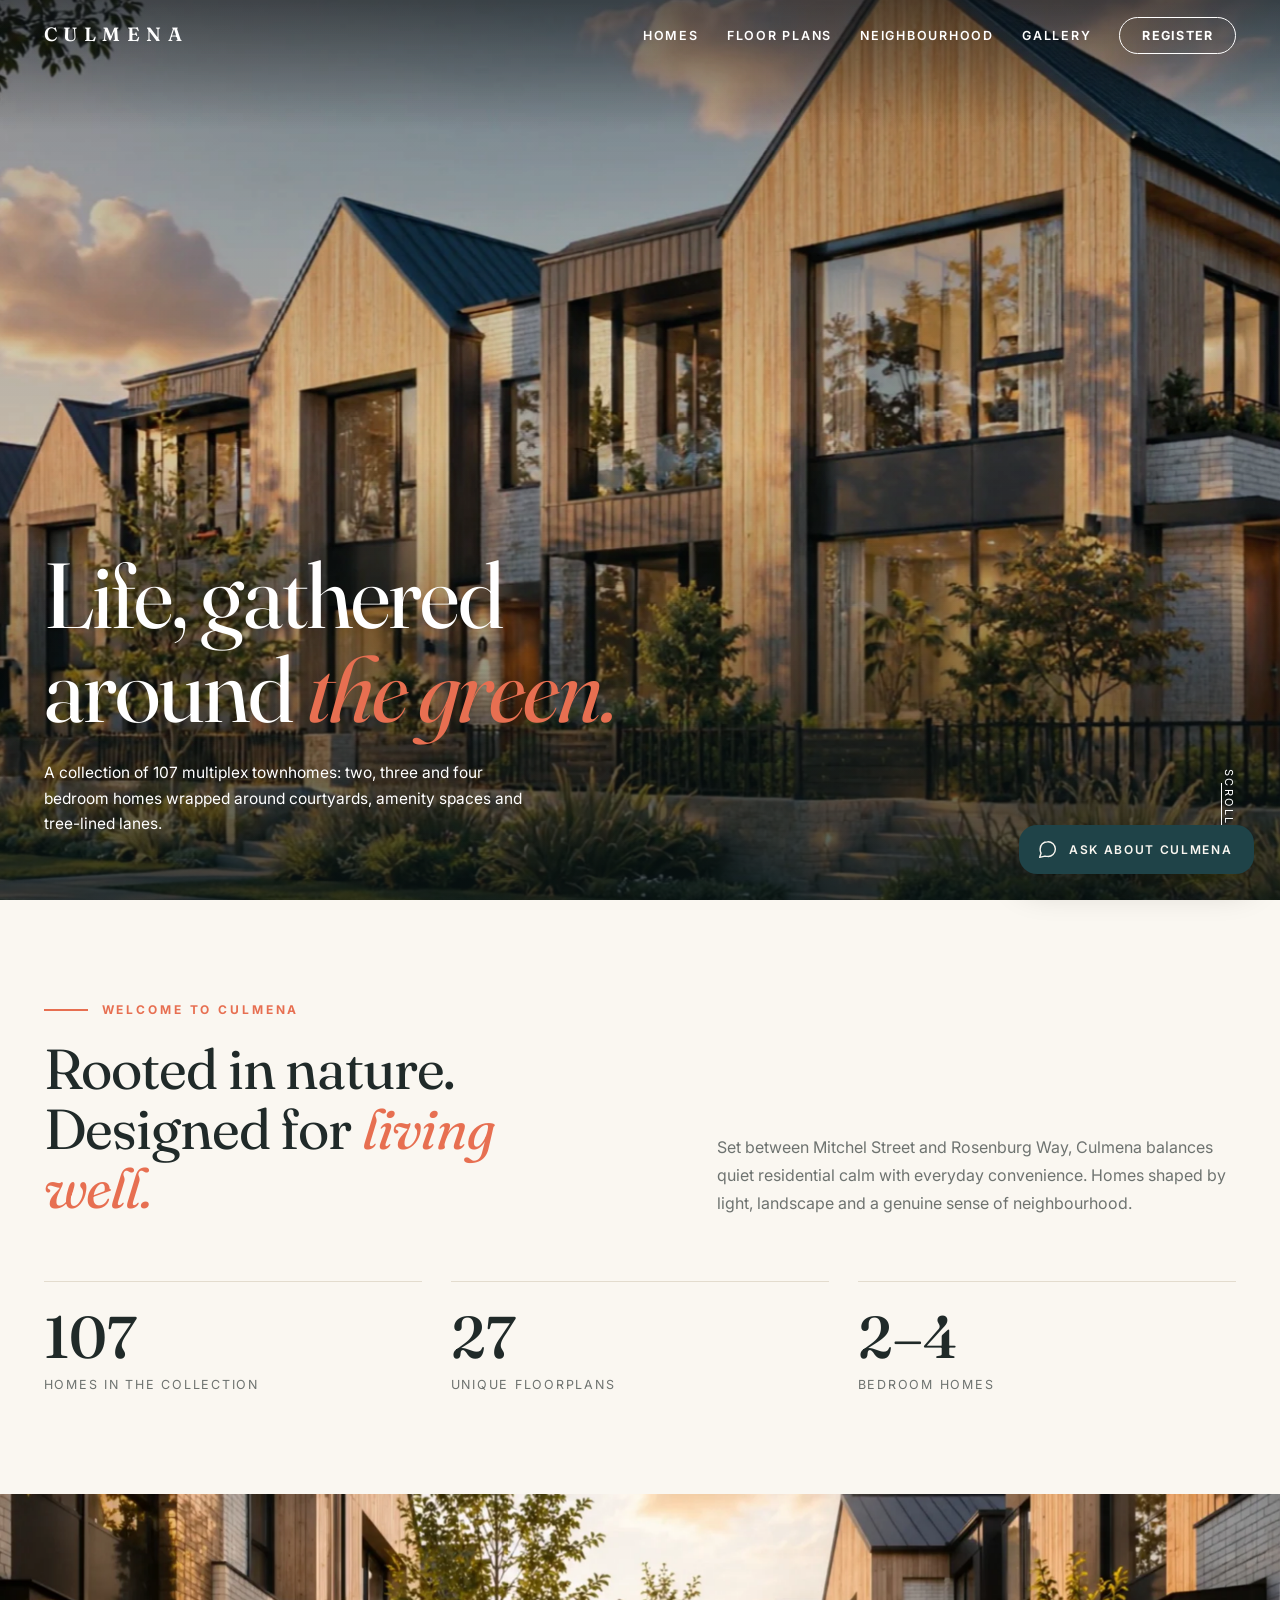
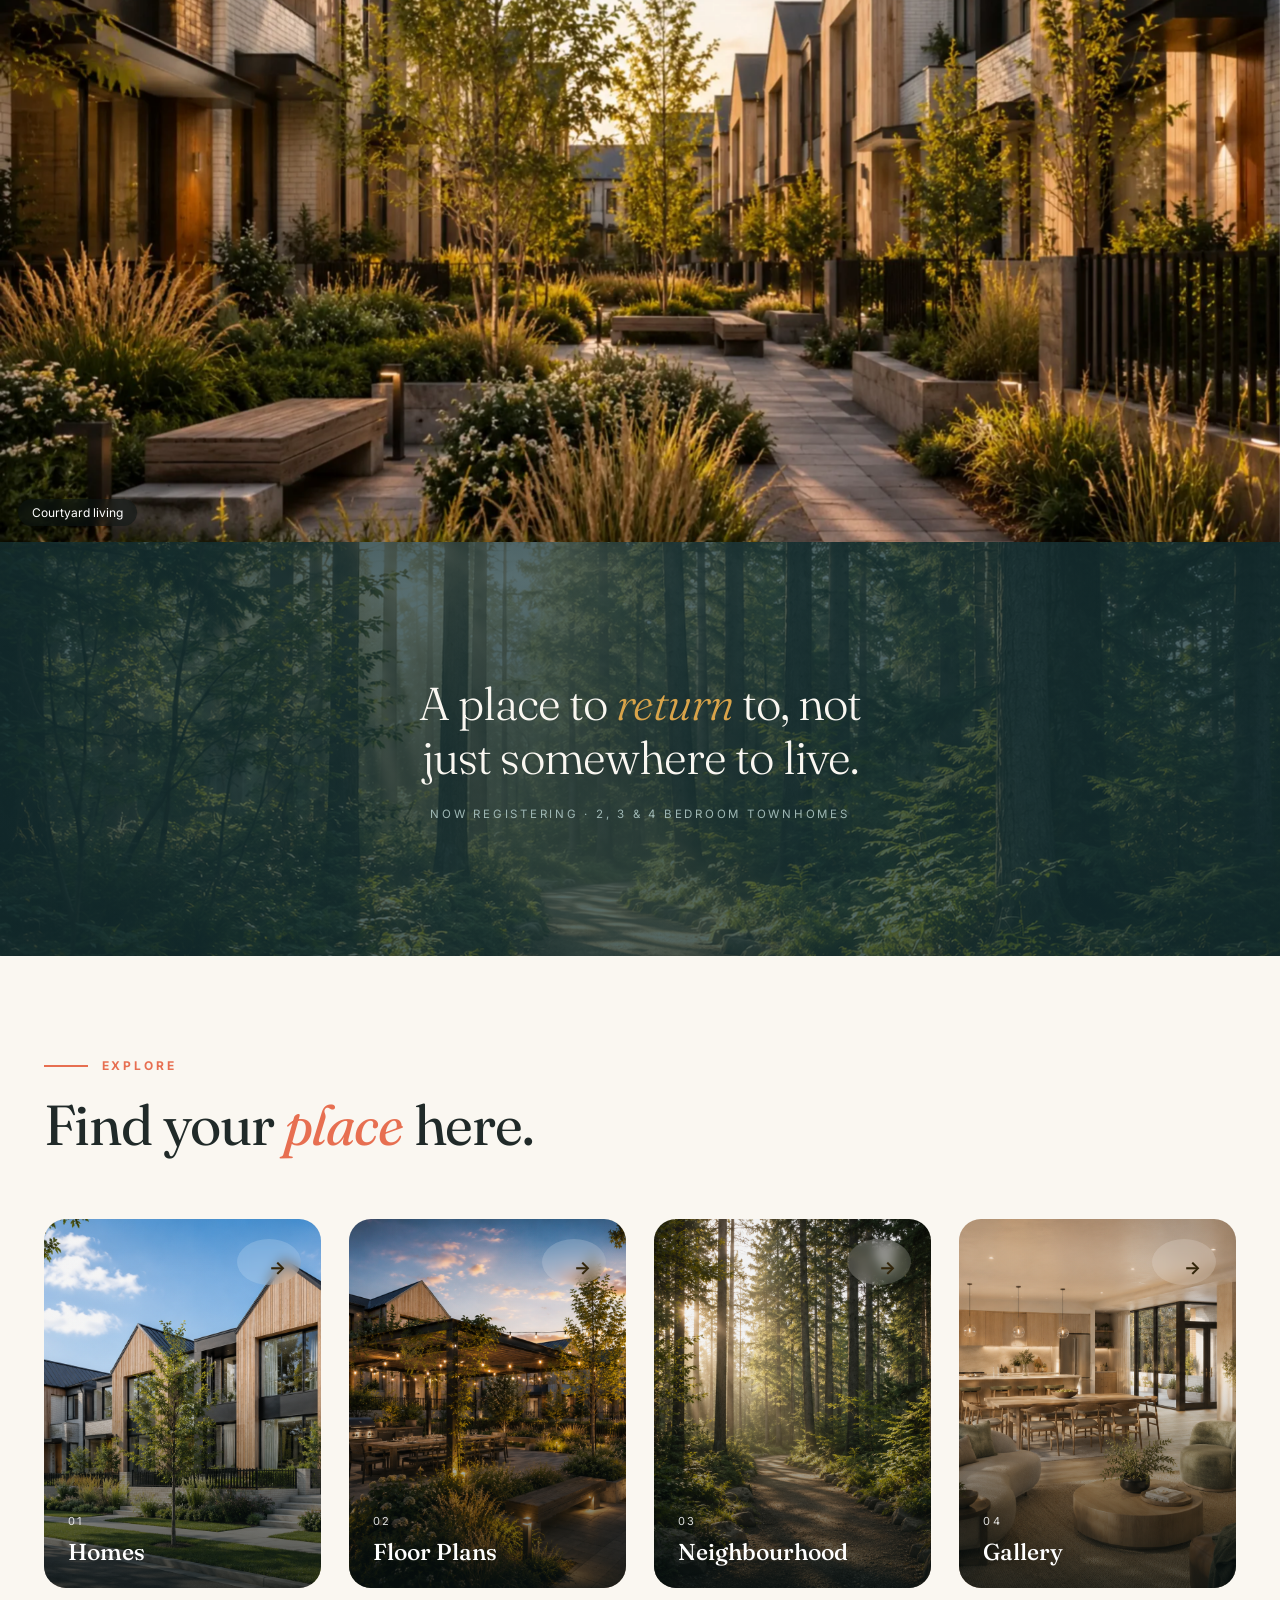
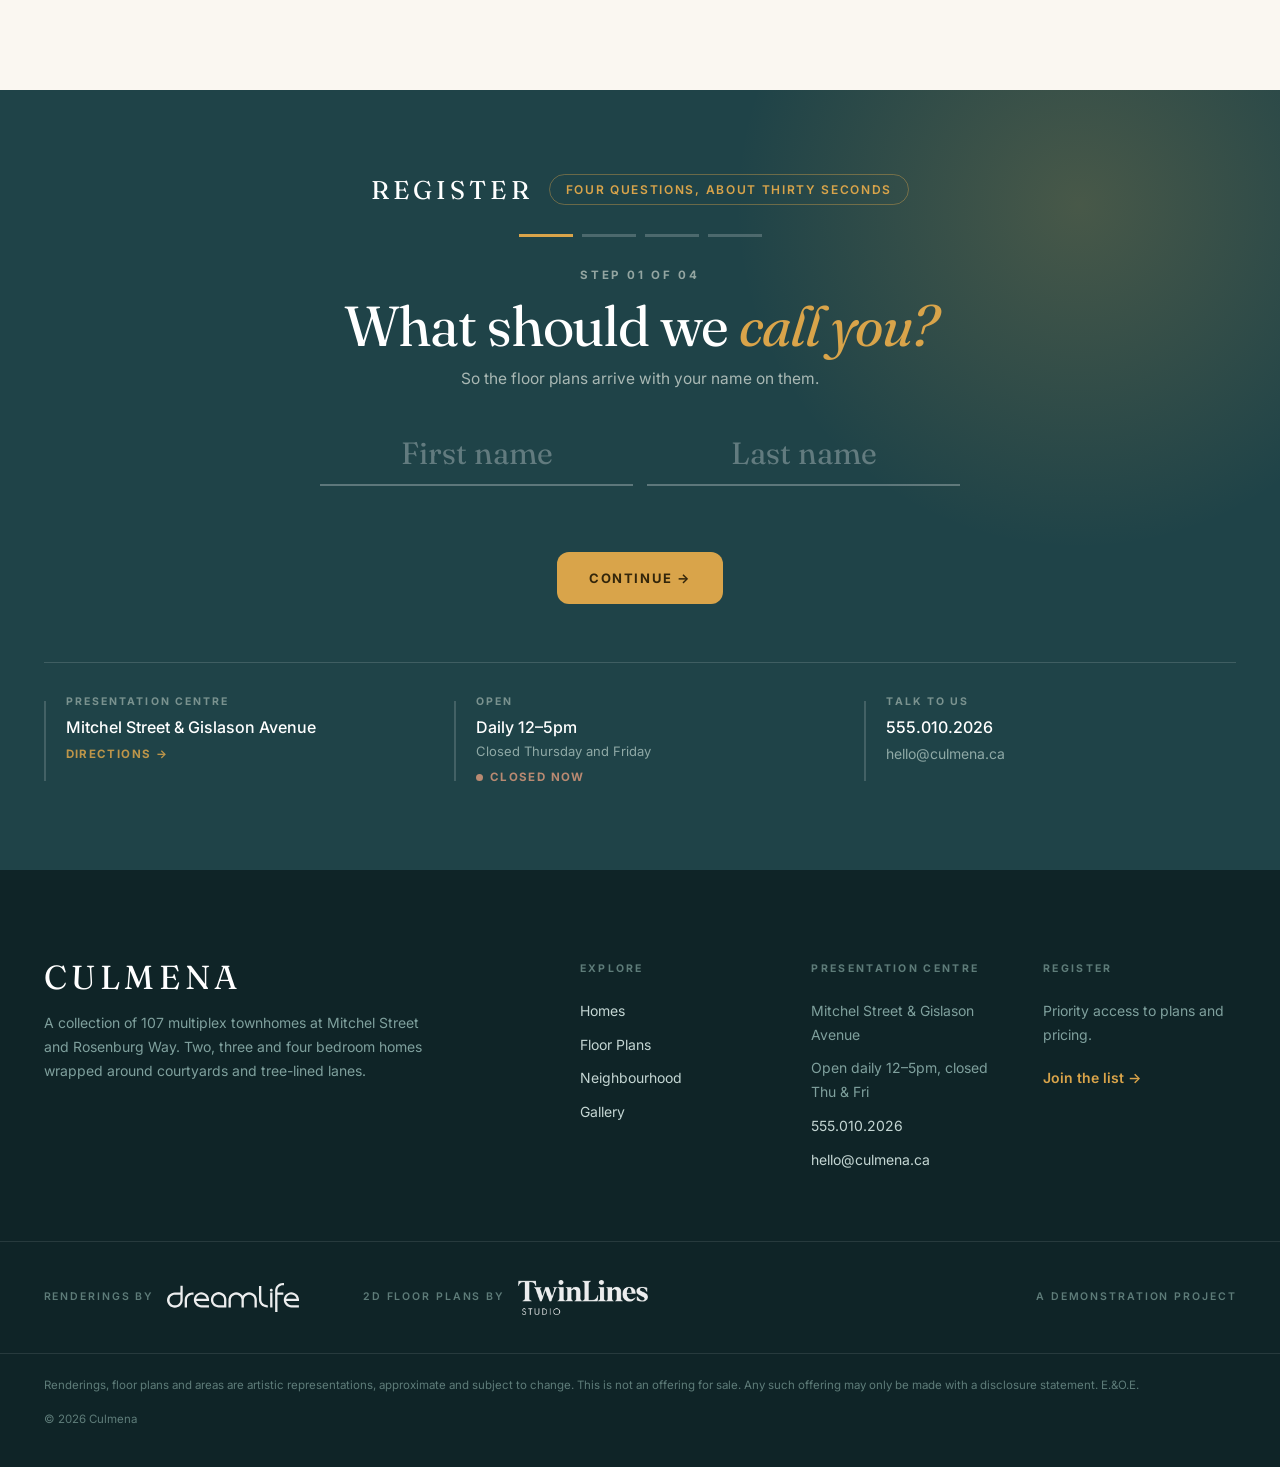
==== index.html @ 1d7fc1e8 "Demo sales assistant, gallery photography and depth on scroll Demo sales assistant, gallery photogra" ====
<!DOCTYPE html>
<html lang="en">
<head>
<meta charset="UTF-8">
<meta name="viewport" content="width=device-width, initial-scale=1, viewport-fit=cover">
<meta name="theme-color" content="#6C7982">
<link rel="icon" href="assets/favicon.svg" type="image/svg+xml">
<link rel="apple-touch-icon" href="assets/favicon.svg">
<title>Culmena | A New Multiplex Community</title>
<meta name="description" content="Culmena: a collection of 107 multiplex townhomes with two, three and four bedroom homes wrapped around courtyards and tree-lined lanes. Now registering.">
<link rel="preconnect" href="https://fonts.googleapis.com">
<link rel="preconnect" href="https://fonts.gstatic.com" crossorigin>
<link href="https://fonts.googleapis.com/css2?family=Fraunces:ital,opsz,wght@0,9..144,300..700;1,9..144,300..700&family=Inter:wght@400;500;600;700;800&display=swap" rel="stylesheet">
<link rel="stylesheet" href="assets/site.css?v=20260818a">
<style>
  .intro-grid{display:grid;grid-template-columns:1.2fr 1fr;gap:clamp(28px,4vw,60px);align-items:end}
  @media(max-width:900px){.intro-grid{grid-template-columns:1fr;gap:24px}}
  .fullbleed-break{height:clamp(340px,72vh,760px)}

  /* Safari 26 ignores theme-color and samples a full-viewport fixed layer
     instead. .tint is that layer, hidden behind the opaque .page, and this
     is the colour of the top of this page measured at iPhone width. Putting
     it here rather than on <body> keeps the overscroll bounce cream. */
  body{--tint:#6C7982}
</style>
</head>
<body>
<div class="tint" aria-hidden="true"></div>

<nav>
  <div class="nav-in">
    <a class="logo" href="index.html">CULMENA</a>
    <ul>
      <li><a class="nl" href="homes.html">Homes</a></li>
      <li><a class="nl" href="floorplans.html">Floor Plans</a></li>
      <li><a class="nl" href="neighbourhood.html">Neighbourhood</a></li>
      <li><a class="nl" href="gallery.html">Gallery</a></li>
      <li><a class="reg" href="#register">Register</a></li>
    </ul>
    <button class="burger" aria-label="Open menu" aria-expanded="false" aria-controls="drawer">
      <i></i><i></i><i></i>
    </button>
  </div>
</nav>

<div class="drawer" id="drawer" aria-hidden="true">
  <a href="homes.html">Homes</a>
  <a href="floorplans.html">Floor Plans</a>
  <a href="neighbourhood.html">Neighbourhood</a>
  <a href="gallery.html">Gallery</a>
  <a href="#register">Register</a>
  <div class="d-meta">
    Presentation Centre · Open daily 12–5pm<br>
    Mitchel Street &amp; Gislason Avenue<br>
    555.010.2026
  </div>
</div>

<!-- HERO — video-ready: drop assets/video/hero-loop.mp4 in and it takes over -->
<div class="page">
<header class="hero">
  <div class="media">
    <img src="assets/img/01-hero-poster.webp" alt="Culmena townhomes at golden hour">
    <video data-loop data-replay="0" autoplay muted loop playsinline preload="auto" poster="assets/img/01-hero-poster.webp">
      <!-- No webm twin here on purpose. The mp4 is a finished 18.9 Mbps master;
           a webm could only be made by re-encoding it, which is a second
           generation and visibly worse. H.264 plays everywhere, so one file
           covers every browser. Listing a webm first would also mean Chrome and
           Firefox quietly kept serving the old low-bitrate one. -->
      <source src="assets/video/hero-loop.mp4" type="video/mp4">
    </video>
  </div>
  <div class="shade"></div>
  <div class="hero-inner">
    <h1 class="display">
      <span class="ln"><span>Life, gathered</span></span>
      <span class="ln"><span>around <i>the green.</i></span></span>
    </h1>
    <p class="sub-copy">A collection of 107 multiplex townhomes: two, three and four bedroom homes wrapped around courtyards, amenity spaces and tree-lined lanes.</p>
  </div>
  <span class="scrollcue">Scroll</span>
</header>

<!-- INTRO -->
<section>
  <div class="wrap">
    <div class="intro-grid">
      <div>
        <div class="kicker reveal">Welcome to Culmena</div>
        <h2 class="title display reveal d1">Rooted in nature.<br>Designed for <i>living well.</i></h2>
      </div>
      <p class="lead reveal d2">Set between Mitchel Street and Rosenburg Way, Culmena balances quiet residential calm with everyday convenience. Homes shaped by light, landscape and a genuine sense of neighbourhood.</p>
    </div>
    <div class="stats-row">
      <div class="stat-big reveal"><b><span data-count="107">0</span></b><small>Homes in the collection</small></div>
      <div class="stat-big reveal d1"><b><span data-count="27">0</span></b><small>Unique floorplans</small></div>
      <div class="stat-big reveal d2"><b>2–4</b><small>Bedroom homes</small></div>
    </div>
  </div>
</section>

<!-- FULL-BLEED BREAK -->
<div class="bleed fullbleed-break reveal">
  <!-- The still is the video's own first frame, so the handover is invisible and
       a blocked autoplay degrades to exactly what the video would have shown.
       47 MB below the fold is not fetched with the page: the file sits in
       data-src and is attached when the block is one screen away. -->
  <div class="bleed-media" data-depth="30">
    <img src="assets/img/03-courtyard-poster.webp" alt="Landscaped courtyard between townhomes" loading="lazy">
    <video class="fig-vid" data-loop muted playsinline preload="none" aria-hidden="true" tabindex="-1"
           data-src="assets/video/courtyard-loop.mp4"></video>
  </div>
  <span class="cap">Courtyard living</span>
</div>

<!-- STATEMENT BAND — replaces the old scrolling marquee -->
<div class="statement">
  <div class="media">
    <img src="assets/img/09-trails.png" alt="" aria-hidden="true" loading="lazy">
    <video data-loop data-replay="0" autoplay muted loop playsinline preload="none" aria-hidden="true">
      <source src="assets/video/statement-loop.webm" type="video/webm">
      <source src="assets/video/statement-loop.mp4" type="video/mp4">
    </video>
  </div>
  <div class="st-in reveal">
    <q>A place to <i>return</i> to, not just somewhere to live.</q>
    <small>Now registering · 2, 3 &amp; 4 bedroom townhomes</small>
  </div>
</div>

<!-- TEASERS -->
<section>
  <div class="wrap">
    <div class="kicker reveal">Explore</div>
    <h2 class="title display reveal d1">Find your <i>place</i> here.</h2>
    <div class="teasers">
      <a class="tease reveal" href="homes.html">
        <img src="assets/img/02-homes-exterior.png" alt="Culmena home exteriors" loading="lazy">
        <span class="go">→</span>
        <span class="tx"><small>01</small><h3>Homes</h3></span>
      </a>
      <a class="tease reveal d1" href="floorplans.html">
        <img src="assets/img/08-picnic-garden.png" alt="Culmena siteplan and floorplans" loading="lazy">
        <span class="go">→</span>
        <span class="tx"><small>02</small><h3>Floor Plans</h3></span>
      </a>
      <a class="tease reveal d2" href="neighbourhood.html">
        <img src="assets/img/09-trails.png" alt="Forest trails near Culmena" loading="lazy">
        <span class="go">→</span>
        <span class="tx"><small>03</small><h3>Neighbourhood</h3></span>
      </a>
      <a class="tease reveal d3" href="gallery.html">
        <img src="assets/img/06-amenity-lounge.png" alt="Culmena gallery" loading="lazy">
        <span class="go">→</span>
        <span class="tx"><small>04</small><h3>Gallery</h3></span>
      </a>
    </div>
  </div>
</section>

<!-- REGISTER -->
<div class="register" id="register">
  <div class="glow"></div>
  <div class="wrap">
    <!-- Four questions, one screen each. Every step is a real field inside one
         form, so with JavaScript off the whole thing renders as an ordinary
         stacked form and still submits. .steps-ready is added by the script and
         is what collapses it down to one step at a time. -->
    <!-- RK: the section dived straight into "Step 01" with nothing saying what it
         was. A quiet header names it and puts a number on the commitment. -->
    <div class="reg-head">
      <span class="reg-eyebrow">Register</span>
      <span class="reg-time">Four questions, about thirty seconds</span>
    </div>
    <form class="steps" data-demo novalidate>
      <div class="rail" aria-hidden="true"><span></span><span></span><span></span><span></span></div>

      <div class="stage">
        <section class="step" data-step="0">
          <p class="stepno">Step 01 of 04</p>
          <h2 class="q display">What should we <i>call you?</i></h2>
          <p class="hint">So the floor plans arrive with your name on them.</p>
          <div class="row">
            <input class="big" name="first" placeholder="First name" aria-label="First name" required>
            <input class="big" name="last" placeholder="Last name" aria-label="Last name" required>
          </div>
          <p class="err" data-err></p>
          <div class="nav"><button class="go" type="button" data-next>Continue &rarr;</button></div>
        </section>

        <section class="step" data-step="1">
          <p class="stepno">Step 02 of 04</p>
          <h2 class="q display">How many <i>bedrooms?</i></h2>
          <p class="hint">We will only send you the plans that fit. There are 27 of them.</p>
          <div class="opts" role="radiogroup" aria-label="Bedrooms">
            <button class="opt" type="button" role="radio" aria-checked="false" data-pick="beds" data-value="2">Two</button>
            <button class="opt" type="button" role="radio" aria-checked="false" data-pick="beds" data-value="3">Three</button>
            <button class="opt" type="button" role="radio" aria-checked="false" data-pick="beds" data-value="4">Four</button>
            <button class="opt" type="button" role="radio" aria-checked="false" data-pick="beds" data-value="any">Still deciding</button>
          </div>
          <input type="hidden" name="beds">
          <p class="err" data-err></p>
          <div class="nav"><button class="back" type="button" data-back>&larr; Back</button>
            <button class="go" type="button" data-next>Continue &rarr;</button></div>
        </section>

        <section class="step" data-step="2">
          <p class="stepno">Step 03 of 04</p>
          <h2 class="q display">Working with a <i>realtor?</i></h2>
          <p class="hint">It changes nothing about your registration. It only tells us who to copy.</p>
          <div class="opts" role="radiogroup" aria-label="Realtor">
            <button class="opt" type="button" role="radio" aria-checked="false" data-pick="realtor" data-value="no">Not represented</button>
            <button class="opt" type="button" role="radio" aria-checked="false" data-pick="realtor" data-value="yes">Yes, represented</button>
            <button class="opt" type="button" role="radio" aria-checked="false" data-pick="realtor" data-value="agent">I am a realtor</button>
          </div>
          <input type="hidden" name="realtor">
          <p class="err" data-err></p>
          <div class="nav"><button class="back" type="button" data-back>&larr; Back</button>
            <button class="go" type="button" data-next>Continue &rarr;</button></div>
        </section>

        <section class="step" data-step="3">
          <p class="stepno">Step 04 of 04</p>
          <h2 class="q display">Where do we <i>send them?</i></h2>
          <p class="hint">One email with the plans and the price list, then only when something real changes.</p>
          <div class="row">
            <input class="big" type="email" name="email" placeholder="you@email.com" aria-label="Email address" required>
          </div>
          <div class="row narrow">
            <input class="small" type="tel" name="phone" placeholder="Phone (optional)" aria-label="Phone">
          </div>
          <p class="err" data-err></p>
          <div class="nav"><button class="back" type="button" data-back>&larr; Back</button>
            <button class="go" type="submit">Send me the plans &rarr;</button></div>
          <p class="consent">Free and without obligation. You can unsubscribe at any time.</p>
        </section>
      </div>
    </form>

    <div class="thanks" hidden>
      <div class="tick" aria-hidden="true">&#10003;</div>
      <h2 class="q display">You are on the <i>list.</i></h2>
      <p class="hint" data-thanks-msg>The floor plans and the current price list are on their way.</p>
      <button class="back" type="button" data-restart>Register someone else</button>
    </div>

    <!-- RK: this was three lines of run-together text. Each item now leads with
         its own value, the address links out to a map and the phone and email
         are tappable. The open/closed dot is worked out from the hours below. -->
    <div class="regfoot">
      <div class="rf">
        <span class="rf-lab">Presentation Centre</span>
        <a class="rf-val" href="https://maps.google.com/?q=Mitchel+Street+%26+Gislason+Avenue"
           target="_blank" rel="noopener">Mitchel Street &amp; Gislason Avenue
           <span class="rf-go">Directions &rarr;</span></a>
      </div>
      <div class="rf">
        <span class="rf-lab">Open</span>
        <span class="rf-val" data-hours="12,17,0,1,2,5,6">Daily 12&ndash;5pm
          <em class="rf-closed">Closed Thursday and Friday</em></span>
      </div>
      <div class="rf">
        <span class="rf-lab">Talk to us</span>
        <a class="rf-val" href="tel:5550102026">555.010.2026</a>
        <a class="rf-mail" href="mailto:hello@culmena.ca">hello@culmena.ca</a>
      </div>
    </div>
  </div>
</div>

<footer>
  <div class="wrap f-top">
    <div class="f-brand">
      <div class="f-mark display">CULMENA</div>
      <p>A collection of 107 multiplex townhomes at Mitchel Street and Rosenburg Way.
         Two, three and four bedroom homes wrapped around courtyards and tree-lined lanes.</p>
    </div>
    <nav class="f-cols" aria-label="Footer">
      <div>
        <h4>Explore</h4>
        <a href="homes.html">Homes</a>
        <a href="floorplans.html">Floor Plans</a>
        <a href="neighbourhood.html">Neighbourhood</a>
        <a href="gallery.html">Gallery</a>
      </div>
      <div>
        <h4>Presentation Centre</h4>
        <span>Mitchel Street &amp; Gislason Avenue</span>
        <span>Open daily 12&ndash;5pm, closed Thu &amp; Fri</span>
        <a href="tel:5550102026">555.010.2026</a>
        <a href="mailto:hello@culmena.ca">hello@culmena.ca</a>
      </div>
      <div>
        <h4>Register</h4>
        <span>Priority access to plans and pricing.</span>
        <a class="f-cta" href="#register">Join the list &rarr;</a>
      </div>
    </nav>
  </div>

  <!-- Credits. The two marks are sized by their wordmark height, not by their box:
       Twinlines carries STUDIO underneath, so matching box heights would leave its
       name visibly smaller than Dreamlife's. Measured off the artwork, its box runs
       1.619x its wordmark. -->
  <div class="wrap f-credits">
    <span class="credit">
      <small>Renderings by</small>
      <a href="https://dreamlife.org" target="_blank" rel="noopener">
        <img class="mk dl" src="assets/logos/dreamlife-white.svg" alt="Dreamlife" width="387" height="87">
      </a>
    </span>
    <span class="credit">
      <small>2D floor plans by</small>
      <img class="mk tl" src="assets/logos/twinlines-white.png" alt="TwinLines Studio" width="820" height="225">
    </span>
    <span class="credit f-demo"><small>A demonstration project</small></span>
  </div>

  <div class="wrap f-legal">
    <p>Renderings, floor plans and areas are artistic representations, approximate and subject to
       change. This is not an offering for sale. Any such offering may only be made with a
       disclosure statement. E.&amp;O.E.</p>
    <p class="f-copy">&copy; 2026 Culmena</p>
  </div>
</footer>
</div><!-- /.page -->

<script src="assets/site.js?v=20260818a"></script>
<script src="assets/chat.js?v=20260818a" defer></script>
</body>
</html>
---- assets/site.css ----
/* ============================================================
   CULMENA — shared styles  (rev. Jul 2026, post-RK review)
   ------------------------------------------------------------
   LAYOUT SHELL
   Every top-level band (nav, sections, register, footer) uses
   .wrap so that logo, body copy, form fields and footer links
   share one vertical alignment line at every breakpoint.
   Change --shell in one place to retune the whole site.
   ============================================================ */
:root{
  --forest:#1F4348;
  --forest-2:#2E5E63;
  --ink:#202A29;
  --cream:#FAF7F1;
  --sand:#F1EBE0;
  --line:#E3DCCE;
  --terra:#E76F51;
  --amber:#D9A44A;
  --muted:#6E7370;

  /* layout shell — RK: cap the nav so it doesn't stretch on 4K */
  --shell:1600px;
  --gutter:clamp(20px, 3.4vw, 56px);
  --nav-h:84px;

  /* vertical rhythm */
  --band:clamp(64px, 8vw, 130px);
  --gap:clamp(20px, 2.2vw, 30px);
}
*{box-sizing:border-box;margin:0;padding:0}
html{scroll-behavior:smooth}
body{font-family:'Inter',system-ui,sans-serif;background:var(--cream);color:var(--ink);
  -webkit-font-smoothing:antialiased;overflow-x:hidden}
img{max-width:100%;display:block}
/* The visible page background lives here, not on <body>: body now carries the
   Safari toolbar tint. Must stay in normal flow, not fixed. A fixed overlay
   the size of the viewport gets sampled instead of the body and the tint is
   lost (measured on an iPhone: a 1px fixed strip is ignored, a full-screen
   one is not). */
.page{background:var(--cream);position:relative;z-index:0}
/* Safari 26 takes the toolbar colour from a fixed layer the size of the
   viewport, and only from one that size: measured on an iPhone, a 1px fixed
   strip is ignored and the body is used instead, which then went white at
   scroll 0. This layer sits behind the opaque .page, so it is never seen,
   and it holds the colour steady wherever the page is scrolled. */
.tint{position:fixed;inset:0;background-color:var(--tint);z-index:-1;pointer-events:none}

a{color:inherit}
.display{font-family:'Fraunces',Georgia,serif;font-weight:400;letter-spacing:-.02em}
.display i{font-style:italic;color:var(--terra)}
::selection{background:var(--terra);color:#fff}

/* page fade-in */
body{animation:pagein .7s ease both}
@keyframes pagein{from{opacity:0}to{opacity:1}}

/* the one true container */
.wrap{width:100%;max-width:var(--shell);margin-inline:auto;padding-inline:var(--gutter)}

/* ---------- NAV ---------- */
/* body > nav, not nav: the footer has its own <nav> for the link columns and
   the unscoped rule was pinning it to the top of the viewport, where it sat
   invisible behind the real header. */
/* viewport-fit:cover lets the page run under the notch, so the fixed header has
   to add the inset back or it sits beneath the status bar. */
body > nav{position:fixed;top:0;left:0;right:0;z-index:90;color:#fff;
  padding-top:env(safe-area-inset-top);
  transition:background .4s ease,box-shadow .4s ease}
nav .nav-in{max-width:var(--shell);margin-inline:auto;padding:22px var(--gutter);
  display:flex;align-items:center;justify-content:space-between;gap:24px;
  transition:padding .4s ease}
nav.solid{background:rgba(250,247,241,.92);backdrop-filter:blur(14px);color:var(--ink);
  box-shadow:0 1px 0 rgba(0,0,0,.06)}
nav.solid .nav-in{padding-block:14px}

/* Scrim behind the header only. Measured on the hero video, the brightest sky
   under the wordmark read 3.35:1 against white, below the 4.5:1 minimum. The
   hero's own shade is too soft at the top, and darkening the whole thing would
   dull the image, so this is a short gradient that dies inside the header band
   and lifts away the moment the nav goes solid. */
body > nav::before{content:"";position:absolute;left:0;right:0;top:0;height:190%;
  z-index:-1;pointer-events:none;transition:opacity .45s ease;
  background:linear-gradient(to bottom,rgba(12,14,16,.5) 0%,rgba(12,14,16,.28) 45%,rgba(12,14,16,0) 100%)}
body > nav.solid::before{opacity:0}

nav.dark-page{color:var(--ink)}
.logo{font-family:'Fraunces',serif;font-size:clamp(18px,1.5vw,22px);font-weight:600;
  letter-spacing:.34em;text-decoration:none;white-space:nowrap;flex-shrink:0}
nav ul{display:flex;gap:clamp(18px,2.2vw,34px);list-style:none;align-items:center}
nav a.nl{text-decoration:none;font-size:12.5px;font-weight:600;letter-spacing:.14em;
  text-transform:uppercase;position:relative;padding:4px 0;white-space:nowrap}
nav a.nl::after{content:"";position:absolute;left:0;bottom:0;width:0;height:1.5px;
  background:currentColor;transition:width .35s cubic-bezier(.7,0,.3,1)}
nav a.nl:hover::after,nav a.nl.active::after{width:100%}
nav a.reg{text-decoration:none;font-size:12.5px;font-weight:700;letter-spacing:.1em;
  text-transform:uppercase;border:1.5px solid currentColor;padding:10px 22px;border-radius:99px;
  transition:background .3s ease,border-color .3s ease,color .3s ease;white-space:nowrap}
nav a.reg:hover{background:var(--terra);border-color:var(--terra);color:#fff}

/* burger */
.burger{display:none;width:44px;height:44px;border:0;background:transparent;cursor:pointer;
  padding:0;position:relative;color:inherit;flex-shrink:0;margin-right:-10px}
.burger i{position:absolute;left:11px;width:22px;height:1.6px;background:currentColor;border-radius:2px;
  transition:transform .38s cubic-bezier(.2,.7,.2,1),opacity .2s ease}
.burger i:nth-child(1){top:16px}
.burger i:nth-child(2){top:22px}
.burger i:nth-child(3){top:28px}
body.menu-open .burger i:nth-child(1){transform:translateY(6px) rotate(45deg)}
body.menu-open .burger i:nth-child(2){opacity:0}
body.menu-open .burger i:nth-child(3){transform:translateY(-6px) rotate(-45deg)}

/* mobile drawer */
.drawer{position:fixed;inset:0;z-index:85;background:var(--forest);color:#fff;
  display:flex;flex-direction:column;justify-content:center;
  padding:env(safe-area-inset-top) var(--gutter) env(safe-area-inset-bottom);
  opacity:0;visibility:hidden;transform:translateY(-12px);
  transition:opacity .38s ease,transform .38s cubic-bezier(.2,.7,.2,1),visibility .38s}
body.menu-open .drawer{opacity:1;visibility:visible;transform:none}
body.menu-open{overflow:hidden}
.drawer a{display:block;text-decoration:none;font-family:'Fraunces',serif;font-weight:400;
  font-size:clamp(30px,8vw,44px);padding:14px 0;border-bottom:1px solid rgba(255,255,255,.13);
  opacity:0;transform:translateY(18px);transition:opacity .4s ease,transform .4s ease,color .25s ease}
body.menu-open .drawer a{opacity:1;transform:none}
body.menu-open .drawer a:nth-child(1){transition-delay:.10s}
body.menu-open .drawer a:nth-child(2){transition-delay:.16s}
body.menu-open .drawer a:nth-child(3){transition-delay:.22s}
body.menu-open .drawer a:nth-child(4){transition-delay:.28s}
body.menu-open .drawer a:nth-child(5){transition-delay:.34s}
.drawer a:hover{color:var(--amber)}
.drawer .d-meta{margin-top:38px;font-size:13.5px;line-height:1.8;color:#9FB8B5;opacity:0;
  transition:opacity .4s .4s ease}
body.menu-open .drawer .d-meta{opacity:1}

@media(max-width:980px){
  nav ul{display:none}
  .burger{display:block}
  nav .nav-in{padding-block:16px}
  nav.solid .nav-in{padding-block:12px}
}
/* burger sits above the drawer so it can close it */
body > nav{z-index:95}
body.menu-open nav{background:transparent;box-shadow:none;color:#fff}

/* ---------- HERO ---------- */
/* RK: taller headers on desktop. Video-ready: <video> fades in over the
   poster image once it actually starts playing, so a missing file
   degrades silently to the still. */
.hero{position:relative;height:clamp(560px,100svh,1000px);overflow:hidden;
  display:flex;align-items:flex-end;color:#fff}
.hero.sub{height:clamp(500px,86svh,860px)}
.hero .media{position:absolute;inset:0;overflow:hidden;background:var(--forest)}
/* extra headroom (top:-12% / height:124%) so the parallax shift never
   exposes a gap at the top of the hero */
.hero .media img,
.hero .media video{position:absolute;top:-12%;left:0;width:100%;height:124%;object-fit:cover;
  transform-origin:center;will-change:transform}
.hero .media img{animation:heroZoom 2.4s cubic-bezier(.2,.6,.2,1) both}
.hero .media video{opacity:0;transition:opacity 1.1s ease}
.hero .media video.playing{opacity:1}
video.fading{opacity:0 !important;transition:opacity .7s ease}
@keyframes heroZoom{from{transform:scale(1.1)}to{transform:scale(1.02)}}

/* The still under a video hero has to be that video's own first frame, or the
   fade-in is a dissolve between two different photographs: measured at 83% of
   pixels changing on the homes header. For the same reason the still cannot
   keep its zoom while the video sits static underneath, so the animation is
   dropped wherever a video is present. */
.hero .media:has(video) img{animation:none;transform:scale(1.02)}
.hero .shade{position:absolute;inset:0;pointer-events:none;
  background:linear-gradient(to top,rgba(10,22,22,.74) 0%,rgba(10,22,22,.12) 50%,rgba(10,22,22,.30) 100%)}
.hero-inner{position:relative;width:100%;max-width:var(--shell);margin-inline:auto;
  padding:0 var(--gutter) clamp(56px,7vh,96px)}
.hero h1{font-size:clamp(42px,7.2vw,112px);line-height:.98}
/* The .ln mask that drives the line-by-line reveal was clipping descenders:
   a line-height under 1 makes the line box shorter than the glyphs, so the
   tails of g, y, q and the comma fell outside overflow:hidden. The padding
   gives them room and the matching negative margin gives the space back, so
   the line spacing is unchanged. */
.hero h1 .ln{display:block;overflow:hidden;padding-bottom:.2em;margin-bottom:-.16em}
.hero h1 .ln span{display:block;transform:translateY(110%);
  animation:lineUp 1s cubic-bezier(.2,.7,.2,1) forwards}
.hero h1 .ln:nth-child(2) span{animation-delay:.15s}
.hero h1 .ln:nth-child(3) span{animation-delay:.3s}
@keyframes lineUp{to{transform:translateY(0)}}
.hero .sub-copy{margin-top:22px;font-size:clamp(15.5px,1.15vw,18px);max-width:500px;line-height:1.65;
  opacity:0;animation:fadeUp 1s .55s ease forwards}
.hero .scrollcue{position:absolute;right:var(--gutter);bottom:clamp(56px,7vh,96px);font-size:11px;
  letter-spacing:.22em;text-transform:uppercase;writing-mode:vertical-rl;opacity:0;
  animation:fadeUp 1s .8s ease forwards}
.hero .scrollcue::after{content:"";display:block;width:1px;height:54px;background:#fff;
  margin:14px auto 0;animation:cue 1.8s ease infinite}
@keyframes cue{0%{transform:scaleY(0);transform-origin:top}45%{transform:scaleY(1);transform-origin:top}
  55%{transform:scaleY(1);transform-origin:bottom}100%{transform:scaleY(0);transform-origin:bottom}}
@keyframes fadeUp{from{opacity:0;transform:translateY(24px)}to{opacity:1;transform:translateY(0)}}
.hero .tag{position:absolute;top:calc(var(--nav-h) + 18px);right:var(--gutter);
  background:rgba(0,0,0,.35);font-size:10px;letter-spacing:.1em;text-transform:uppercase;
  padding:5px 12px;border-radius:99px;backdrop-filter:blur(4px)}

/* dark page head (floorplans / gallery) */
.page-head{background:var(--forest);color:#fff;position:relative;overflow:hidden;
  padding:calc(var(--nav-h) + clamp(70px,9vw,130px)) 0 clamp(64px,7vw,104px)}
.page-head .glow{position:absolute;width:700px;height:700px;border-radius:50%;pointer-events:none;
  background:radial-gradient(circle,rgba(217,164,74,.16),transparent 65%);top:-260px;right:-180px}
.page-head h1{font-size:clamp(40px,6.4vw,96px);line-height:1}
/* The .ln mask that drives the line-by-line reveal was clipping descenders:
   a line-height under 1 makes the line box shorter than the glyphs, so the
   tails of g, y, q and the comma fell outside overflow:hidden. The padding
   gives them room and the matching negative margin gives the space back, so
   the line spacing is unchanged. */
.page-head h1 .ln{display:block;overflow:hidden;padding-bottom:.2em;margin-bottom:-.16em}
.page-head h1 .ln span{display:block;transform:translateY(110%);
  animation:lineUp 1s cubic-bezier(.2,.7,.2,1) forwards}
.page-head h1 .ln:nth-child(2) span{animation-delay:.15s}
.page-head p{margin-top:20px;color:#BFD3D0;font-size:clamp(15.5px,1.15vw,17.5px);
  max-width:600px;line-height:1.7}

/* ---------- SECTIONS ---------- */
section{padding-block:var(--band)}
/* a dark page-head already carries its own bottom padding — don't stack two */
.page-head + section{padding-top:clamp(38px,4.4vw,72px)}
.kicker{display:flex;align-items:center;gap:14px;color:var(--terra);font-size:12px;font-weight:700;
  letter-spacing:.24em;text-transform:uppercase;margin-bottom:22px}
.kicker::before{content:"";width:44px;height:1.5px;background:var(--terra);flex-shrink:0}
h2.title{font-size:clamp(32px,4.4vw,66px);line-height:1.05;max-width:15ch}
.lead{margin-top:24px;font-size:clamp(16px,1.2vw,18px);line-height:1.75;color:var(--muted);max-width:60ch}

/* reveal on scroll */
.reveal{opacity:0;transform:translateY(36px);
  transition:opacity .9s cubic-bezier(.2,.7,.2,1),transform .9s cubic-bezier(.2,.7,.2,1)}
.reveal.in{opacity:1;transform:none}
.reveal.d1{transition-delay:.12s}.reveal.d2{transition-delay:.24s}.reveal.d3{transition-delay:.36s}
@media(prefers-reduced-motion:reduce){
  .reveal{opacity:1;transform:none;transition:none}
  *{animation-duration:.01ms !important;animation-iteration-count:1 !important}
}

/* full-bleed image blocks */
.bleed{position:relative;overflow:hidden}
.bleed img{width:100%;height:100%;object-fit:cover}
/* A video inside a full-bleed block sits over its own still. No z-index: the
   caption and any scrim are later in the source and must stay on top. */
.bleed .fig-vid{position:absolute;inset:0;width:100%;height:100%;object-fit:cover;
  opacity:0;transition:opacity 1.1s ease}
.bleed .fig-vid.playing{opacity:1}
.bleed .fig-vid.fading{opacity:0 !important}
.frame{overflow:hidden;border-radius:20px;position:relative}
.frame > img{width:100%;height:100%;object-fit:cover}
.frame img{transition:transform 1.1s cubic-bezier(.2,.7,.2,1);will-change:transform}
.frame:hover img{transform:scale(1.055)}
.cap{position:absolute;left:18px;bottom:16px;background:rgba(10,20,20,.5);color:#fff;font-size:12px;
  padding:6px 14px;border-radius:99px;backdrop-filter:blur(6px)}

/* statement band — replaces the old scrolling marquee (RK: dated) */
.statement{position:relative;overflow:hidden;background:var(--forest);color:var(--cream);
  min-height:clamp(320px,46vh,540px);display:grid;place-items:center;text-align:center}
.statement .media{position:absolute;inset:0}
.statement .media img,.statement .media video{width:100%;height:100%;object-fit:cover;opacity:.40}
.statement .media video{position:absolute;inset:0;opacity:0;transition:opacity 1.1s ease}
.statement .media video.playing{opacity:.40}
.statement .media video.fading{opacity:0 !important}
/* scrim — keeps the type legible whatever lands behind it */
.statement::before{content:"";position:absolute;inset:0;z-index:1;pointer-events:none;
  background:radial-gradient(ellipse at center,rgba(14,36,38,.52) 0%,rgba(14,36,38,.30) 60%,rgba(14,36,38,.55) 100%)}
.statement .st-in{position:relative;z-index:2;padding:clamp(56px,7vw,90px) var(--gutter);
  max-width:min(92vw,1000px)}
/* NB: max-width in ch must live on <q>, not .st-in — on the parent it would
   resolve against the 16px body size and crush the line to a narrow column. */
.statement q{quotes:none;display:block;margin-inline:auto;max-width:17ch;
  font-family:'Fraunces',serif;font-weight:300;
  font-size:clamp(28px,3.6vw,54px);line-height:1.18;letter-spacing:-.02em}
.statement q i{font-style:italic;color:var(--amber)}
.statement small{display:block;margin-top:22px;font-size:11.5px;letter-spacing:.24em;
  text-transform:uppercase;color:#9FB8B5}

/* stats */
.stats-row{display:grid;grid-template-columns:repeat(3,1fr);gap:var(--gap);
  margin-top:clamp(44px,5vw,70px)}
.stat-big{border-top:1.5px solid var(--line);padding-top:26px}
.stat-big b{font-family:'Fraunces',serif;font-size:clamp(40px,4.6vw,72px);font-weight:500;
  display:block;line-height:1}
.stat-big small{display:block;margin-top:10px;font-size:12.5px;letter-spacing:.14em;
  text-transform:uppercase;color:var(--muted)}

/* buttons */
.btn{display:inline-flex;align-items:center;gap:12px;text-decoration:none;font-weight:700;
  font-size:13.5px;letter-spacing:.08em;text-transform:uppercase;padding:16px 30px;border-radius:99px;
  transition:background .35s ease,color .35s ease,transform .35s ease;border:0;cursor:pointer;
  font-family:'Inter',sans-serif}
.btn .arr{transition:transform .35s ease}
.btn:hover .arr{transform:translateX(6px)}
.btn-dark{background:var(--forest);color:#fff}
.btn-dark:hover{background:var(--terra)}
.btn-light{background:#fff;color:var(--forest);border:1.5px solid var(--forest)}
.btn-light:hover{background:var(--forest);color:#fff}

/* teaser cards (home) */
.teasers{display:grid;grid-template-columns:repeat(4,1fr);gap:var(--gap);
  margin-top:clamp(44px,5vw,70px)}
.tease{position:relative;border-radius:22px;overflow:hidden;aspect-ratio:3/4;display:block;
  text-decoration:none;color:#fff}
.tease img{position:absolute;inset:0;width:100%;height:100%;object-fit:cover;
  transition:transform 1.2s cubic-bezier(.2,.7,.2,1)}
.tease:hover img{transform:scale(1.07)}
.tease::after{content:"";position:absolute;inset:0;
  background:linear-gradient(to top,rgba(8,18,18,.74),rgba(8,18,18,.04) 58%)}
.tease .tx{position:absolute;left:24px;right:24px;bottom:22px;z-index:2}
.tease .tx small{font-size:11px;letter-spacing:.22em;text-transform:uppercase;opacity:.85}
.tease .tx h3{font-family:'Fraunces',serif;font-weight:500;font-size:clamp(22px,1.8vw,30px);margin-top:8px}
.tease .go{position:absolute;top:20px;right:20px;z-index:2;width:46px;height:46px;border-radius:50%;
  background:rgba(255,255,255,.16);backdrop-filter:blur(6px);display:grid;place-items:center;
  font-size:18px;transition:background .35s ease,transform .35s ease}
.tease:hover .go{background:var(--terra);transform:rotate(45deg)}
@media(max-width:1180px){.teasers{grid-template-columns:repeat(2,1fr)}}

/* ---------- REGISTER ---------- */
/* RK: pad the breakpoints so nothing touches the edge, and keep the form
   on the same alignment line as the nav + footer. */
/* ============================================================
   REGISTER — four questions, one screen at a time
   Every step is a real field inside a single <form>. Without JavaScript the
   .steps-ready class is never added, all four sections stay stacked and the
   form still submits, so nothing depends on the script to be usable.
   ============================================================ */
/* scroll-margin keeps the section header clear of the fixed nav when someone
   arrives from the Register link, which otherwise lands with the heading
   tucked underneath it. */
.register{background:var(--forest);color:#fff;position:relative;overflow:hidden;
  padding-block:clamp(56px,6.5vw,104px);scroll-margin-top:clamp(74px,8vw,104px)}
.register .glow{position:absolute;width:min(760px,110vw);height:min(760px,110vw);border-radius:50%;
  right:-14%;top:-34%;background:radial-gradient(circle,rgba(217,164,74,.22),transparent 64%);
  pointer-events:none}
.register .wrap{position:relative;z-index:2}
.steps{max-width:900px;margin-inline:auto;text-align:center}

/* Section header. Deliberately quiet: the question underneath is the loud thing,
   this only has to name the section and set the expectation of how long it takes. */
.reg-head{display:flex;align-items:center;justify-content:center;gap:16px;flex-wrap:wrap;
  margin-bottom:clamp(18px,2.2vw,30px)}
.reg-eyebrow{font-family:'Fraunces',Georgia,serif;font-size:clamp(20px,2vw,26px);
  letter-spacing:.16em;text-transform:uppercase;color:#fff}
.reg-time{font-size:12px;font-weight:600;letter-spacing:.14em;text-transform:uppercase;
  color:var(--amber);border:1px solid rgba(217,164,74,.4);border-radius:99px;padding:7px 16px}
@media(max-width:560px){.reg-head{gap:10px}}


.rail{display:flex;gap:9px;justify-content:center;margin-bottom:clamp(20px,2.4vw,32px)}
.rail span{width:clamp(30px,5vw,54px);height:3px;background:rgba(255,255,255,.2);
  transition:background .5s ease}
.rail span.on{background:var(--amber)}

/* Each step is a <section>, so it was inheriting the global section padding:
   130px top and bottom of dead space inside the form. */
.steps .step{padding-block:0}
.stepno{font-size:11.5px;font-weight:700;letter-spacing:.24em;text-transform:uppercase;color:#93A5A1}
.q{font-size:clamp(30px,4.4vw,62px);line-height:1.06;margin-top:14px}
.q i{color:var(--amber)}
.hint{color:#A9B8B4;margin-top:14px;font-size:15.5px;max-width:52ch;margin-inline:auto}

/* Sin JS todos los pasos se ven; con JS solo el activo */
/* inset:0 would stretch every step to the stage height and make it impossible
   to read a step's own height, which is what the height animation needs. */
.steps-ready .stage{position:relative;min-height:clamp(240px,26vw,290px);
  transition:min-height .5s cubic-bezier(.2,.7,.2,1)}
.steps-ready .step{position:absolute;top:0;left:0;right:0;opacity:0;transform:translateY(20px);
  pointer-events:none;transition:opacity .45s ease,transform .5s cubic-bezier(.2,.7,.2,1)}
.steps-ready .step.on{position:relative;opacity:1;transform:none;pointer-events:auto}
.step + .step{margin-top:clamp(40px,6vw,80px)}
.steps-ready .step + .step{margin-top:0}

.row{display:flex;gap:14px;justify-content:center;flex-wrap:wrap;max-width:640px;
  margin:clamp(22px,3vw,34px) auto 0}
.row.narrow{max-width:340px;margin-top:14px}
.big{flex:1;min-width:220px;background:transparent;border:0;
  border-bottom:2px solid rgba(255,255,255,.28);color:#fff;font-family:'Fraunces',Georgia,serif;
  font-size:clamp(20px,2.4vw,32px);padding:12px 4px;text-align:center;outline:0;
  transition:border-color .35s ease}
.big::placeholder{color:rgba(255,255,255,.3)}
.big:focus{border-color:var(--amber)}
.small{width:100%;background:transparent;border:0;border-bottom:1px solid rgba(255,255,255,.2);
  color:#fff;font-family:inherit;font-size:15px;padding:10px 4px;text-align:center;outline:0;
  transition:border-color .35s ease}
.small::placeholder{color:rgba(255,255,255,.34)}
.small:focus{border-color:var(--amber)}

.opts{display:flex;gap:12px;justify-content:center;flex-wrap:wrap;margin-top:clamp(22px,3vw,34px)}
.opt{background:transparent;color:#fff;border:1px solid rgba(255,255,255,.28);font-family:inherit;
  font-size:14px;font-weight:600;padding:15px 26px;cursor:pointer;border-radius:12px;
  transition:background .3s,border-color .3s,color .3s,transform .3s}
.opt:hover{transform:translateY(-3px);border-color:var(--amber)}
.opt[aria-checked="true"]{background:var(--amber);border-color:var(--amber);color:#33260B}

.nav{display:flex;gap:12px;justify-content:center;align-items:center;flex-wrap:wrap;
  margin-top:clamp(24px,3vw,34px)}
.go{background:var(--amber);color:#33260B;border:0;font-family:inherit;font-size:13px;
  font-weight:700;letter-spacing:.12em;text-transform:uppercase;padding:18px 32px;border-radius:12px;
  cursor:pointer;transition:transform .35s cubic-bezier(.2,.7,.2,1),box-shadow .35s,background .3s}
.go:hover{background:#fff;transform:translateY(-2px);box-shadow:0 14px 30px rgba(217,164,74,.3)}
.back{background:transparent;color:#A9B8B4;border:0;font-family:inherit;font-size:13px;
  font-weight:600;letter-spacing:.06em;padding:18px 14px;cursor:pointer;transition:color .3s}
.back:hover{color:#fff}
.err{min-height:20px;margin-top:12px;font-size:13.5px;color:#F0A58C}
.consent{margin-top:20px;font-size:11.5px;line-height:1.6;color:#8FA9A6}

.thanks{max-width:640px;margin-inline:auto;text-align:center;
  animation:thanksIn .6s cubic-bezier(.2,.7,.2,1) both}
@keyframes thanksIn{from{opacity:0;transform:scale(.95)}to{opacity:1;transform:none}}
.tick{width:66px;height:66px;border-radius:50%;border:2px solid var(--amber);color:var(--amber);
  display:grid;place-items:center;font-size:30px;margin:0 auto 22px}
.thanks .back{margin-top:26px;border:1px solid rgba(255,255,255,.28);border-radius:12px;padding:15px 26px}

/* RK: this read as three run-together lines. Each item now leads with its own
   value, the address links to a map, the phone and email are tappable, and the
   dot is computed from the hours so it says whether the centre is open now. */
.regfoot{margin-top:clamp(40px,4.5vw,68px);padding-top:clamp(24px,2.6vw,32px);
  border-top:1px solid rgba(255,255,255,.14);
  display:grid;grid-template-columns:repeat(3,1fr);gap:clamp(22px,3vw,48px);text-align:left}
.rf{display:flex;flex-direction:column;gap:4px;position:relative;padding-left:22px}
.rf::before{content:"";position:absolute;left:0;top:6px;bottom:6px;width:2px;
  background:rgba(255,255,255,.16)}
.rf-lab{font-size:10.5px;font-weight:700;letter-spacing:.2em;text-transform:uppercase;
  color:#7A928F;margin-bottom:4px}
.rf-val{font-size:16px;color:#fff;text-decoration:none;line-height:1.45;font-weight:500}
a.rf-val:hover{color:var(--amber)}
.rf-val em{display:block;font-style:normal;font-size:13px;font-weight:400;color:#8FA9A6;margin-top:3px}
.rf-go{display:block;font-size:11.5px;font-weight:700;letter-spacing:.12em;text-transform:uppercase;
  color:var(--amber);margin-top:7px;opacity:.85;transition:opacity .3s,transform .3s}
a.rf-val:hover .rf-go{opacity:1;transform:translateX(3px)}
.rf-mail{font-size:14px;color:#8FA9A6;text-decoration:none;margin-top:2px}
.rf-mail:hover{color:#fff}
.rf-now{display:inline-flex;align-items:center;gap:7px;margin-top:8px;font-size:11.5px;
  font-weight:700;letter-spacing:.12em;text-transform:uppercase}
.rf-now i{width:7px;height:7px;border-radius:50%;background:currentColor;
  box-shadow:0 0 0 0 currentColor;animation:pulseDot 2.4s ease-out infinite}
.rf-now.open{color:#9CC48B}
.rf-now.shut{color:#B98A72;}
.rf-now.shut i{animation:none}
@keyframes pulseDot{0%{box-shadow:0 0 0 0 rgba(156,196,139,.5)}
  70%{box-shadow:0 0 0 8px rgba(156,196,139,0)}100%{box-shadow:0 0 0 0 rgba(156,196,139,0)}}
@media(max-width:820px){.regfoot{grid-template-columns:1fr;gap:24px}}
@media(max-width:760px){.regfoot{grid-template-columns:1fr;text-align:center}
  .nav{flex-direction:column-reverse}.nav .go,.nav .back{width:100%}}
@media(max-width:900px){
  .register .inner{grid-template-columns:1fr;gap:36px}
  .register form{grid-template-columns:1fr}
}

/* ---------- FOOTER ---------- */
/* aligned to the same shell as nav + register */
/* ============================================================
   FOOTER
   RK: the old one read as a WordPress strip. Three bands now: brand and
   navigation, the credits with both studio marks, then the legal line.
   ============================================================ */
footer{background:#0F2427;color:#7FA09D;font-size:14px;line-height:1.7;
  padding-block:clamp(56px,7vw,96px) clamp(26px,3vw,40px)}
footer a{color:#C4D6D3;text-decoration:none;transition:color .3s}
footer a:hover{color:#fff}

.f-top{display:grid;grid-template-columns:1.15fr 1.6fr;gap:clamp(36px,5vw,90px)}
.f-brand .f-mark{font-size:clamp(26px,2.6vw,36px);letter-spacing:.14em;color:#fff;line-height:1}
.f-brand p{margin-top:18px;max-width:44ch;color:#7FA09D}

.f-cols{display:grid;grid-template-columns:repeat(3,1fr);gap:clamp(22px,3vw,44px)}
.f-cols h4{font-size:10.5px;font-weight:700;letter-spacing:.22em;text-transform:uppercase;
  color:#5E7C79;margin-bottom:16px}
.f-cols a,.f-cols span{display:block;padding:5px 0;font-size:14px}
.f-cols span{color:#7FA09D}
.f-cta{margin-top:10px;font-weight:600;color:var(--amber) !important}
.f-cta:hover{color:#fff !important}

/* Both marks are sized off their wordmark, not their bounding box. Twinlines
   carries STUDIO underneath, so equal box heights would leave its name a third
   smaller than Dreamlife's. Measured on the artwork: box = 1.619x wordmark. */
.f-credits{--mark:22px;
  margin-top:clamp(44px,5vw,72px);padding-top:clamp(26px,3vw,38px);
  border-top:1px solid rgba(255,255,255,.1);
  display:flex;align-items:center;gap:clamp(28px,5vw,72px);flex-wrap:wrap}
.credit{display:flex;align-items:center;gap:14px}
.credit small{font-size:10.5px;font-weight:600;letter-spacing:.18em;text-transform:uppercase;
  color:#5E7C79;white-space:nowrap}
.credit .mk{display:block;width:auto;opacity:.92;transition:opacity .3s}
.credit a:hover .mk{opacity:1}
/* Matching wordmark heights on paper still leaves Dreamlife looking light beside
   a bold serif; matching x-heights overshoots the other way at 1.87. Compared
   side by side at 1.0, 1.2, 1.35, 1.5 and 1.7, the pair balances at 1.35. */
.credit .mk.dl{height:calc(var(--mark) * 1.35)}
.credit .mk.tl{height:calc(var(--mark) * 1.619)}
.f-demo{margin-left:auto}

/* One line. The 92ch cap was resolving to about 590px and folding the
   disclaimer in two while the copyright sat alone on the right. */
.f-legal{margin-top:clamp(26px,3vw,38px);padding-top:22px;
  border-top:1px solid rgba(255,255,255,.1);
  display:flex;justify-content:space-between;align-items:baseline;gap:14px 40px;
  flex-wrap:wrap;font-size:11.5px;line-height:1.7;color:#5E7C79}
.f-legal p{max-width:none;flex:1 1 auto}
.f-copy{white-space:nowrap}

@media(max-width:900px){
  .f-top{grid-template-columns:1fr;gap:34px}
  .f-cols{grid-template-columns:1fr 1fr}
}
@media(max-width:560px){
  .f-cols{grid-template-columns:1fr}
  .f-credits{--mark:19px;gap:22px}
  .f-demo{margin-left:0}
}
@media(max-width:640px){
  footer .f-in{flex-direction:column;align-items:flex-start;gap:18px}
}

/* ---------- LIGHTBOX (gallery + floorplan zoom) ---------- */
.lb{position:fixed;inset:0;z-index:200;background:rgba(8,18,18,.94);backdrop-filter:blur(6px);
  display:none;align-items:center;justify-content:center;opacity:0;transition:opacity .3s ease}
.lb.open{display:flex}
.lb.show{opacity:1}
/* flex, not grid: a grid row sized `auto` leaves the item's max-height:100%
   with nothing definite to resolve against, so the image overflowed the
   stage at 1x and the bottom of the sheet was already off screen. */
.lb-stage{position:relative;width:100%;height:100%;display:flex;
  align-items:center;justify-content:center;
  padding:clamp(56px,8vh,90px) clamp(16px,6vw,96px);overflow:hidden}
.lb-stage img{max-width:100%;max-height:100%;width:auto;height:auto;
  object-fit:contain;border-radius:6px;
  box-shadow:0 30px 90px rgba(0,0,0,.5);cursor:zoom-in;
  transition:transform .34s cubic-bezier(.2,.7,.2,1),opacity .28s ease;
  transform-origin:center;user-select:none;-webkit-user-drag:none}
.lb-stage img.zoomed{cursor:grab;transition:transform .18s ease-out}
.lb-stage img.zoomed.grabbing{cursor:grabbing;transition:none}
.lb-close,.lb-prev,.lb-next{position:absolute;z-index:3;border:0;cursor:pointer;color:#fff;
  background:rgba(255,255,255,.12);backdrop-filter:blur(8px);border-radius:50%;
  display:grid;place-items:center;transition:background .3s ease,transform .3s ease}
.lb-close{top:clamp(14px,2.4vh,26px);right:clamp(14px,2.4vw,30px);width:48px;height:48px;font-size:19px}
.lb-close:hover{background:var(--terra);transform:rotate(90deg)}
.lb-prev,.lb-next{top:50%;margin-top:-28px;width:56px;height:56px;font-size:22px}
.lb-prev{left:clamp(10px,1.8vw,26px)}
.lb-next{right:clamp(10px,1.8vw,26px)}
.lb-prev:hover,.lb-next:hover{background:var(--terra)}
/* Floor plans are white to the edge, so a gradient scrim isn't enough —
   the caption carries its own opaque plate instead. */
.lb-bar{position:absolute;left:0;right:0;bottom:0;z-index:3;padding:0 clamp(14px,3vw,30px) clamp(14px,2.4vh,26px);
  display:flex;justify-content:space-between;align-items:flex-end;gap:16px;color:#fff;
  pointer-events:none}
.lb-cap{font-size:13.5px;line-height:1.5;max-width:58ch;pointer-events:auto;
  background:rgba(10,22,22,.86);backdrop-filter:blur(10px);padding:14px 20px;border-radius:16px}
.lb-cap b{display:block;font-family:'Fraunces',serif;font-weight:500;font-size:18px;margin-bottom:4px}
.lb-count{font-size:11.5px;letter-spacing:.16em;color:#CFE0DD;white-space:nowrap;pointer-events:auto;
  background:rgba(10,22,22,.86);backdrop-filter:blur(10px);padding:11px 17px;border-radius:99px}
.lb-zoomhint{position:absolute;top:clamp(14px,2.4vh,26px);left:clamp(14px,2.4vw,30px);z-index:3;
  font-size:11px;letter-spacing:.14em;text-transform:uppercase;color:#9FB8B5;
  background:rgba(255,255,255,.08);padding:8px 15px;border-radius:99px;backdrop-filter:blur(8px);
  transition:opacity .25s ease}

/* While zoomed, get the chrome out of the way — the caption plate otherwise
   sits over the bottom-left of the drawing, which is exactly where the lower
   level of a floor plan lives. */
.lb.is-zoomed .lb-bar,
.lb.is-zoomed .lb-zoomhint,
.lb.is-zoomed .lb-prev,
.lb.is-zoomed .lb-next{opacity:0;pointer-events:none}
.lb-prev,.lb-next,.lb-bar{transition:opacity .25s ease}
/* NB: never change .lb-stage padding on zoom — it would resize the image's
   own layout box mid-transform and throw the pan maths out. */
@media(max-width:700px){
  .lb-prev,.lb-next{width:44px;height:44px;margin-top:-22px;font-size:18px}
  .lb-zoomhint{display:none}
  .lb-cap b{font-size:16px}
  .lb-cap{font-size:12.5px}
}

/* ---------- SMALL-SCREEN CORRECTIONS ---------- */
@media(max-width:900px){
  /* the vertical "Scroll" cue collides with the hero sub-copy on phones */
  .hero .scrollcue{display:none}
  .hero .sub-copy{max-width:none}
}
@media(max-width:640px){
  h2.title{max-width:none}
  .stats-row{grid-template-columns:1fr;gap:0}
  .stat-big{padding-block:22px 0}
}

/* ---------- page headers carry a picture, not a flat panel ----------
   A solid colour block with a line of type in it is the thing that reads as a
   template. The photograph sits well under the surface here: low opacity, under
   a gradient of the same base colour, so the type keeps its contrast and the
   header stops being an empty rectangle. It drifts on scroll with everything
   else, and it is oversized past the drift so no edge can appear. */
.page-head .ph-media{position:absolute;top:-12%;left:0;right:0;bottom:-12%;
  overflow:hidden;pointer-events:none;will-change:transform}
.page-head .ph-media img{width:100%;height:100%;object-fit:cover;opacity:.34;
  animation:phZoom 16s cubic-bezier(.2,.6,.2,1) both}
.page-head .ph-media::after{content:"";position:absolute;inset:0;
  background:linear-gradient(to bottom,rgba(31,67,72,.40) 0%,rgba(31,67,72,.70) 55%,rgba(31,67,72,.93) 100%)}
@keyframes phZoom{from{transform:scale(1.09)}to{transform:scale(1)}}
.page-head .wrap{position:relative;z-index:1}

/* The full-bleed block moves as one piece, so the still and the video that
   replaces it stay in exactly the same frame through the handover. */
.bleed-media{position:absolute;top:-12%;left:0;right:0;bottom:-12%;will-change:transform}
.bleed-media img,.bleed-media .fig-vid{position:absolute;inset:0;width:100%;height:100%;object-fit:cover}

/* ---------- demo sales assistant ----------
   Sits above everything except the menu drawer. It inherits the project palette
   through the variables rather than carrying colours of its own, so dropping it
   into another project is a copy of two files. */
.cb{position:fixed;right:clamp(14px,2vw,28px);bottom:clamp(14px,2vw,28px);z-index:120;
  font-family:var(--cb-sans);display:flex;flex-direction:column;align-items:flex-end;gap:12px}
.cb-launch{display:flex;align-items:center;gap:11px;border:0;cursor:pointer;
  background:var(--cb-accent);color:var(--cb-on-accent);
  padding:14px 22px 14px 18px;border-radius:var(--cb-radius);
  font-family:inherit;font-size:12px;font-weight:600;letter-spacing:.14em;text-transform:uppercase;
  box-shadow:0 14px 34px rgba(0,0,0,.20);
  transition:transform .4s cubic-bezier(.2,.7,.2,1),box-shadow .4s,padding .4s,gap .4s}
.cb-launch:hover{transform:translateY(-2px);box-shadow:0 20px 44px rgba(0,0,0,.26)}
.cb-ico{display:grid;place-items:center;flex-shrink:0}
.cb-label{white-space:nowrap;max-width:260px;overflow:hidden;
  transition:max-width .45s cubic-bezier(.2,.7,.2,1),opacity .3s}
.cb.cb-tight .cb-label,.cb.open .cb-label{max-width:0;opacity:0}
.cb.cb-tight .cb-launch,.cb.open .cb-launch{padding:16px;gap:0;border-radius:50%}

.cb-panel{position:absolute;right:0;bottom:0;width:min(384px,calc(100vw - 28px));
  background:var(--cb-paper);color:var(--cb-ink);border:1px solid var(--cb-line);
  border-radius:var(--cb-radius);box-shadow:0 30px 80px rgba(0,0,0,.24);
  display:flex;flex-direction:column;overflow:hidden;
  opacity:0;visibility:hidden;transform:translateY(14px) scale(.98);transform-origin:100% 100%;
  transition:opacity .38s,transform .42s cubic-bezier(.2,.75,.2,1),visibility .38s}
.cb.open .cb-panel{opacity:1;visibility:visible;transform:none;
  bottom:calc(100% + 12px)}
.cb-head{display:flex;align-items:center;justify-content:space-between;gap:12px;
  padding:16px 18px;background:var(--cb-accent);color:var(--cb-on-accent)}
.cb-head b{display:block;font-family:var(--cb-display);font-weight:400;font-size:17px;letter-spacing:.01em}
.cb-head span{font-size:10px;letter-spacing:.18em;text-transform:uppercase;opacity:.72}
.cb-x{background:transparent;border:0;color:inherit;font-size:15px;cursor:pointer;
  width:30px;height:30px;border-radius:50%;transition:background .3s}
.cb-x:hover{background:rgba(255,255,255,.16)}

.cb-log{padding:18px;display:flex;flex-direction:column;gap:11px;
  max-height:min(46vh,380px);overflow-y:auto;overscroll-behavior:contain}
.cb-msg{font-size:14.5px;line-height:1.6;padding:11px 14px;max-width:88%;
  animation:cbIn .38s cubic-bezier(.2,.7,.2,1) both}
@keyframes cbIn{from{opacity:0;transform:translateY(7px)}to{opacity:1;transform:none}}
.cb-bot{background:var(--cb-sand);align-self:flex-start;border-radius:var(--cb-bubble) var(--cb-bubble) var(--cb-bubble) 2px}
.cb-me{background:var(--cb-accent);color:var(--cb-on-accent);align-self:flex-end;
  border-radius:var(--cb-bubble) var(--cb-bubble) 2px var(--cb-bubble)}
.cb-msg a{color:inherit;text-underline-offset:3px}
.cb-cta{display:inline-block;margin-top:7px;font-weight:600;font-size:12px;
  letter-spacing:.1em;text-transform:uppercase;text-decoration:none;color:var(--cb-accent)}
.cb-typing{display:inline-flex;gap:4px;align-items:center;height:14px}
.cb-typing i{width:5px;height:5px;border-radius:50%;background:currentColor;opacity:.35;
  animation:cbDot 1.1s infinite}
.cb-typing i:nth-child(2){animation-delay:.16s}
.cb-typing i:nth-child(3){animation-delay:.32s}
@keyframes cbDot{0%,60%,100%{opacity:.22;transform:translateY(0)}30%{opacity:.85;transform:translateY(-3px)}}

.cb-chips{display:flex;gap:7px;flex-wrap:wrap;padding:0 18px 14px}
.cb-chip{background:transparent;border:1px solid var(--cb-line);color:var(--cb-muted);
  font-family:inherit;font-size:11.5px;padding:7px 12px;border-radius:var(--cb-bubble);
  cursor:pointer;transition:border-color .3s,color .3s}
.cb-chip:hover{border-color:var(--cb-accent);color:var(--cb-accent)}

.cb-form{display:flex;gap:0;border-top:1px solid var(--cb-line)}
.cb-in{flex:1;border:0;background:transparent;padding:15px 18px;font-family:inherit;
  font-size:14.5px;color:inherit;outline:0}
.cb-in::placeholder{color:var(--cb-muted)}
.cb-send{border:0;background:transparent;color:var(--cb-accent);font-size:19px;
  width:52px;cursor:pointer;transition:transform .3s}
.cb-send:hover{transform:translateX(2px)}
.cb-note{margin:0;padding:0 18px 14px;font-size:10.5px;line-height:1.55;color:var(--cb-muted)}

/* The drawer owns the screen when it is open; the assistant steps aside. */
body.menu-open .cb,body.locked .cb{opacity:0;pointer-events:none}
@media(max-width:520px){
  .cb-label{display:none}
  .cb-launch{padding:16px;border-radius:50%}
  .cb.open .cb-panel{bottom:calc(100% + 10px)}
}
@media(prefers-reduced-motion:reduce){
  .cb-msg,.cb-typing i{animation:none}
}

.cb{--cb-sans:'Inter',system-ui,sans-serif;--cb-display:'Fraunces',serif;
  --cb-accent:#1F4348;--cb-on-accent:#FAF7F1;--cb-paper:#FAF7F1;--cb-ink:#202A29;
  --cb-sand:#F1EBE0;--cb-line:#E3DCCE;--cb-muted:#6E7370;--cb-radius:18px;--cb-bubble:14px}
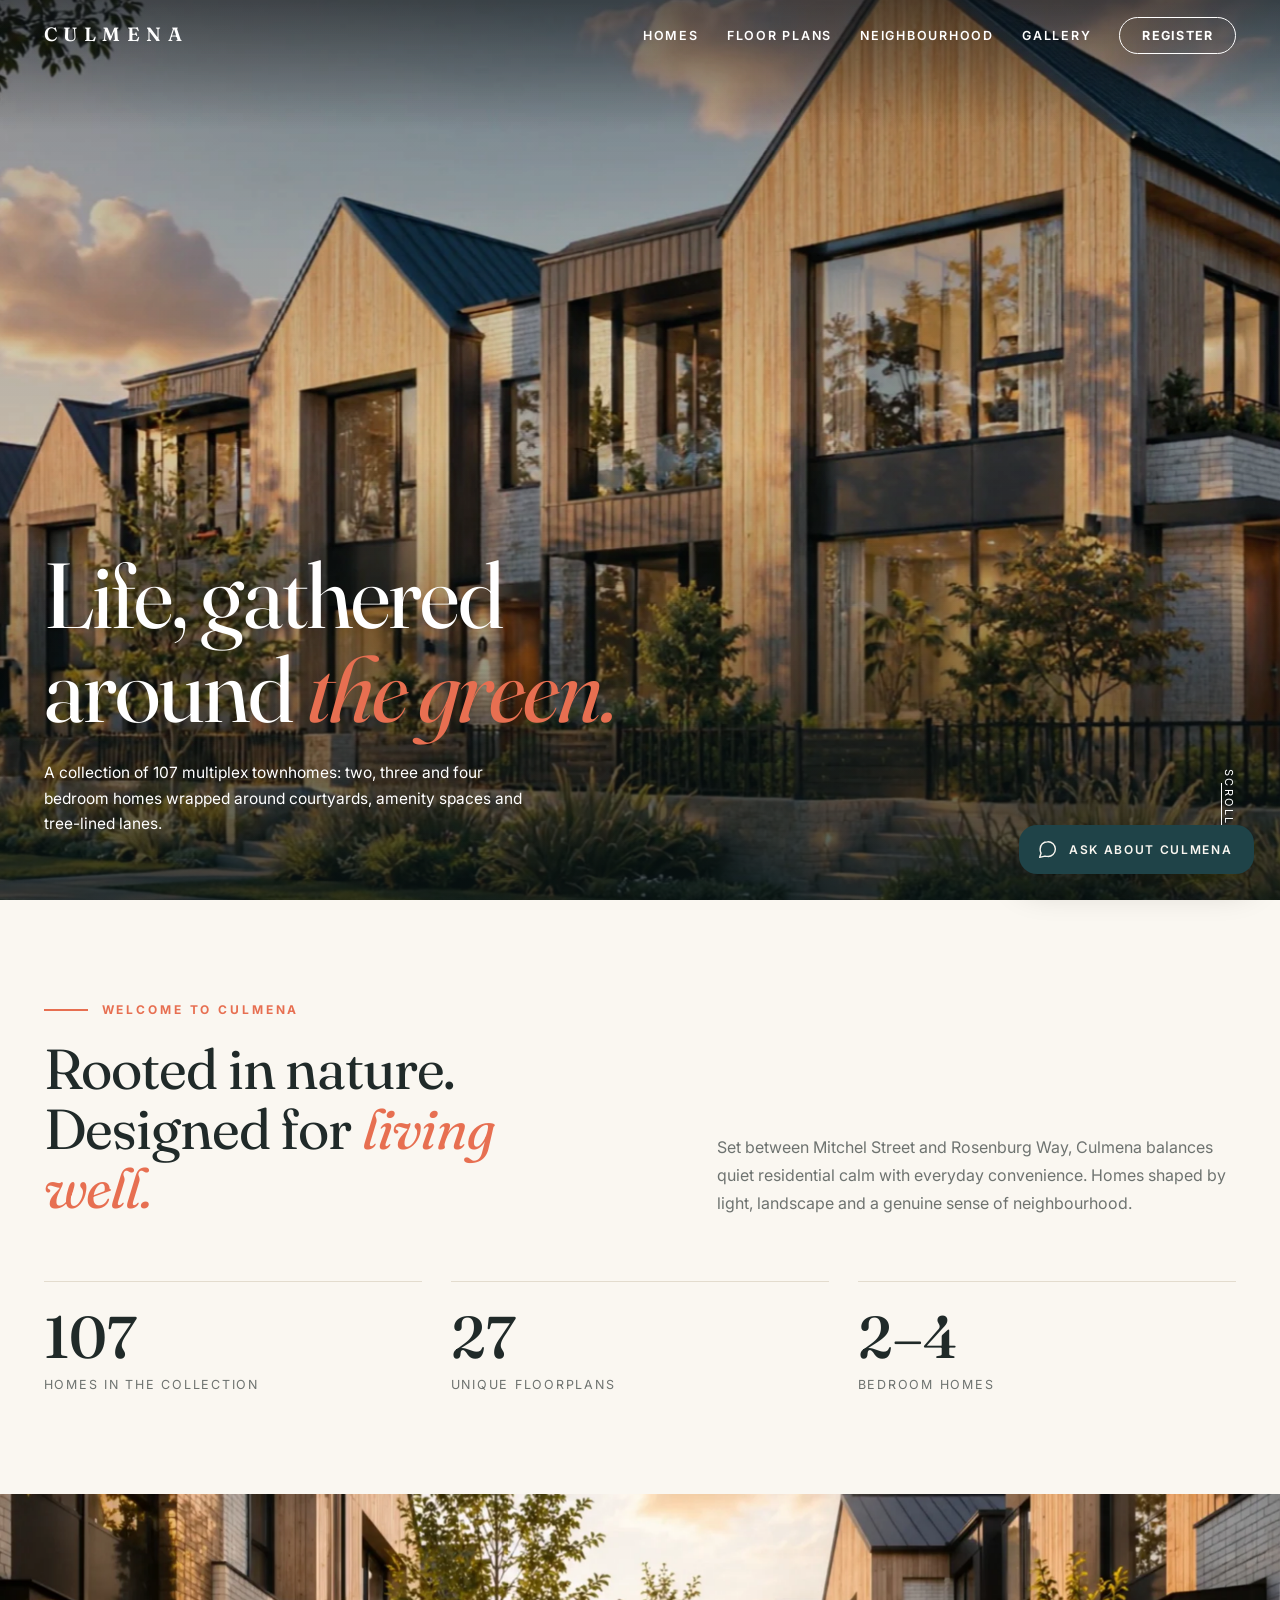
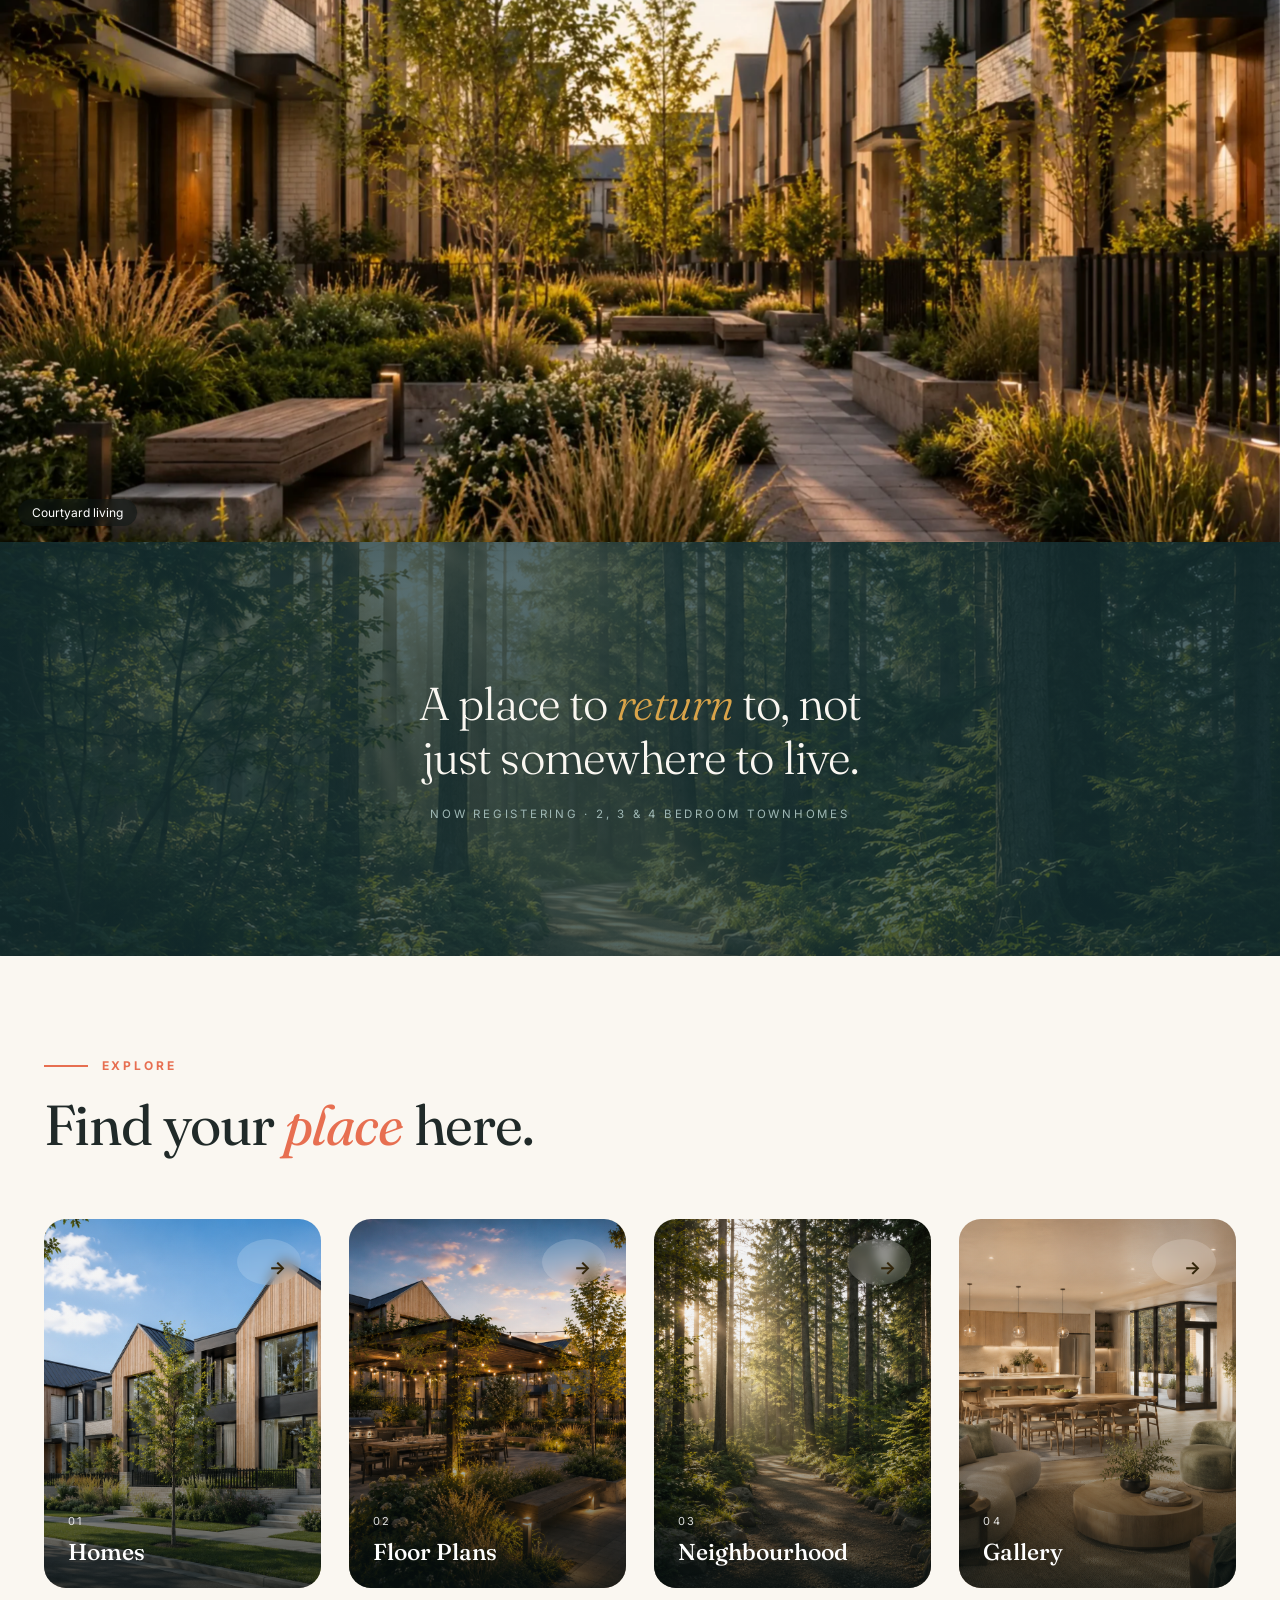
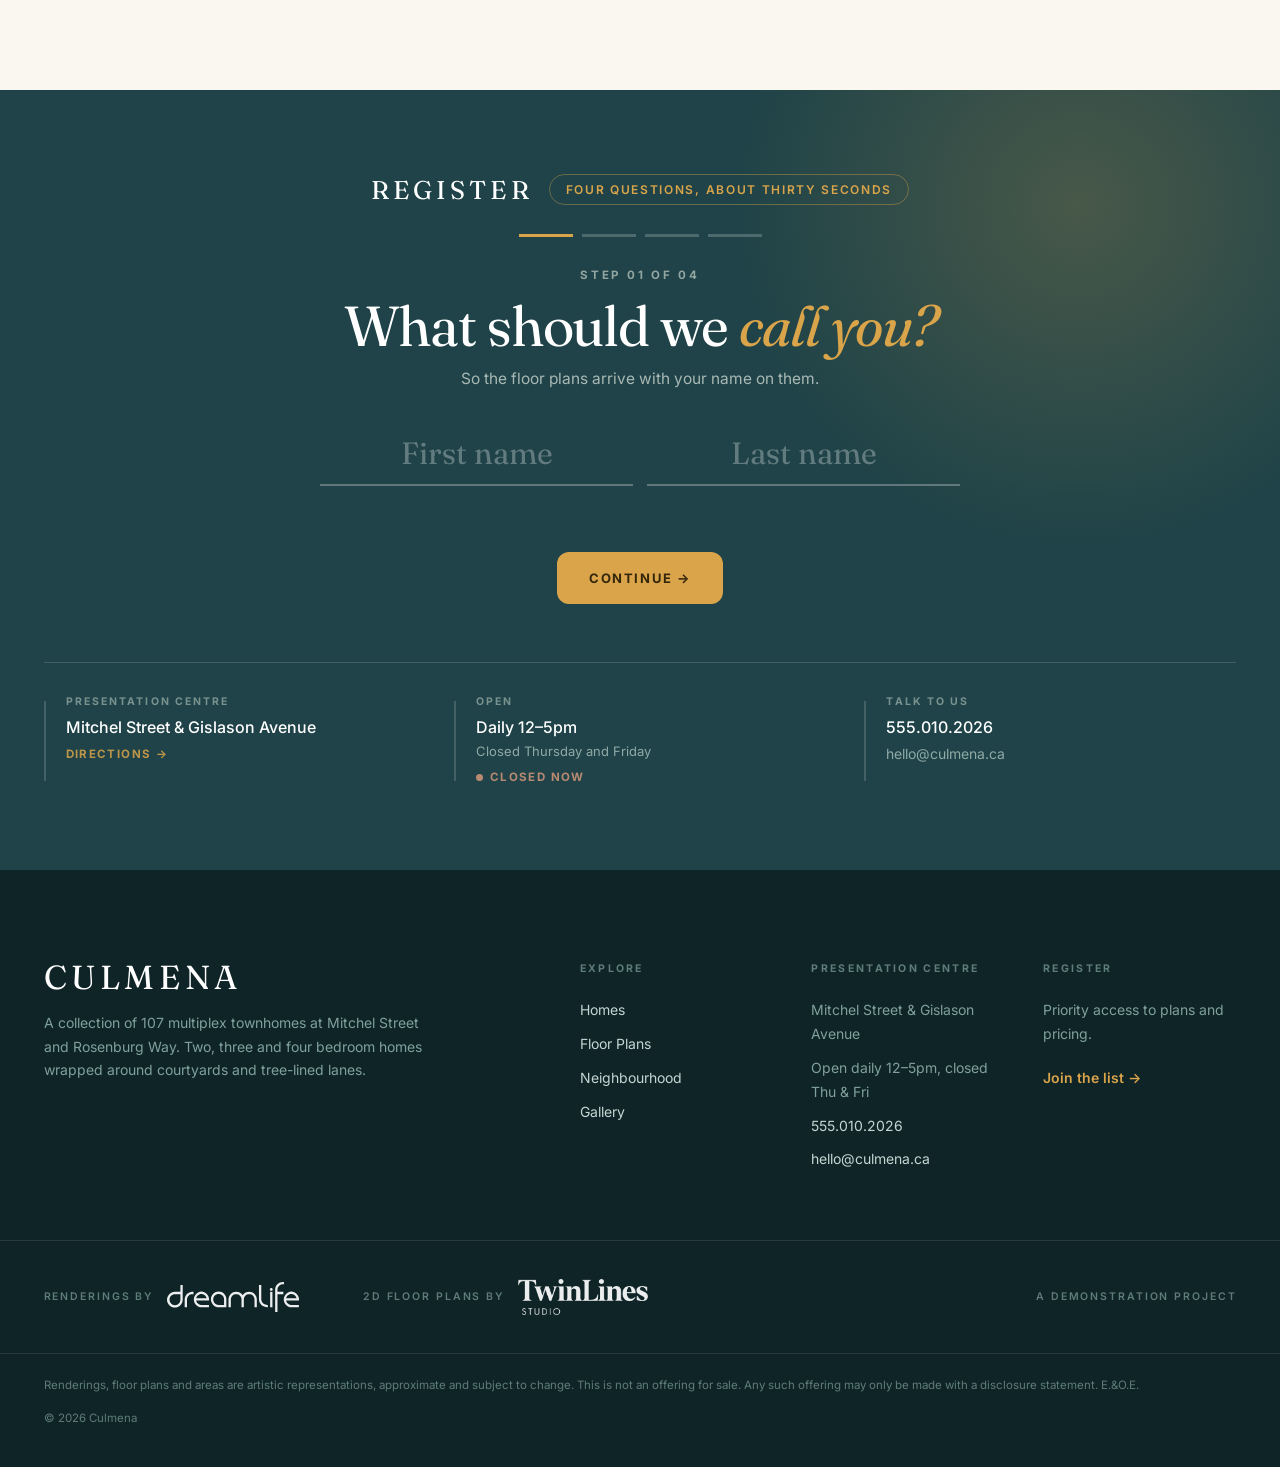
==== commit 75468c1a: "Cache token for the viewer change" ====
--- a/index.html
+++ b/index.html
@@ -11,7 +11,7 @@
 <link rel="preconnect" href="https://fonts.googleapis.com">
 <link rel="preconnect" href="https://fonts.gstatic.com" crossorigin>
 <link href="https://fonts.googleapis.com/css2?family=Fraunces:ital,opsz,wght@0,9..144,300..700;1,9..144,300..700&family=Inter:wght@400;500;600;700;800&display=swap" rel="stylesheet">
-<link rel="stylesheet" href="assets/site.css?v=20260818a">
+<link rel="stylesheet" href="assets/site.css?v=20260818b">
 <style>
   .intro-grid{display:grid;grid-template-columns:1.2fr 1fr;gap:clamp(28px,4vw,60px);align-items:end}
   @media(max-width:900px){.intro-grid{grid-template-columns:1fr;gap:24px}}
@@ -325,7 +325,7 @@
 </footer>
 </div><!-- /.page -->
 
-<script src="assets/site.js?v=20260818a"></script>
-<script src="assets/chat.js?v=20260818a" defer></script>
+<script src="assets/site.js?v=20260818b"></script>
+<script src="assets/chat.js?v=20260818b" defer></script>
 </body>
 </html>
--- a/assets/site.css
+++ b/assets/site.css
@@ -525,6 +525,11 @@
   box-shadow:0 30px 90px rgba(0,0,0,.5);cursor:zoom-in;
   transition:transform .34s cubic-bezier(.2,.7,.2,1),opacity .28s ease;
   transform-origin:center;user-select:none;-webkit-user-drag:none}
+.lb-stage video{max-width:100%;max-height:100%;width:auto;height:auto;object-fit:contain;
+  display:block;background:#000}
+/* The hint belongs to stills. A clip arrives with its own controls, and telling
+   someone to click it to zoom would be a lie. */
+.lb.is-video .lb-zoomhint{display:none}
 .lb-stage img.zoomed{cursor:grab;transition:transform .18s ease-out}
 .lb-stage img.zoomed.grabbing{cursor:grabbing;transition:none}
 .lb-close,.lb-prev,.lb-next{position:absolute;z-index:3;border:0;cursor:pointer;color:#fff;
@@ -580,6 +585,19 @@
   .stat-big{padding-block:22px 0}
 }
 
+/* ---------- the interactive neighbourhood map ----------
+   The frame carries the card's own radius and the wait layer sits on top of it
+   until the map reports back, so the section never opens on a white rectangle
+   of unknown height. */
+.mapframe{position:relative;margin-top:clamp(30px,4vw,52px);background:#fff;
+  border:1px solid var(--line);border-radius:24px;overflow:hidden;
+  box-shadow:0 24px 60px rgba(31,67,72,.10)}
+.mapframe iframe{display:block;width:100%;height:1300px;border:0;background:#fff}
+.map-wait{position:absolute;inset:0;display:grid;place-items:center;pointer-events:none;
+  background:#fff;color:var(--muted);font-size:12px;letter-spacing:.18em;
+  text-transform:uppercase;transition:opacity .6s ease}
+@media(max-width:900px){.mapframe iframe{height:1900px}}
+
 /* ---------- page headers carry a picture, not a flat panel ----------
    A solid colour block with a line of type in it is the thing that reads as a
    template. The photograph sits well under the surface here: low opacity, under
@@ -619,7 +637,12 @@
 .cb.cb-tight .cb-label,.cb.open .cb-label{max-width:0;opacity:0}
 .cb.cb-tight .cb-launch,.cb.open .cb-launch{padding:16px;gap:0;border-radius:50%}
 
-.cb-panel{position:absolute;right:0;bottom:0;width:min(384px,calc(100vw - 28px));
+/* The panel is a plain div and its padding is zeroed on purpose. It used to
+   be a <section>, which picked up section{padding-block:var(--band)} from
+   this stylesheet and opened with a band of dead space above the header and
+   below the note. The widget is meant to drop into any client site, so it
+   cannot inherit the host's element defaults. */
+.cb-panel{padding:0;position:absolute;right:0;bottom:0;width:min(384px,calc(100vw - 28px));
   background:var(--cb-paper);color:var(--cb-ink);border:1px solid var(--cb-line);
   border-radius:var(--cb-radius);box-shadow:0 30px 80px rgba(0,0,0,.24);
   display:flex;flex-direction:column;overflow:hidden;
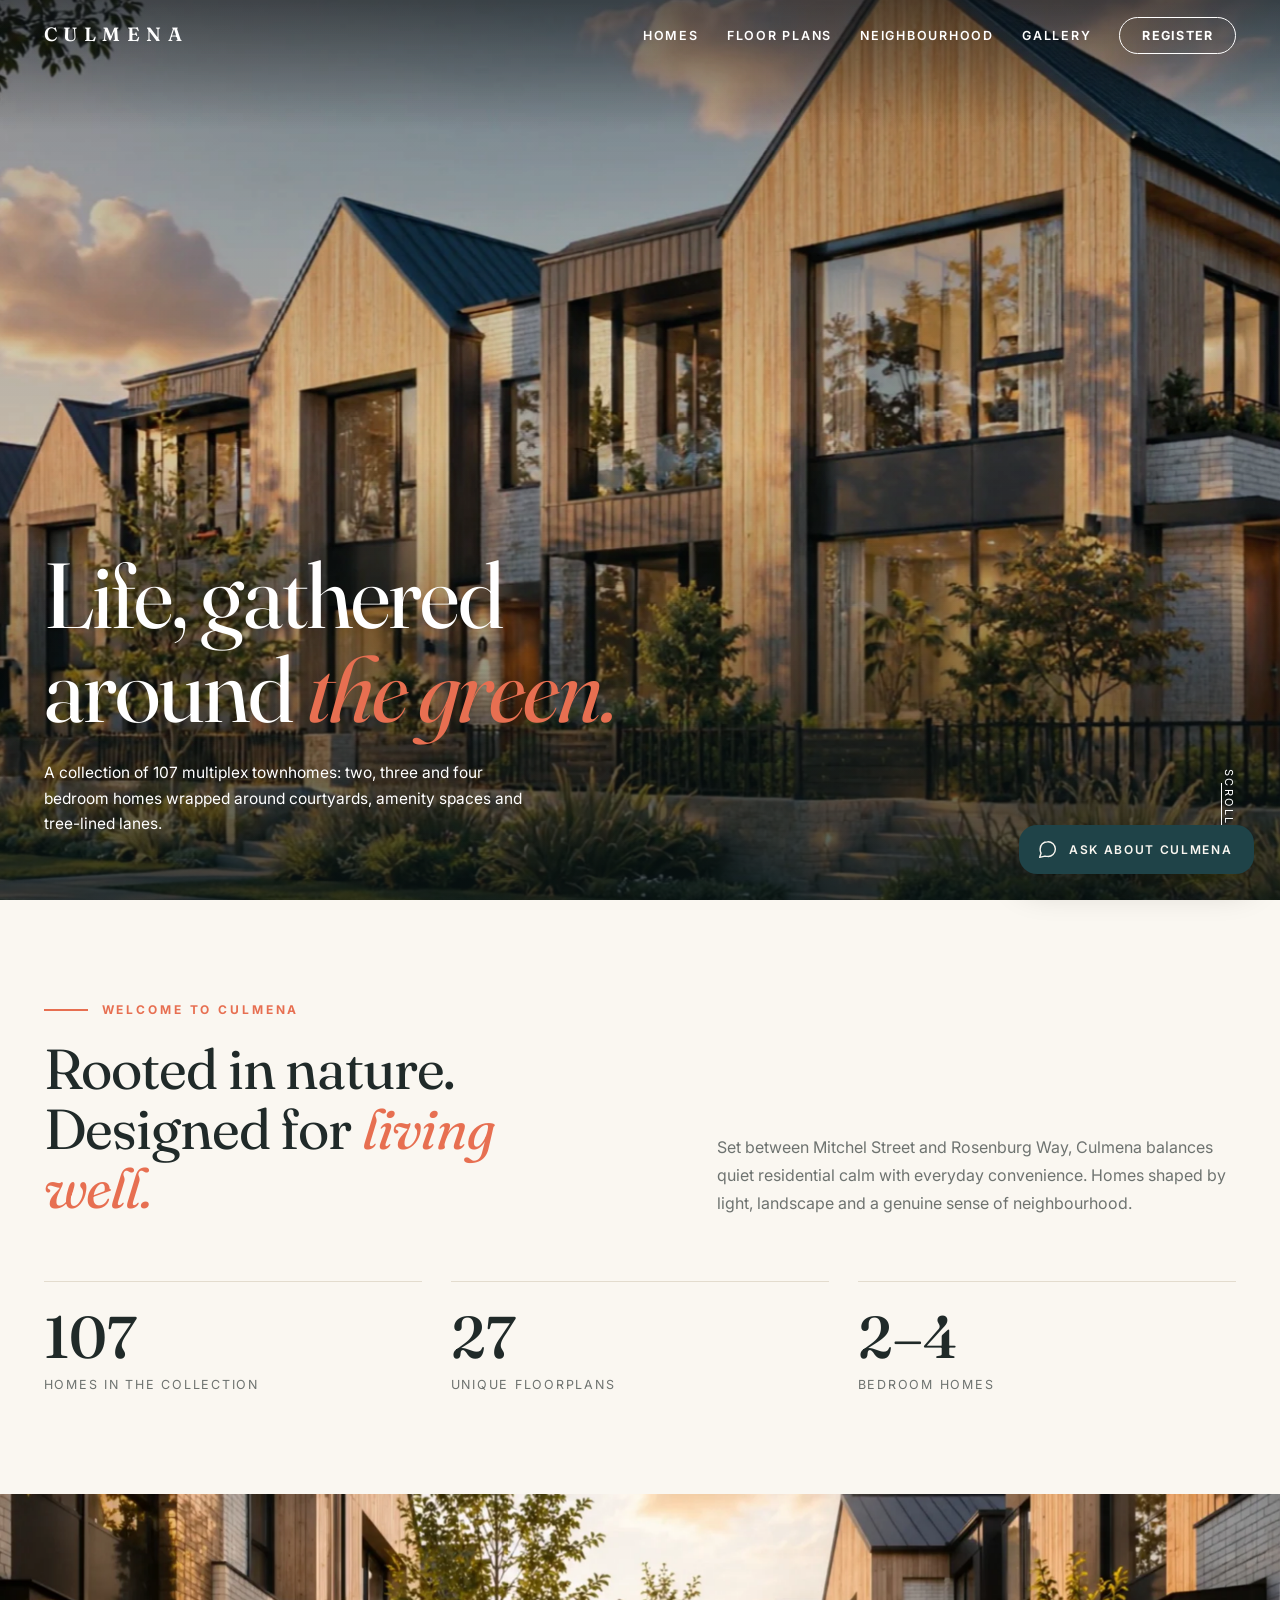
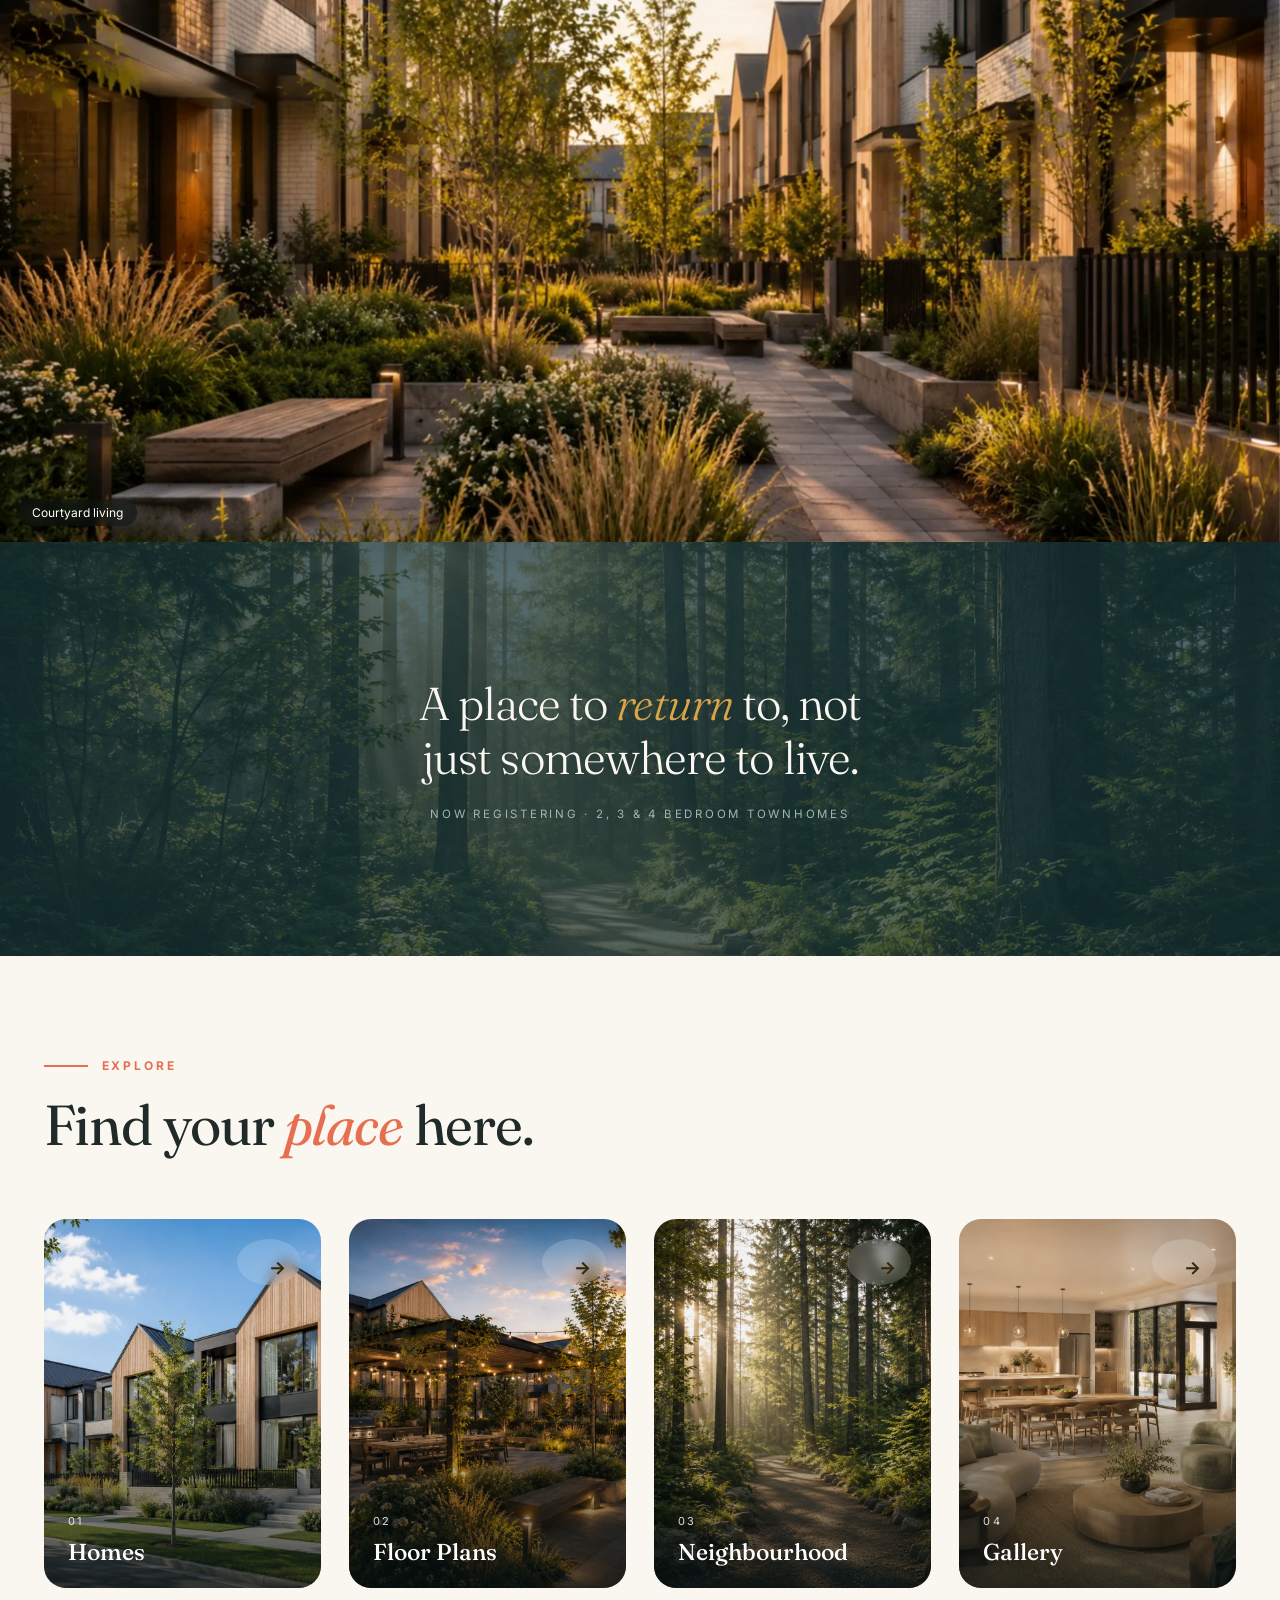
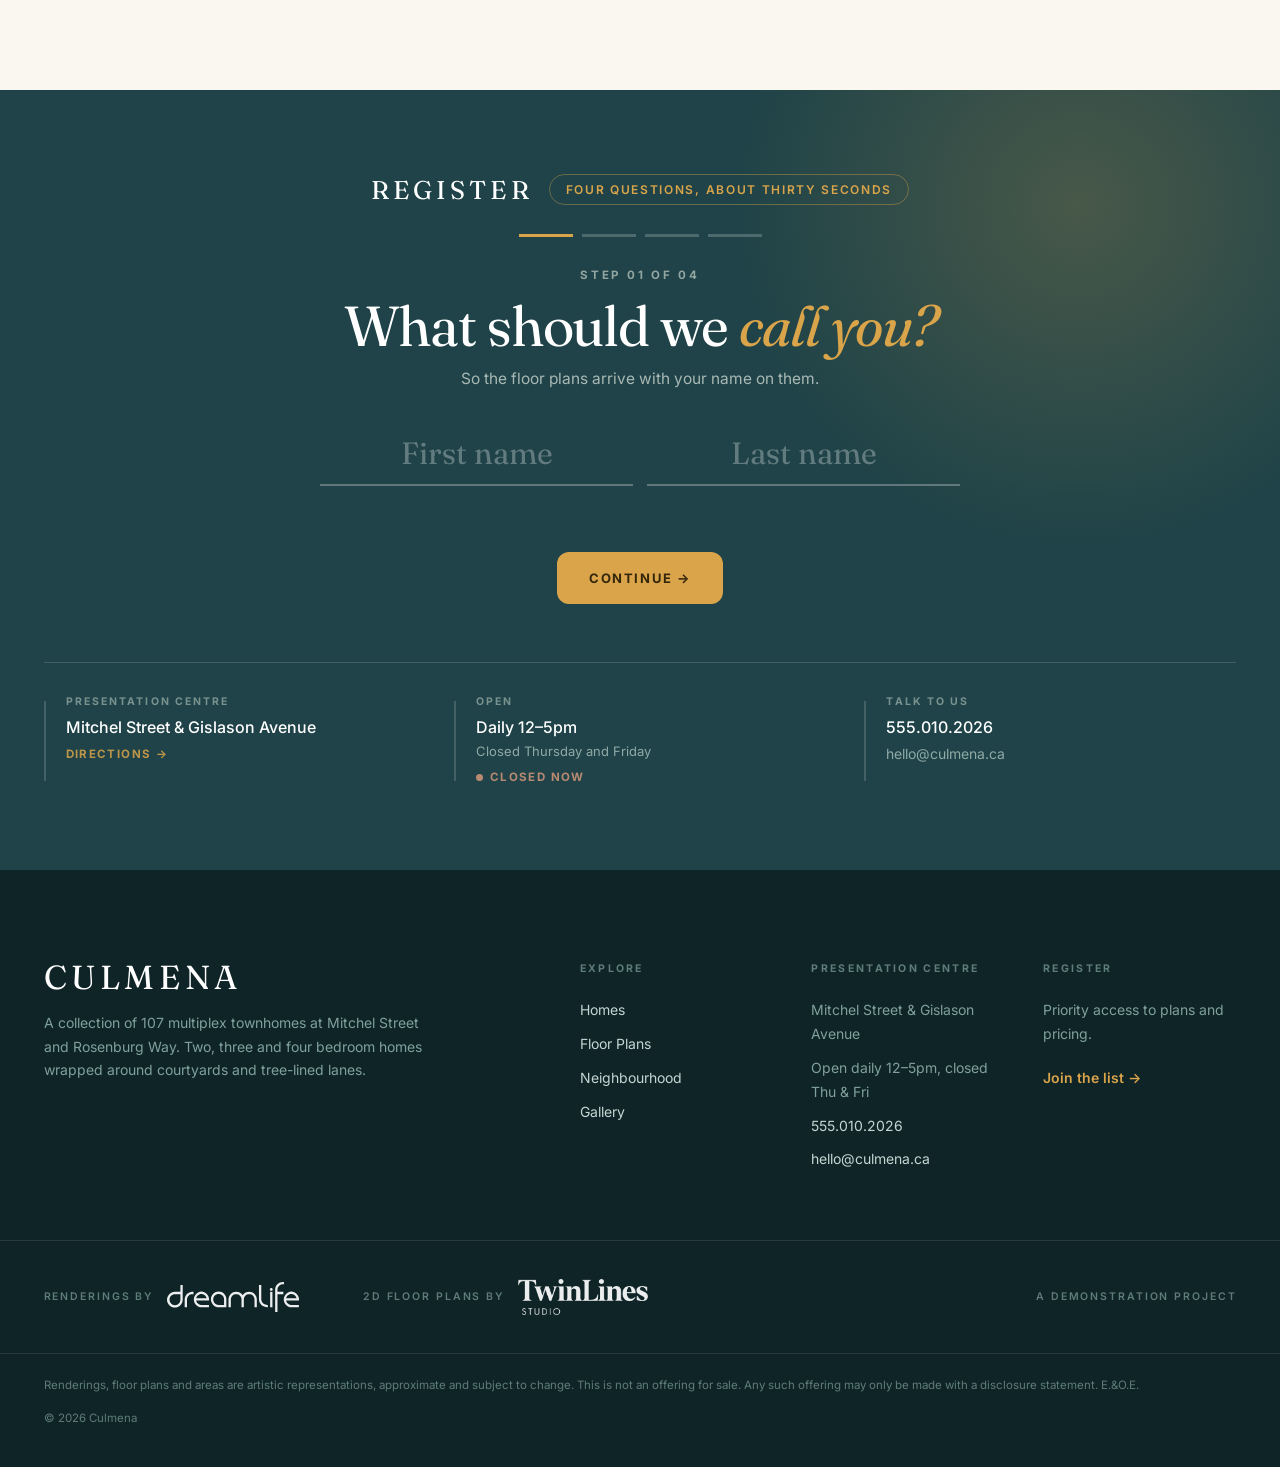
==== commit 40e9f7ee: "Renderings as WebP: the gallery was asking a phone for 28 MB" ====
--- a/index.html
+++ b/index.html
@@ -11,7 +11,7 @@
 <link rel="preconnect" href="https://fonts.googleapis.com">
 <link rel="preconnect" href="https://fonts.gstatic.com" crossorigin>
 <link href="https://fonts.googleapis.com/css2?family=Fraunces:ital,opsz,wght@0,9..144,300..700;1,9..144,300..700&family=Inter:wght@400;500;600;700;800&display=swap" rel="stylesheet">
-<link rel="stylesheet" href="assets/site.css?v=20260818b">
+<link rel="stylesheet" href="assets/site.css?v=20260818c">
 <style>
   .intro-grid{display:grid;grid-template-columns:1.2fr 1fr;gap:clamp(28px,4vw,60px);align-items:end}
   @media(max-width:900px){.intro-grid{grid-template-columns:1fr;gap:24px}}
@@ -116,7 +116,7 @@
 <!-- STATEMENT BAND — replaces the old scrolling marquee -->
 <div class="statement">
   <div class="media">
-    <img src="assets/img/09-trails.png" alt="" aria-hidden="true" loading="lazy">
+    <img src="assets/img/09-trails.webp" alt="" aria-hidden="true" loading="lazy">
     <video data-loop data-replay="0" autoplay muted loop playsinline preload="none" aria-hidden="true">
       <source src="assets/video/statement-loop.webm" type="video/webm">
       <source src="assets/video/statement-loop.mp4" type="video/mp4">
@@ -135,22 +135,22 @@
     <h2 class="title display reveal d1">Find your <i>place</i> here.</h2>
     <div class="teasers">
       <a class="tease reveal" href="homes.html">
-        <img src="assets/img/02-homes-exterior.png" alt="Culmena home exteriors" loading="lazy">
+        <img src="assets/img/02-homes-exterior.webp" alt="Culmena home exteriors" loading="lazy">
         <span class="go">→</span>
         <span class="tx"><small>01</small><h3>Homes</h3></span>
       </a>
       <a class="tease reveal d1" href="floorplans.html">
-        <img src="assets/img/08-picnic-garden.png" alt="Culmena siteplan and floorplans" loading="lazy">
+        <img src="assets/img/08-picnic-garden.webp" alt="Culmena siteplan and floorplans" loading="lazy">
         <span class="go">→</span>
         <span class="tx"><small>02</small><h3>Floor Plans</h3></span>
       </a>
       <a class="tease reveal d2" href="neighbourhood.html">
-        <img src="assets/img/09-trails.png" alt="Forest trails near Culmena" loading="lazy">
+        <img src="assets/img/09-trails.webp" alt="Forest trails near Culmena" loading="lazy">
         <span class="go">→</span>
         <span class="tx"><small>03</small><h3>Neighbourhood</h3></span>
       </a>
       <a class="tease reveal d3" href="gallery.html">
-        <img src="assets/img/06-amenity-lounge.png" alt="Culmena gallery" loading="lazy">
+        <img src="assets/img/06-amenity-lounge.webp" alt="Culmena gallery" loading="lazy">
         <span class="go">→</span>
         <span class="tx"><small>04</small><h3>Gallery</h3></span>
       </a>
@@ -325,7 +325,7 @@
 </footer>
 </div><!-- /.page -->
 
-<script src="assets/site.js?v=20260818b"></script>
-<script src="assets/chat.js?v=20260818b" defer></script>
+<script src="assets/site.js?v=20260818c"></script>
+<script src="assets/chat.js?v=20260818c" defer></script>
 </body>
 </html>
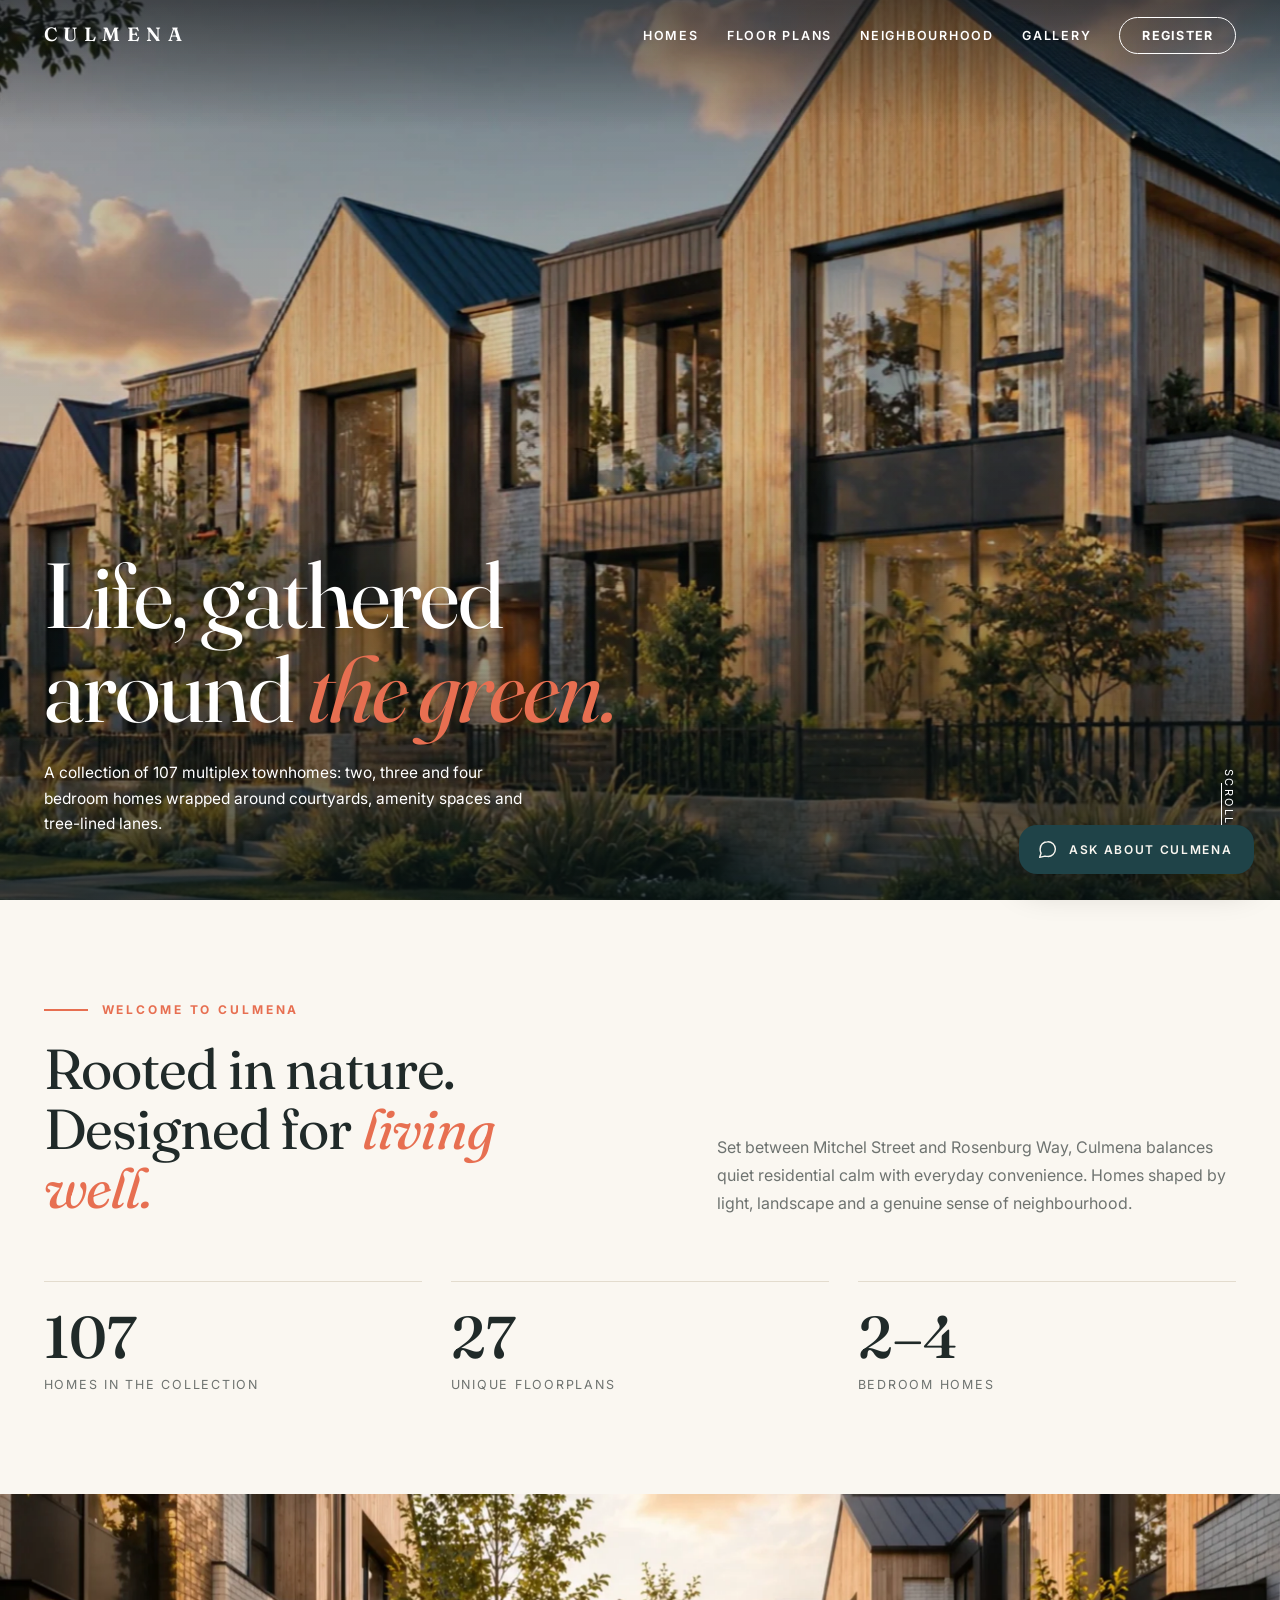
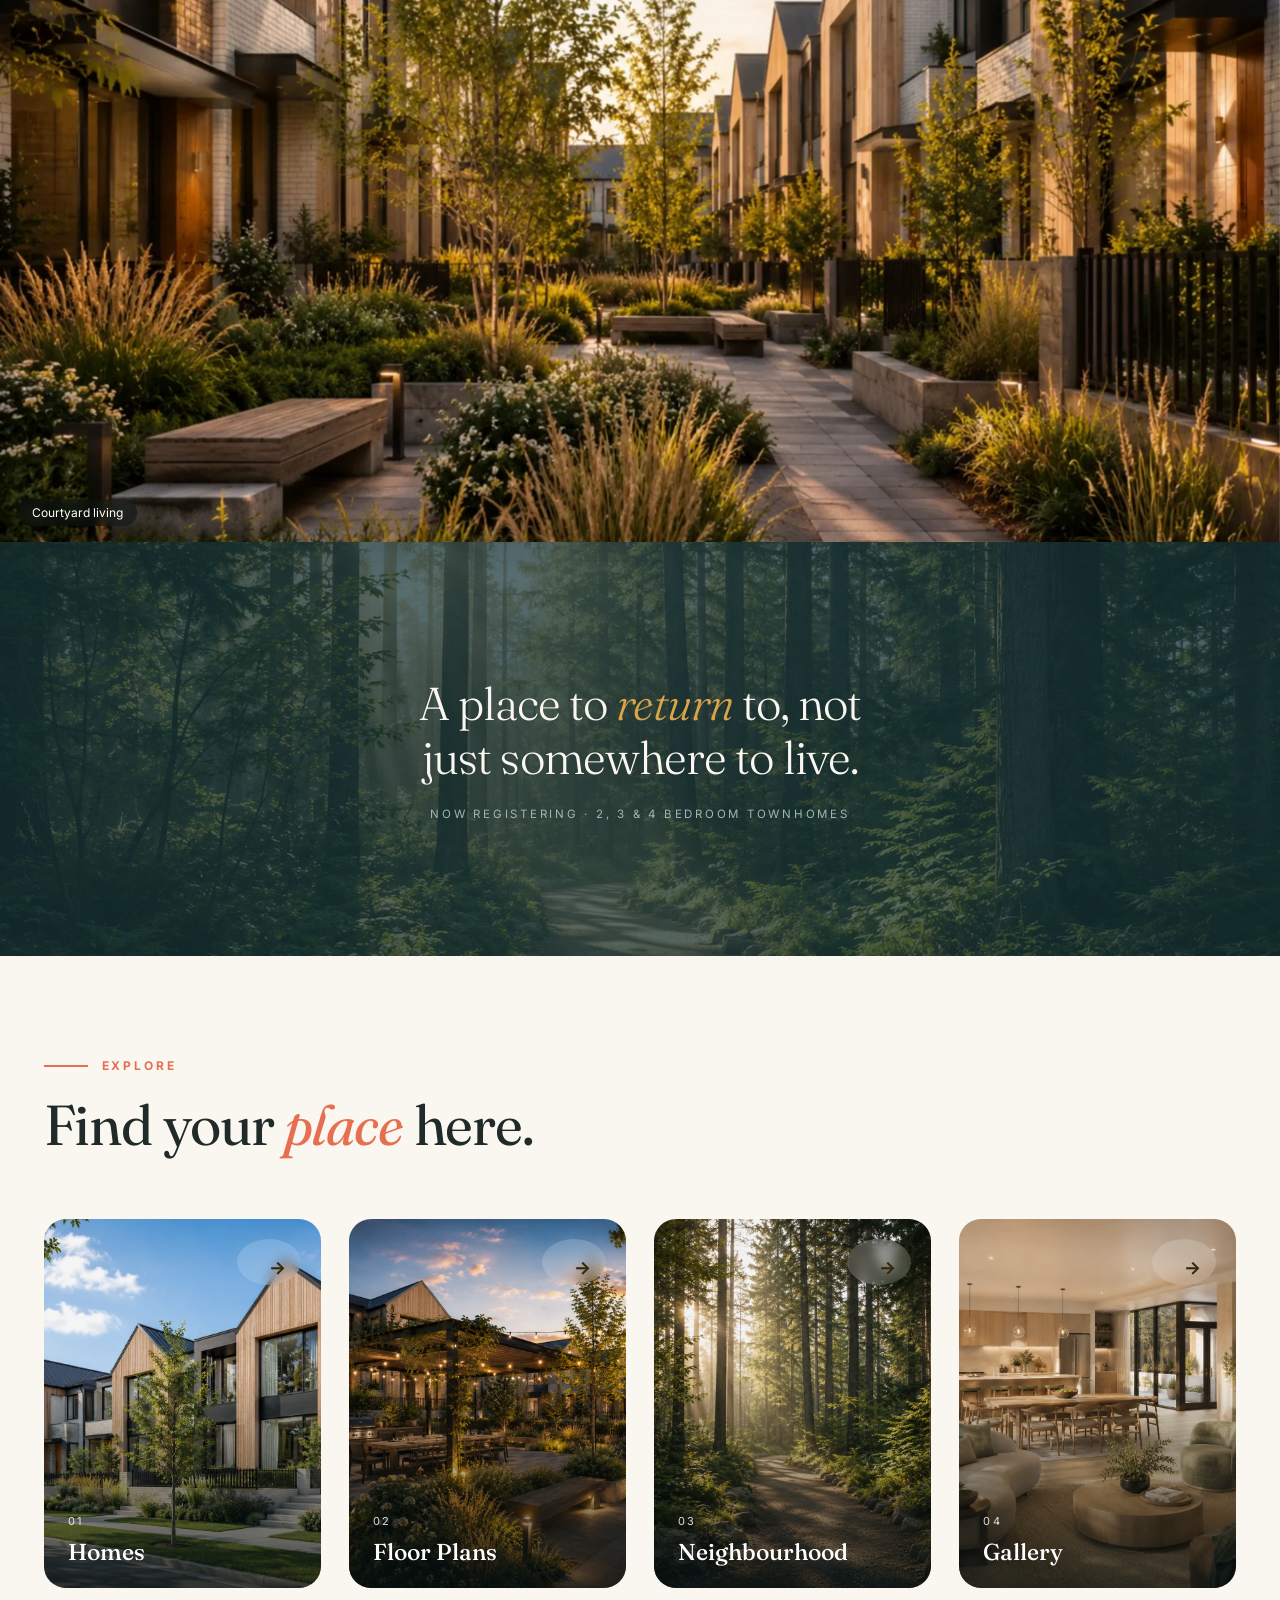
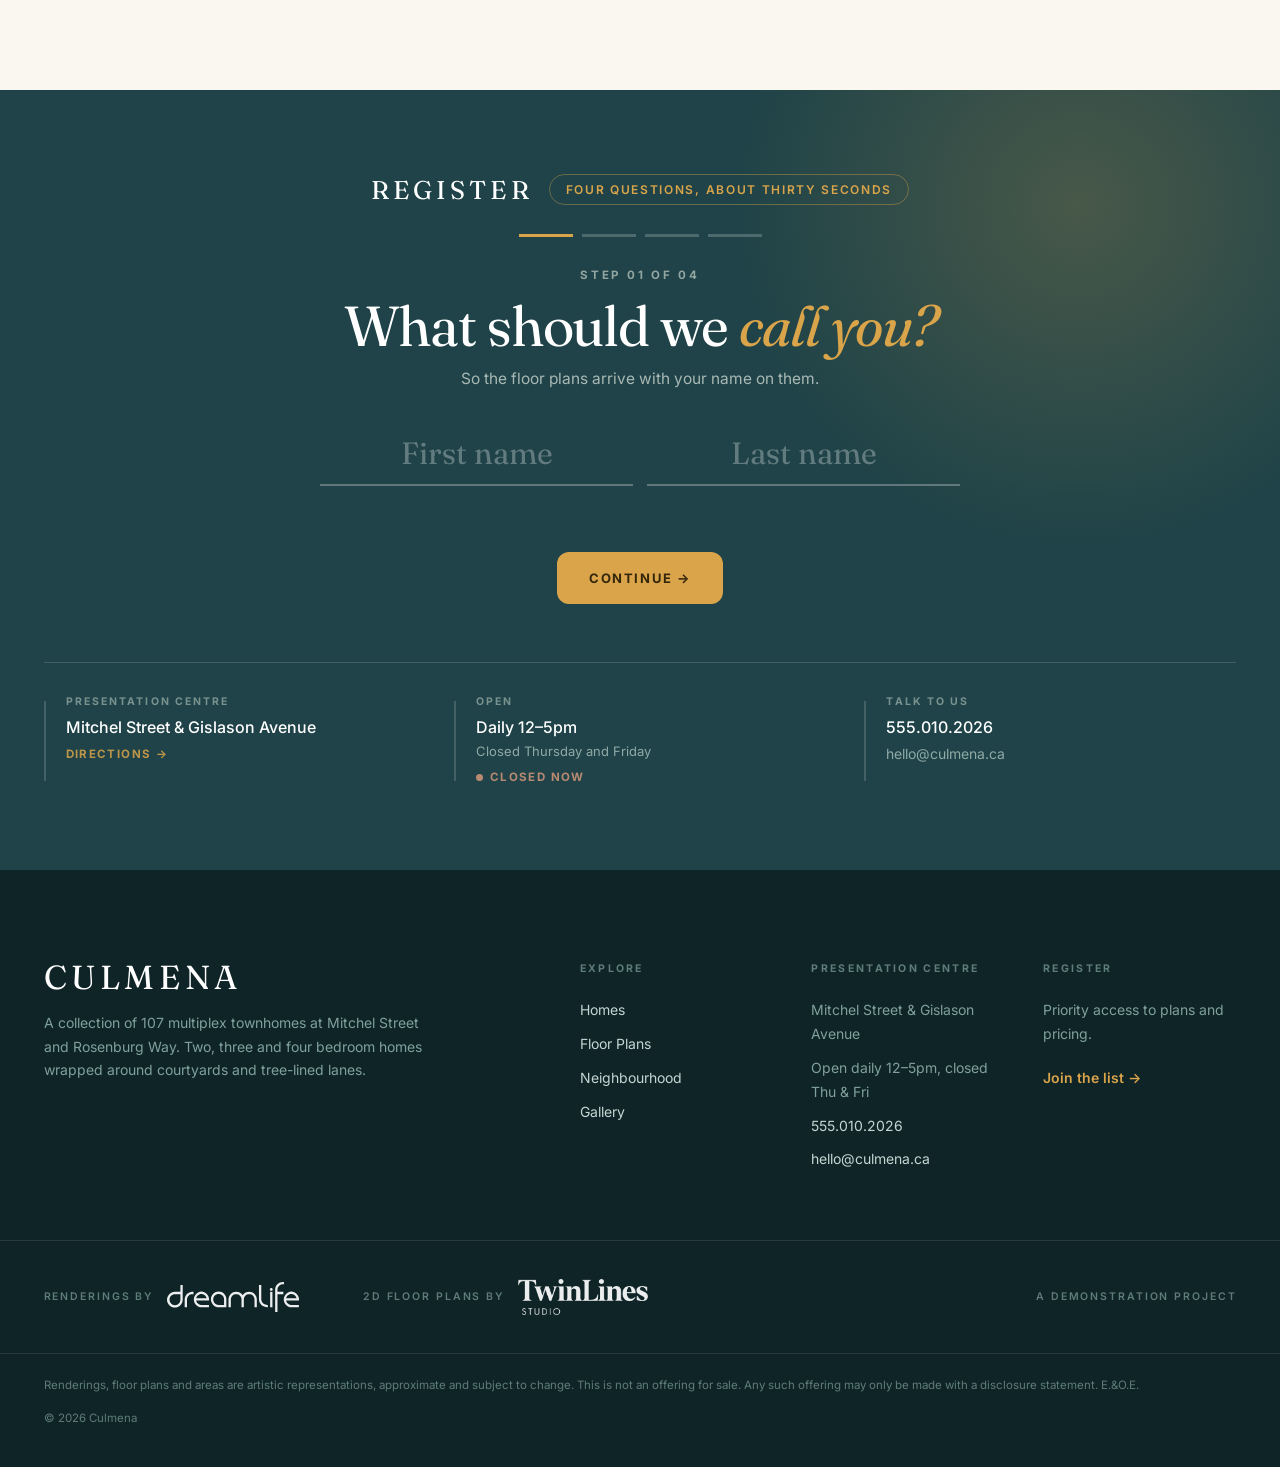
==== commit e88bffad: "A printable features and finishes sheet" ====
--- a/index.html
+++ b/index.html
@@ -11,7 +11,7 @@
 <link rel="preconnect" href="https://fonts.googleapis.com">
 <link rel="preconnect" href="https://fonts.gstatic.com" crossorigin>
 <link href="https://fonts.googleapis.com/css2?family=Fraunces:ital,opsz,wght@0,9..144,300..700;1,9..144,300..700&family=Inter:wght@400;500;600;700;800&display=swap" rel="stylesheet">
-<link rel="stylesheet" href="assets/site.css?v=20260818c">
+<link rel="stylesheet" href="assets/site.css?v=20260818e">
 <style>
   .intro-grid{display:grid;grid-template-columns:1.2fr 1fr;gap:clamp(28px,4vw,60px);align-items:end}
   @media(max-width:900px){.intro-grid{grid-template-columns:1fr;gap:24px}}
@@ -325,7 +325,7 @@
 </footer>
 </div><!-- /.page -->
 
-<script src="assets/site.js?v=20260818c"></script>
-<script src="assets/chat.js?v=20260818c" defer></script>
+<script src="assets/site.js?v=20260818e"></script>
+<script src="assets/chat.js?v=20260818e" defer></script>
 </body>
 </html>
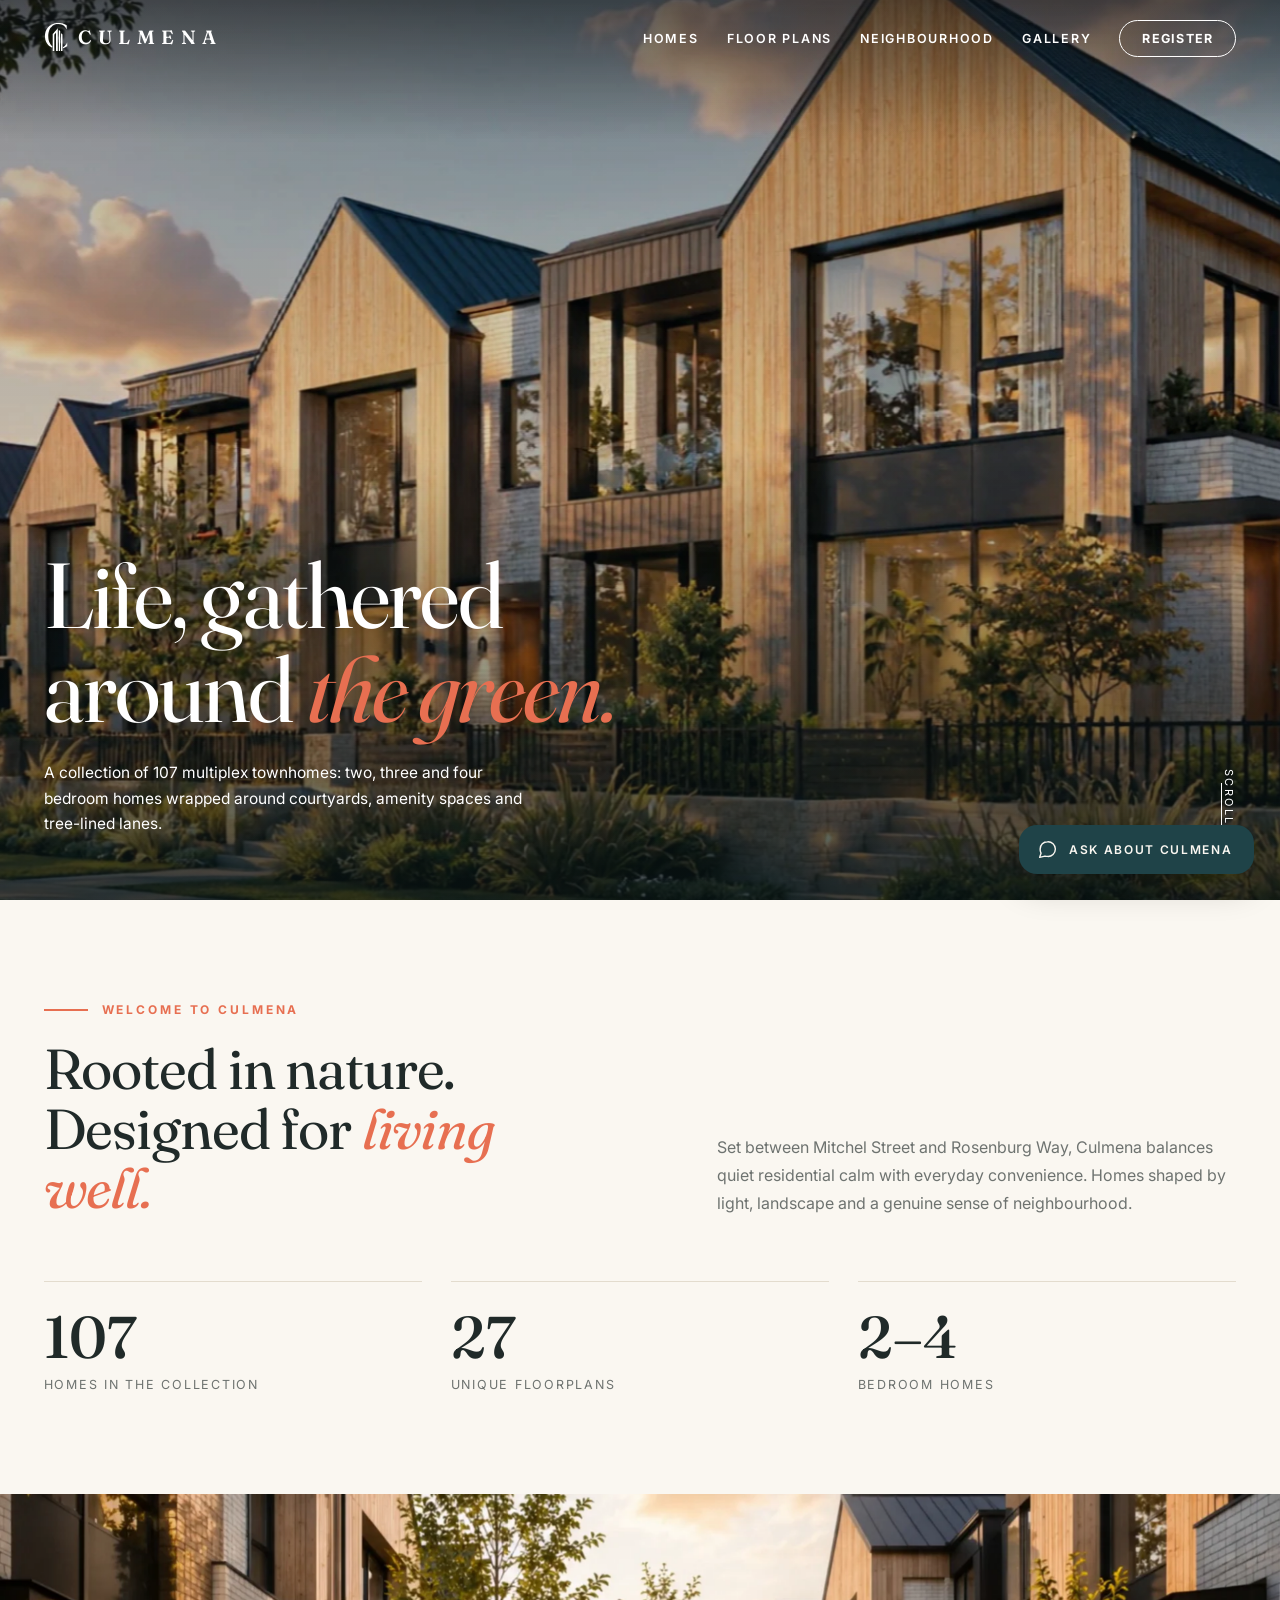
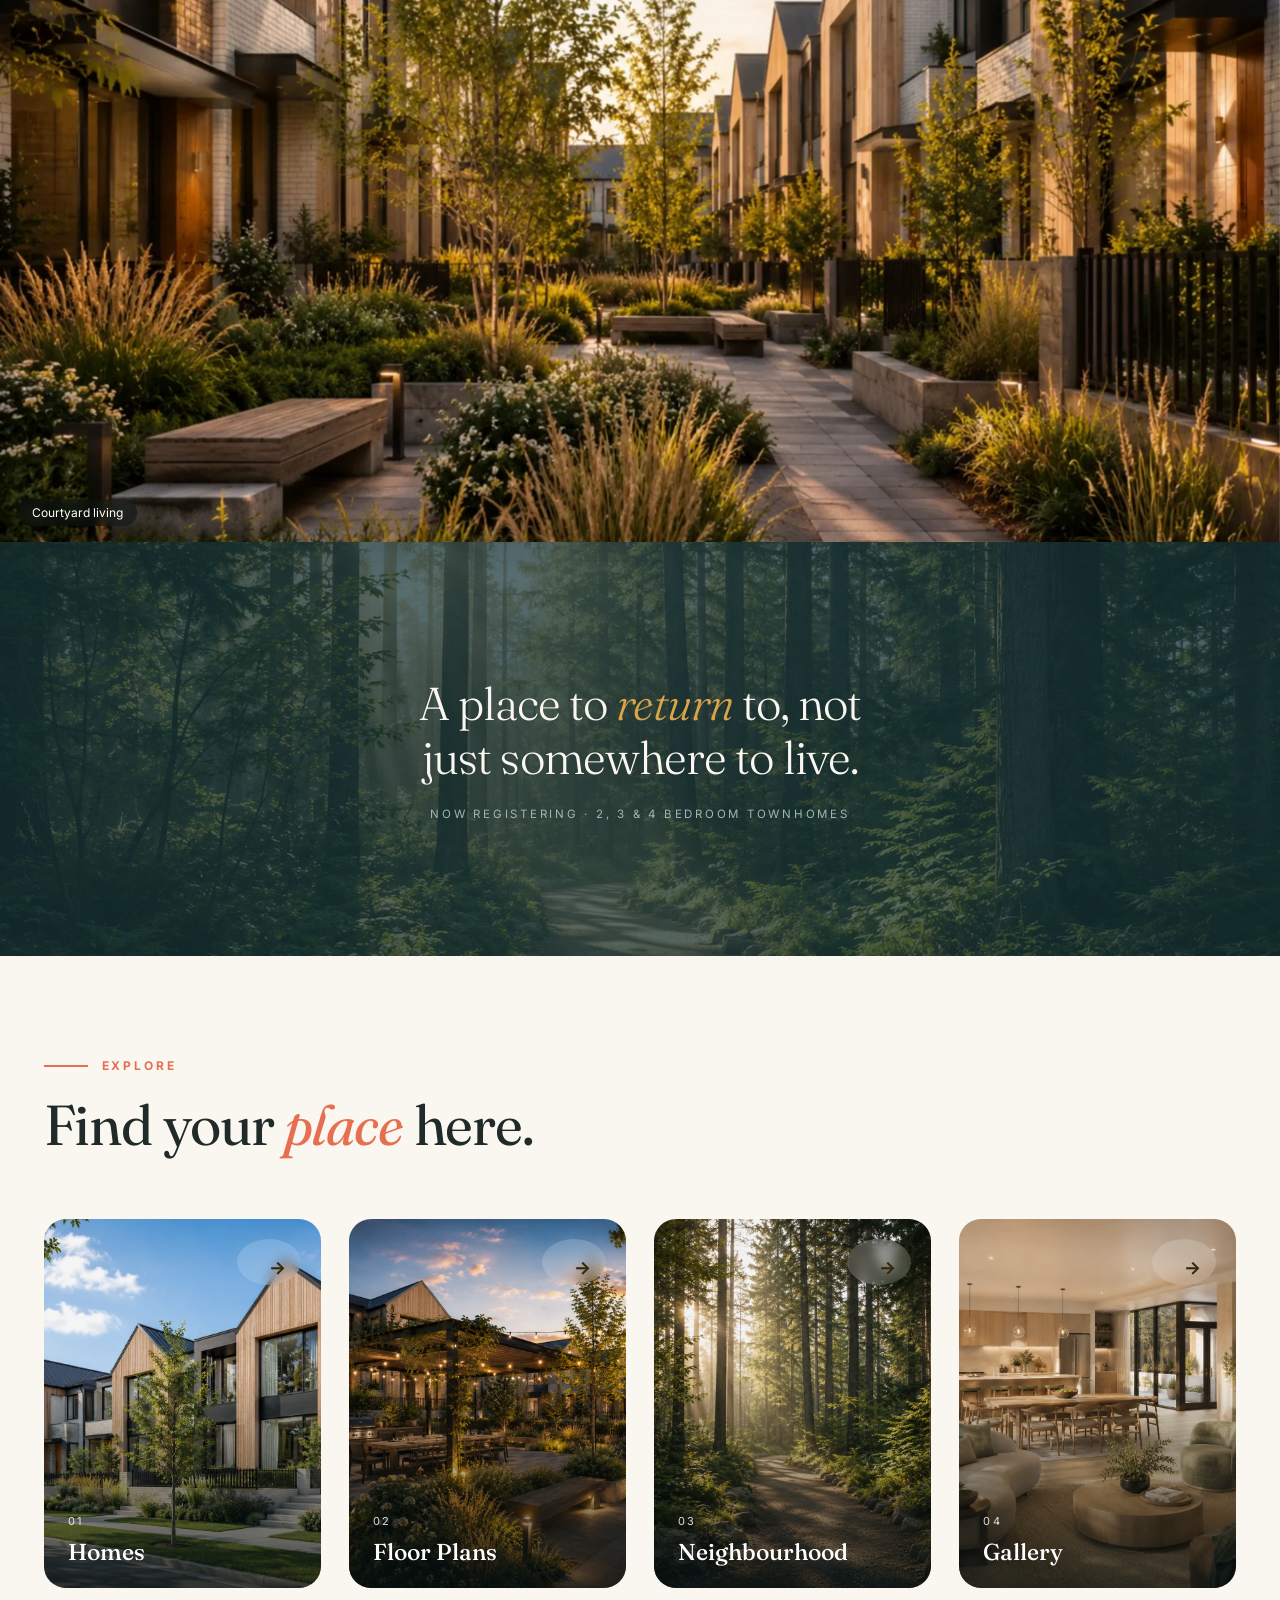
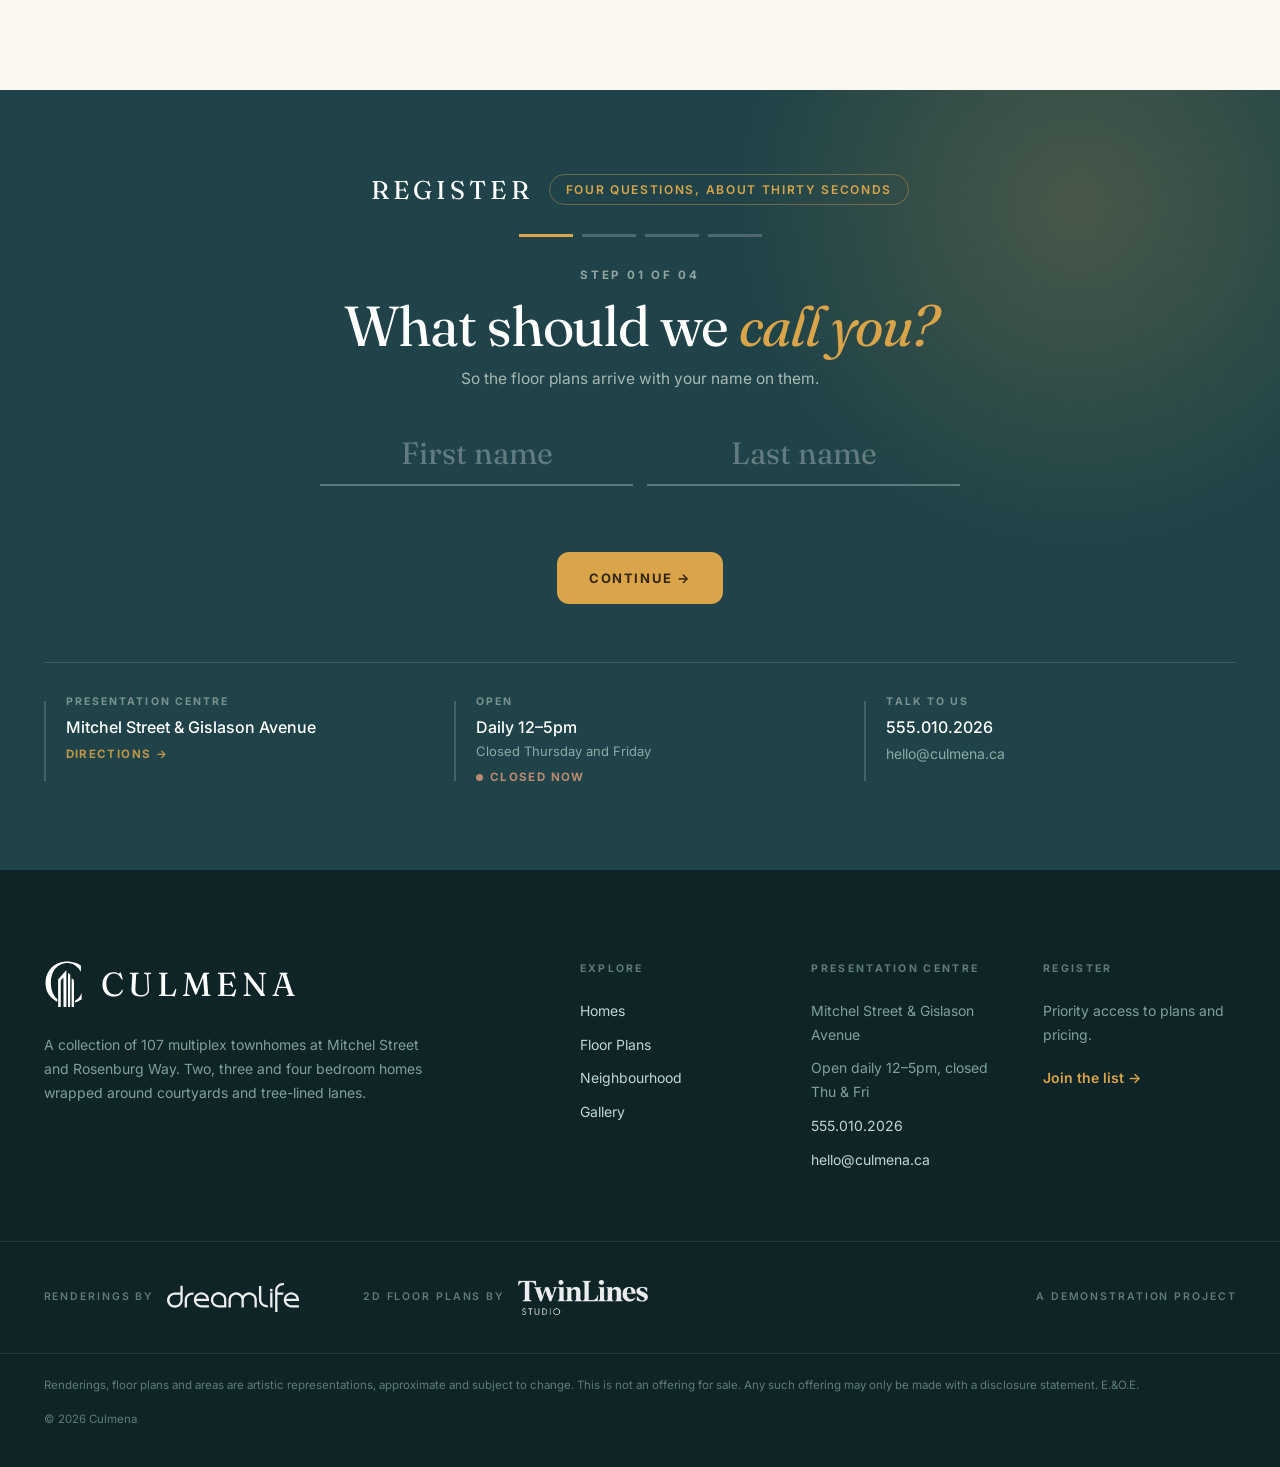
==== commit 504e23a0: "logo de marca" ====
--- a/index.html
+++ b/index.html
@@ -11,7 +11,7 @@
 <link rel="preconnect" href="https://fonts.googleapis.com">
 <link rel="preconnect" href="https://fonts.gstatic.com" crossorigin>
 <link href="https://fonts.googleapis.com/css2?family=Fraunces:ital,opsz,wght@0,9..144,300..700;1,9..144,300..700&family=Inter:wght@400;500;600;700;800&display=swap" rel="stylesheet">
-<link rel="stylesheet" href="assets/site.css?v=20260818e">
+<link rel="stylesheet" href="assets/site.css?v=20260826a">
 <style>
   .intro-grid{display:grid;grid-template-columns:1.2fr 1fr;gap:clamp(28px,4vw,60px);align-items:end}
   @media(max-width:900px){.intro-grid{grid-template-columns:1fr;gap:24px}}
@@ -29,7 +29,53 @@
 
 <nav>
   <div class="nav-in">
-    <a class="logo" href="index.html">CULMENA</a>
+    <a class="logo" href="index.html"><svg class="lmk" aria-hidden="true" xmlns="http://www.w3.org/2000/svg" viewBox="0 0 604.000000 748.000000" fill="currentColor"><g transform="translate(0.000000,748.000000) scale(0.100000,-0.100000)"
+fill="currentColor" stroke="none">
+<path d="M3295 7234 c-16 -2 -93 -11 -170 -20 -77 -8 -177 -24 -222 -35 -45
+-10 -92 -19 -103 -19 -34 0 -288 -71 -350 -98 -19 -8 -48 -18 -65 -23 -135
+-37 -422 -167 -560 -255 -38 -24 -81 -49 -95 -56 -69 -35 -300 -202 -391 -282
+-25 -23 -78 -70 -118 -105 -80 -71 -287 -301 -341 -380 -19 -29 -53 -76 -75
+-106 -51 -70 -86 -126 -134 -217 -22 -40 -51 -93 -64 -118 -51 -90 -87 -163
+-87 -177 0 -8 -9 -31 -19 -51 -35 -68 -61 -132 -61 -150 0 -9 -8 -39 -19 -67
+-35 -96 -53 -150 -65 -210 -7 -33 -18 -80 -24 -105 -30 -120 -51 -232 -57
+-298 -4 -41 -13 -104 -21 -140 -15 -75 -19 -667 -4 -757 4 -27 13 -88 20 -135
+7 -47 21 -124 31 -171 10 -48 19 -99 19 -114 0 -15 9 -59 21 -98 44 -155 62
+-213 75 -242 16 -36 41 -107 55 -155 12 -38 162 -350 189 -390 9 -14 28 -43
+42 -65 82 -129 147 -225 178 -260 20 -22 52 -60 72 -85 171 -214 541 -528 782
+-663 28 -16 62 -36 76 -45 51 -33 193 -102 210 -102 32 0 37 24 43 195 l6 170
+-133 130 c-118 115 -177 185 -319 378 -21 29 -45 66 -53 82 -8 17 -28 50 -44
+75 -16 25 -33 52 -37 60 -3 8 -15 26 -25 39 -10 13 -18 32 -18 42 0 9 -18 53
+-39 96 -55 109 -121 265 -121 283 0 8 -8 37 -19 65 -35 94 -61 180 -61 201 0
+12 -7 41 -16 65 -8 24 -20 71 -25 104 -5 33 -16 89 -24 125 -38 167 -63 475
+-66 792 -1 159 16 522 25 537 3 4 12 61 21 125 8 65 21 138 29 164 8 26 19 74
+24 107 23 134 63 283 98 363 8 18 14 40 14 48 0 17 30 93 66 169 13 28 24 55
+24 61 0 12 59 128 107 209 16 28 39 70 51 95 12 25 51 86 86 135 36 50 75 105
+88 123 50 72 163 192 278 297 67 61 136 124 154 140 81 77 461 297 561 325 55
+16 130 41 164 56 18 8 68 21 110 29 42 8 101 20 131 26 212 41 288 49 477 48
+270 -1 610 -51 715 -105 15 -8 35 -14 45 -14 16 0 131 -43 179 -67 10 -6 42
+-21 69 -34 56 -27 145 -76 179 -99 12 -8 44 -28 70 -45 148 -93 354 -274 465
+-410 89 -108 221 -284 221 -293 0 -4 6 -14 12 -20 11 -11 42 -64 107 -183 24
+-44 46 -63 66 -55 13 5 15 66 15 480 l0 475 -61 41 c-34 23 -76 47 -93 55 -17
+8 -44 24 -61 35 -44 29 -312 160 -327 160 -7 0 -26 9 -43 20 -16 11 -38 20
+-48 20 -10 0 -32 7 -50 17 -18 9 -45 20 -62 24 -16 4 -68 22 -115 39 -47 16
+-112 37 -145 45 -86 20 -143 35 -200 53 -46 14 -78 20 -262 52 -238 41 -772
+65 -958 44z M3413 5837 c-35 -45 -38 -48 -218 -246 -66 -73 -140 -156 -163
+-184 -24 -29 -67 -77 -96 -107 -29 -30 -65 -71 -80 -90 -16 -19 -61 -69 -100
+-111 -39 -42 -116 -127 -171 -189 -55 -62 -129 -145 -165 -184 -36 -40 -80
+-90 -99 -111 -19 -22 -56 -63 -83 -92 l-48 -52 2 -2133 3 -2133 200 0 200 0 5
+2061 5 2062 81 88 c44 49 96 107 115 128 18 22 64 73 102 114 37 42 67 78 67
+82 0 13 41 19 45 7 2 -7 6 -1025 7 -2263 3 -1882 6 -2254 17 -2268 12 -14 39
+-16 225 -14 l211 3 3 2838 c2 2697 1 2837 -15 2837 -10 0 -33 -20 -50 -43z
+M3725 5498 c-3 -7 -4 -1201 -3 -2653 l3 -2640 159 -3 c88 -1 163 1 168 6 8 8
+11 564 23 3696 l4 1280 -167 163 c-168 164 -179 173 -187 151z M4297 4643
+c-15 -14 -8 -4420 7 -4432 9 -8 65 -11 177 -9 l164 3 0 2068 0 2068 -156 154
+c-143 143 -174 167 -192 148z M5781 2295 c-12 -31 -21 -61 -21 -67 0 -42 -163
+-329 -275 -486 -130 -182 -412 -423 -610 -522 -88 -44 -93 -54 -91 -196 3
+-134 9 -146 61 -121 20 9 44 17 54 17 10 0 38 9 62 20 24 11 55 20 69 20 14 0
+39 9 55 20 17 11 36 20 43 20 7 0 68 26 135 59 67 32 133 63 147 70 46 21 159
+86 172 99 6 6 15 12 19 12 9 0 114 71 187 125 l52 39 0 473 c0 460 -1 473 -19
+473 -15 0 -25 -15 -40 -55z"/>
+</g></svg>CULMENA</a>
     <ul>
       <li><a class="nl" href="homes.html">Homes</a></li>
       <li><a class="nl" href="floorplans.html">Floor Plans</a></li>
@@ -271,7 +317,53 @@
 <footer>
   <div class="wrap f-top">
     <div class="f-brand">
-      <div class="f-mark display">CULMENA</div>
+      <div class="f-mark display"><svg class="lmk" aria-hidden="true" xmlns="http://www.w3.org/2000/svg" viewBox="0 0 604.000000 748.000000" fill="currentColor"><g transform="translate(0.000000,748.000000) scale(0.100000,-0.100000)"
+fill="currentColor" stroke="none">
+<path d="M3295 7234 c-16 -2 -93 -11 -170 -20 -77 -8 -177 -24 -222 -35 -45
+-10 -92 -19 -103 -19 -34 0 -288 -71 -350 -98 -19 -8 -48 -18 -65 -23 -135
+-37 -422 -167 -560 -255 -38 -24 -81 -49 -95 -56 -69 -35 -300 -202 -391 -282
+-25 -23 -78 -70 -118 -105 -80 -71 -287 -301 -341 -380 -19 -29 -53 -76 -75
+-106 -51 -70 -86 -126 -134 -217 -22 -40 -51 -93 -64 -118 -51 -90 -87 -163
+-87 -177 0 -8 -9 -31 -19 -51 -35 -68 -61 -132 -61 -150 0 -9 -8 -39 -19 -67
+-35 -96 -53 -150 -65 -210 -7 -33 -18 -80 -24 -105 -30 -120 -51 -232 -57
+-298 -4 -41 -13 -104 -21 -140 -15 -75 -19 -667 -4 -757 4 -27 13 -88 20 -135
+7 -47 21 -124 31 -171 10 -48 19 -99 19 -114 0 -15 9 -59 21 -98 44 -155 62
+-213 75 -242 16 -36 41 -107 55 -155 12 -38 162 -350 189 -390 9 -14 28 -43
+42 -65 82 -129 147 -225 178 -260 20 -22 52 -60 72 -85 171 -214 541 -528 782
+-663 28 -16 62 -36 76 -45 51 -33 193 -102 210 -102 32 0 37 24 43 195 l6 170
+-133 130 c-118 115 -177 185 -319 378 -21 29 -45 66 -53 82 -8 17 -28 50 -44
+75 -16 25 -33 52 -37 60 -3 8 -15 26 -25 39 -10 13 -18 32 -18 42 0 9 -18 53
+-39 96 -55 109 -121 265 -121 283 0 8 -8 37 -19 65 -35 94 -61 180 -61 201 0
+12 -7 41 -16 65 -8 24 -20 71 -25 104 -5 33 -16 89 -24 125 -38 167 -63 475
+-66 792 -1 159 16 522 25 537 3 4 12 61 21 125 8 65 21 138 29 164 8 26 19 74
+24 107 23 134 63 283 98 363 8 18 14 40 14 48 0 17 30 93 66 169 13 28 24 55
+24 61 0 12 59 128 107 209 16 28 39 70 51 95 12 25 51 86 86 135 36 50 75 105
+88 123 50 72 163 192 278 297 67 61 136 124 154 140 81 77 461 297 561 325 55
+16 130 41 164 56 18 8 68 21 110 29 42 8 101 20 131 26 212 41 288 49 477 48
+270 -1 610 -51 715 -105 15 -8 35 -14 45 -14 16 0 131 -43 179 -67 10 -6 42
+-21 69 -34 56 -27 145 -76 179 -99 12 -8 44 -28 70 -45 148 -93 354 -274 465
+-410 89 -108 221 -284 221 -293 0 -4 6 -14 12 -20 11 -11 42 -64 107 -183 24
+-44 46 -63 66 -55 13 5 15 66 15 480 l0 475 -61 41 c-34 23 -76 47 -93 55 -17
+8 -44 24 -61 35 -44 29 -312 160 -327 160 -7 0 -26 9 -43 20 -16 11 -38 20
+-48 20 -10 0 -32 7 -50 17 -18 9 -45 20 -62 24 -16 4 -68 22 -115 39 -47 16
+-112 37 -145 45 -86 20 -143 35 -200 53 -46 14 -78 20 -262 52 -238 41 -772
+65 -958 44z M3413 5837 c-35 -45 -38 -48 -218 -246 -66 -73 -140 -156 -163
+-184 -24 -29 -67 -77 -96 -107 -29 -30 -65 -71 -80 -90 -16 -19 -61 -69 -100
+-111 -39 -42 -116 -127 -171 -189 -55 -62 -129 -145 -165 -184 -36 -40 -80
+-90 -99 -111 -19 -22 -56 -63 -83 -92 l-48 -52 2 -2133 3 -2133 200 0 200 0 5
+2061 5 2062 81 88 c44 49 96 107 115 128 18 22 64 73 102 114 37 42 67 78 67
+82 0 13 41 19 45 7 2 -7 6 -1025 7 -2263 3 -1882 6 -2254 17 -2268 12 -14 39
+-16 225 -14 l211 3 3 2838 c2 2697 1 2837 -15 2837 -10 0 -33 -20 -50 -43z
+M3725 5498 c-3 -7 -4 -1201 -3 -2653 l3 -2640 159 -3 c88 -1 163 1 168 6 8 8
+11 564 23 3696 l4 1280 -167 163 c-168 164 -179 173 -187 151z M4297 4643
+c-15 -14 -8 -4420 7 -4432 9 -8 65 -11 177 -9 l164 3 0 2068 0 2068 -156 154
+c-143 143 -174 167 -192 148z M5781 2295 c-12 -31 -21 -61 -21 -67 0 -42 -163
+-329 -275 -486 -130 -182 -412 -423 -610 -522 -88 -44 -93 -54 -91 -196 3
+-134 9 -146 61 -121 20 9 44 17 54 17 10 0 38 9 62 20 24 11 55 20 69 20 14 0
+39 9 55 20 17 11 36 20 43 20 7 0 68 26 135 59 67 32 133 63 147 70 46 21 159
+86 172 99 6 6 15 12 19 12 9 0 114 71 187 125 l52 39 0 473 c0 460 -1 473 -19
+473 -15 0 -25 -15 -40 -55z"/>
+</g></svg>CULMENA</div>
       <p>A collection of 107 multiplex townhomes at Mitchel Street and Rosenburg Way.
          Two, three and four bedroom homes wrapped around courtyards and tree-lined lanes.</p>
     </div>
@@ -325,7 +417,7 @@
 </footer>
 </div><!-- /.page -->
 
-<script src="assets/site.js?v=20260818e"></script>
-<script src="assets/chat.js?v=20260818e" defer></script>
+<script src="assets/site.js?v=20260826a"></script>
+<script src="assets/chat.js?v=20260826a" defer></script>
 </body>
 </html>
--- a/assets/site.css
+++ b/assets/site.css
@@ -705,3 +705,11 @@
 .cb{--cb-sans:'Inter',system-ui,sans-serif;--cb-display:'Fraunces',serif;
   --cb-accent:#1F4348;--cb-on-accent:#FAF7F1;--cb-paper:#FAF7F1;--cb-ink:#202A29;
   --cb-sand:#F1EBE0;--cb-line:#E3DCCE;--cb-muted:#6E7370;--cb-radius:18px;--cb-bubble:14px}
+
+/* ---------- THE MARK ----------
+   The monogram from the brand board, traced from the artwork so it scales
+   clean. It rides inline with the wordmark and takes its color from the text,
+   so one asset serves the light nav, the dark footer and everything between. */
+.logo,.f-brand .f-mark{display:inline-flex;align-items:center;gap:.55em}
+.lmk{height:1.55em;width:auto;flex:none}
+.f-brand .f-mark .lmk{height:1.45em}
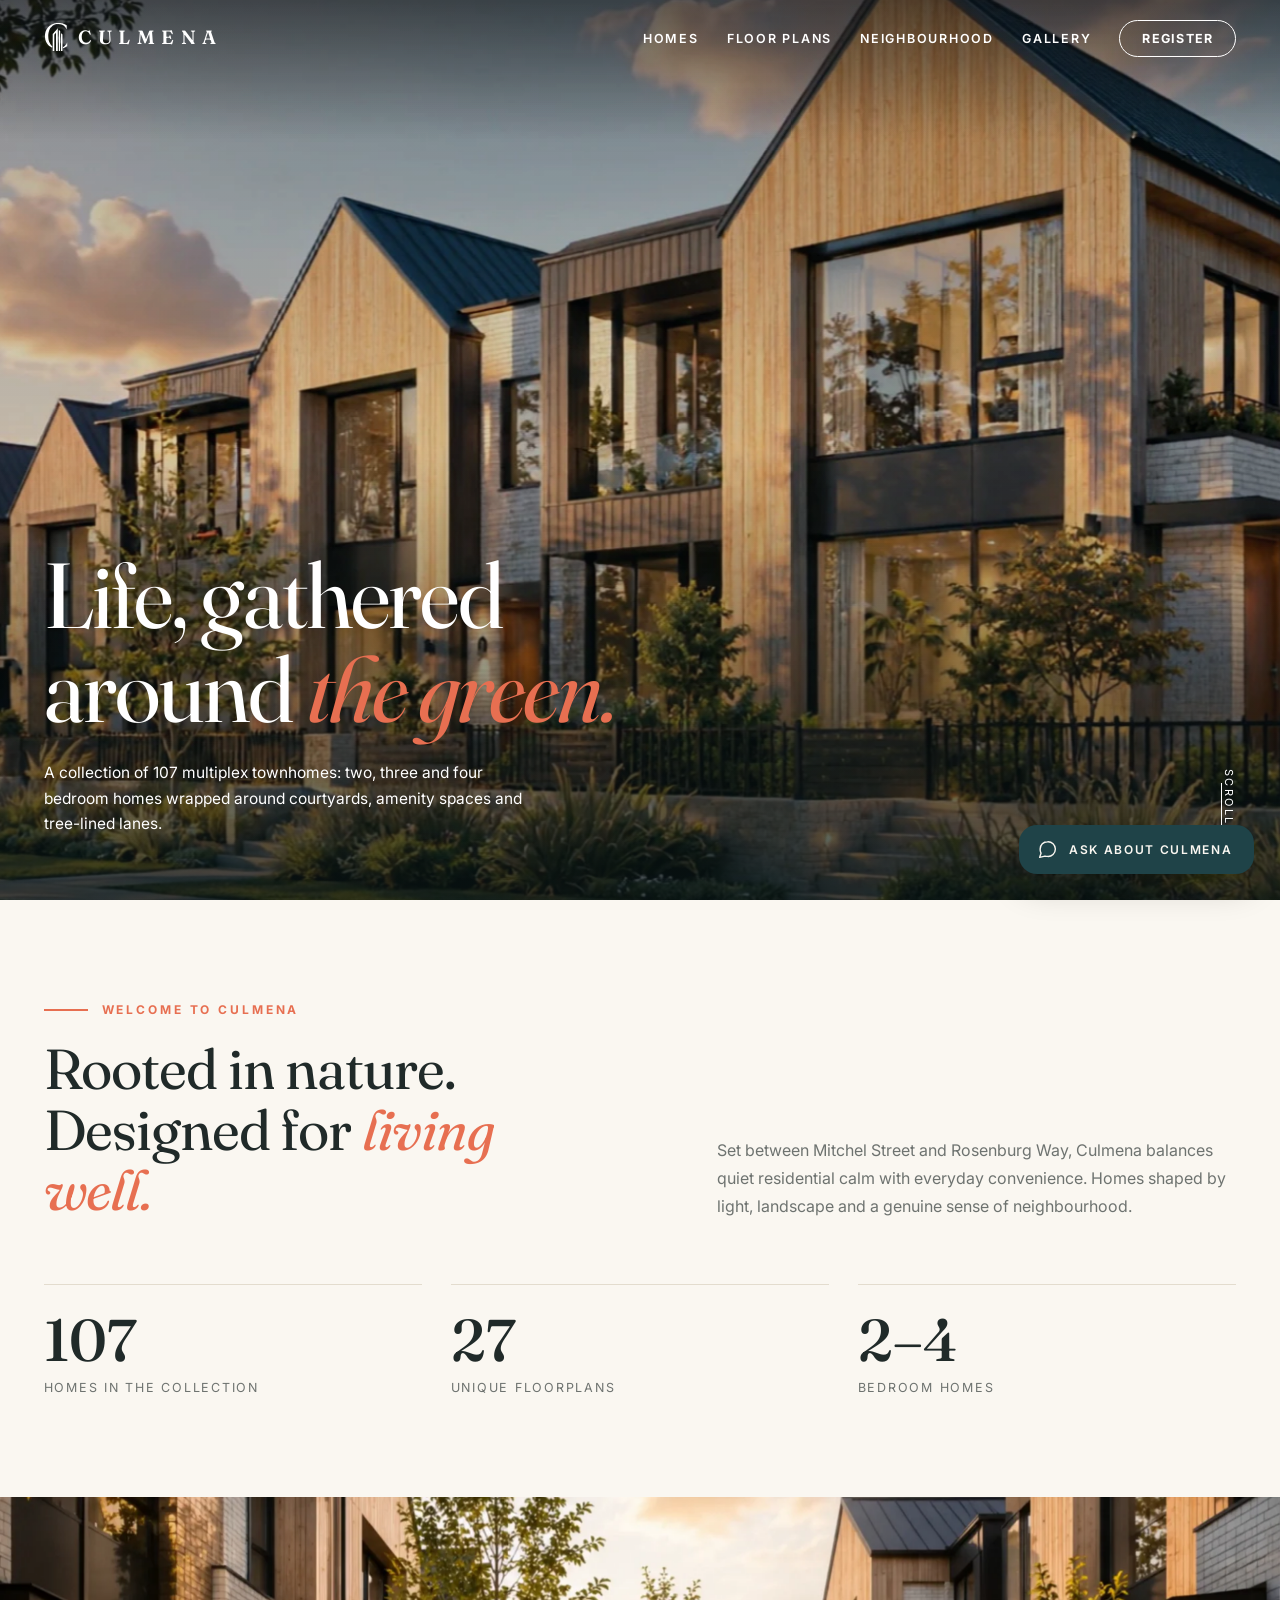
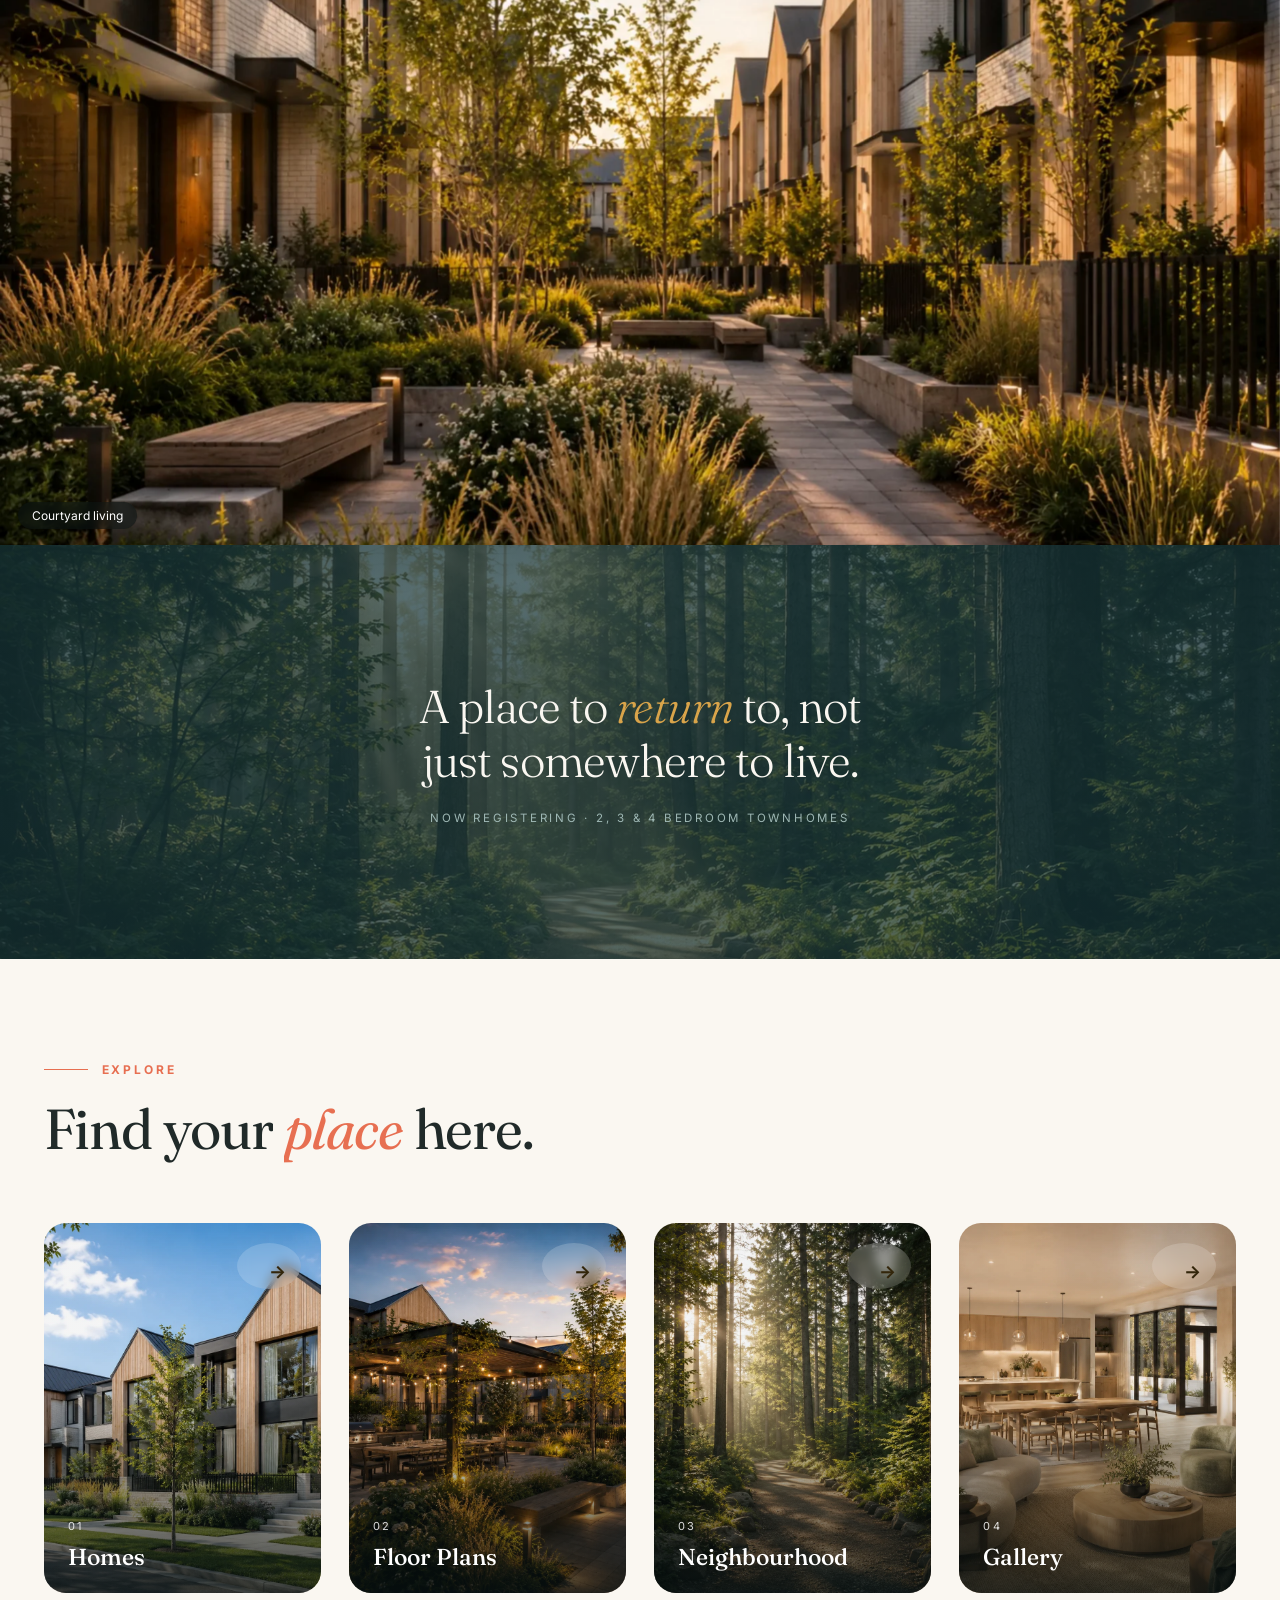
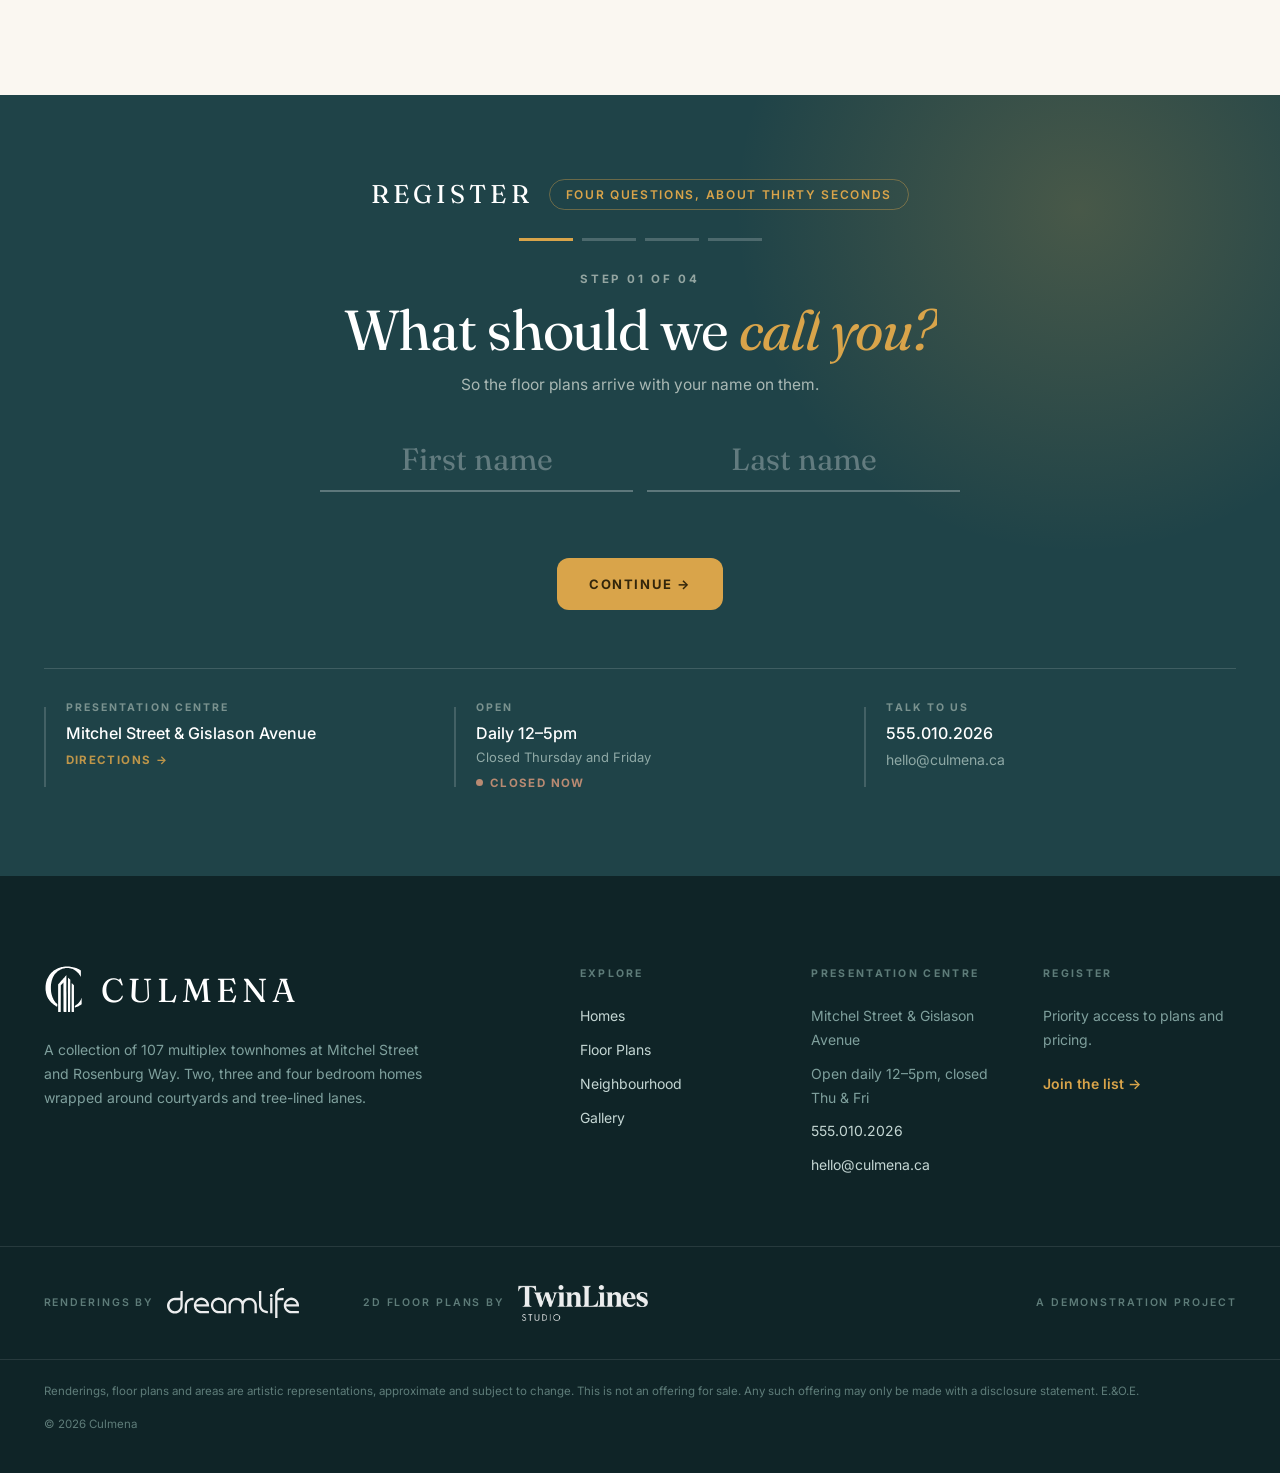
==== commit b7a1b7ae: "capa de animacion" ====
--- a/index.html
+++ b/index.html
@@ -12,6 +12,20 @@
 <link rel="preconnect" href="https://fonts.gstatic.com" crossorigin>
 <link href="https://fonts.googleapis.com/css2?family=Fraunces:ital,opsz,wght@0,9..144,300..700;1,9..144,300..700&family=Inter:wght@400;500;600;700;800&display=swap" rel="stylesheet">
 <link rel="stylesheet" href="assets/site.css?v=20260826a">
+<link rel="stylesheet" href="assets/anim.css?v=20260826b">
+<style>:root{--ax-ink:#1F4348;--ax-accent:#E76F51}</style>
+<script>
+/* What the motion layer may take over on this page. The hero keeps
+   the site's own line reveal, so the splitter is told to skip it. */
+window.AX_CONFIG = {
+  heads: "h2, .display:not(.f-mark)",
+  skip:  ".hero, .ax-skip, .lb, .drawer, footer",
+  figs:  ".frame, figure",
+  stats: ".ax-none",
+  lifts: ".card, .plan-card, .tile"
+};
+</script>
+
 <style>
   .intro-grid{display:grid;grid-template-columns:1.2fr 1fr;gap:clamp(28px,4vw,60px);align-items:end}
   @media(max-width:900px){.intro-grid{grid-template-columns:1fr;gap:24px}}
@@ -418,6 +432,7 @@
 </div><!-- /.page -->
 
 <script src="assets/site.js?v=20260826a"></script>
+<script src="assets/anim.js?v=20260826b" defer></script>
 <script src="assets/chat.js?v=20260826a" defer></script>
 </body>
 </html>
--- a/assets/anim.css
+++ b/assets/anim.css
@@ -0,0 +1,104 @@
+/* ============================================================
+   The motion layer.
+   Everything here is namespaced ax- so it can sit on top of a site's own
+   stylesheet without colliding with it. The rule throughout: nothing moves
+   until it is on screen, nothing moves twice, and the whole layer switches
+   off for anyone who asked their system for less motion.
+   Colors come from the host site through --ax-ink and --ax-accent, so the
+   same file dresses itself in each project's palette.
+   ============================================================ */
+:root{
+  --ax-ease:cubic-bezier(.19,1,.22,1);
+  --ax-ink:#111;
+  --ax-accent:#888;
+}
+
+/* ---- headline reveal ----
+   Each word rides up out of its own mask. Word level rather than line level
+   because the stagger is what reads as craft: a line sliding up is a
+   transition, a sentence assembling itself is a piece of design. */
+.ax-split{display:inline}
+.ax-w{display:inline-block;overflow:hidden;vertical-align:top;
+      padding-bottom:.16em;margin-bottom:-.14em}
+.ax-w>span{display:inline-block;transform:translateY(115%) rotate(2.5deg);
+           opacity:0;transition:transform 1.05s var(--ax-ease),opacity .7s ease;
+           transition-delay:var(--ax-d,0ms)}
+.ax-in .ax-w>span{transform:none;opacity:1}
+/* the space between words has to survive being wrapped */
+.ax-sp{display:inline-block;white-space:pre}
+
+/* ---- the rule that draws itself ----
+   A hairline under a heading that grows out from the left as the heading
+   lands. Cheap, and it makes a title feel finished. */
+.ax-rule{display:block;height:1px;background:currentColor;opacity:.28;
+         transform:scaleX(0);transform-origin:left;
+         transition:transform 1.2s var(--ax-ease) .25s}
+.ax-in .ax-rule{transform:scaleX(1)}
+
+/* ---- image reveal ----
+   A curtain in the project's own ink slides off the picture while the picture
+   itself settles back from a slight push in. Reads like a camera coming to
+   rest rather than a div appearing. */
+.ax-fig{position:relative;overflow:hidden}
+.ax-fig>img,.ax-fig>video,.ax-fig picture>img{
+  transform:scale(1.12);transition:transform 1.6s var(--ax-ease)}
+.ax-fig.ax-in>img,.ax-fig.ax-in>video,.ax-fig.ax-in picture>img{transform:none}
+.ax-fig::after{content:"";position:absolute;inset:0;z-index:3;pointer-events:none;
+               background:var(--ax-ink);transform-origin:right;
+               transition:transform 1.15s var(--ax-ease)}
+.ax-fig.ax-in::after{transform:scaleX(0)}
+
+/* ---- the slow drift ----
+   A hero still should never be a frozen photograph. Twenty seconds of scale
+   is invisible frame to frame and unmistakable over a scroll. */
+.ax-burns{animation:axBurns 26s ease-in-out infinite alternate}
+@keyframes axBurns{
+  from{transform:scale(1.02) translate3d(0,0,0)}
+  to{transform:scale(1.11) translate3d(-1.2%,-1%,0)}
+}
+
+/* ---- counters ---- */
+.ax-num{font-variant-numeric:tabular-nums}
+
+/* ---- lift on hover ----
+   Cards answer the cursor. The shadow moves with the card, so the whole thing
+   reads as one object rather than a rectangle with a drop shadow behind it. */
+.ax-lift{transition:transform .5s var(--ax-ease),box-shadow .5s var(--ax-ease)}
+.ax-lift:hover{transform:translateY(-6px)}
+
+/* ---- the page curtain ----
+   Leaving a page should not be a white flash. A single sheet in the project's
+   ink wipes across, the next page loads behind it, and it wipes away. */
+.ax-curtain{position:fixed;inset:0;z-index:9999;pointer-events:none;
+            background:var(--ax-ink);transform:scaleY(0);transform-origin:bottom;
+            transition:transform .55s var(--ax-ease)}
+.ax-curtain.ax-out{transform:scaleY(1);transform-origin:bottom}
+.ax-curtain.ax-enter{transform:scaleY(1);transform-origin:top}
+.ax-curtain.ax-lift-off{transform:scaleY(0);transform-origin:top}
+
+/* ---- scroll progress ----
+   One hairline at the very top. It tells you how much of the story is left
+   without occupying any of the page. */
+.ax-prog{position:fixed;top:0;left:0;height:2px;width:100%;z-index:9998;
+         background:var(--ax-accent);transform:scaleX(0);transform-origin:left;
+         will-change:transform}
+
+/* ---- generic entrance ----
+   For anything that just needs to arrive: a short rise with a stagger set on
+   the element, so a row of cards deals itself out like cards. */
+.ax-up{opacity:0;transform:translateY(26px);
+       transition:opacity .9s ease var(--ax-d,0ms),transform 1s var(--ax-ease) var(--ax-d,0ms)}
+.ax-up.ax-in{opacity:1;transform:none}
+
+/* Parallax elements are moved from script; the class only promotes the layer
+   so the compositor keeps it on its own. */
+.ax-par{will-change:transform}
+
+@media (prefers-reduced-motion:reduce){
+  .ax-w>span,.ax-up,.ax-fig>img,.ax-fig>video,.ax-fig picture>img{
+    transform:none !important;opacity:1 !important;transition:none !important}
+  .ax-fig::after{display:none}
+  .ax-burns{animation:none}
+  .ax-rule{transform:scaleX(1)}
+  .ax-curtain,.ax-prog{display:none}
+}
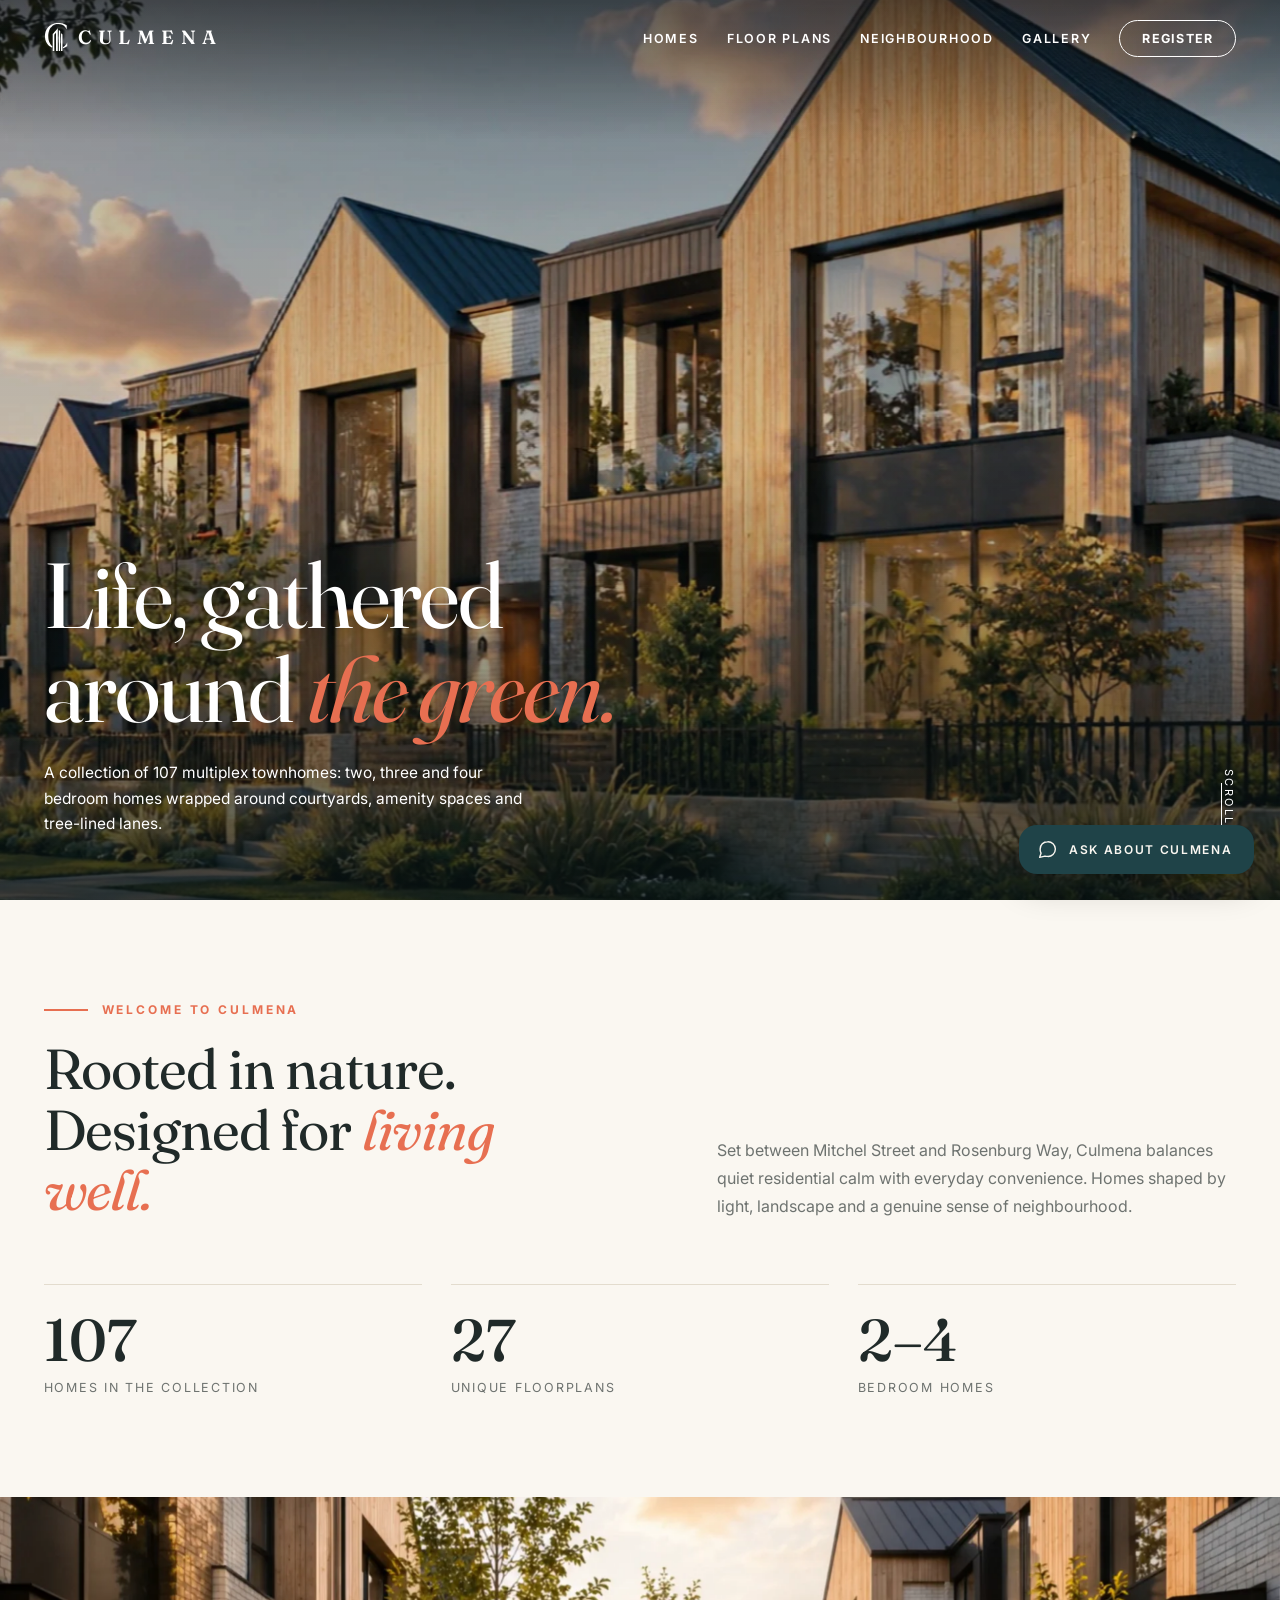
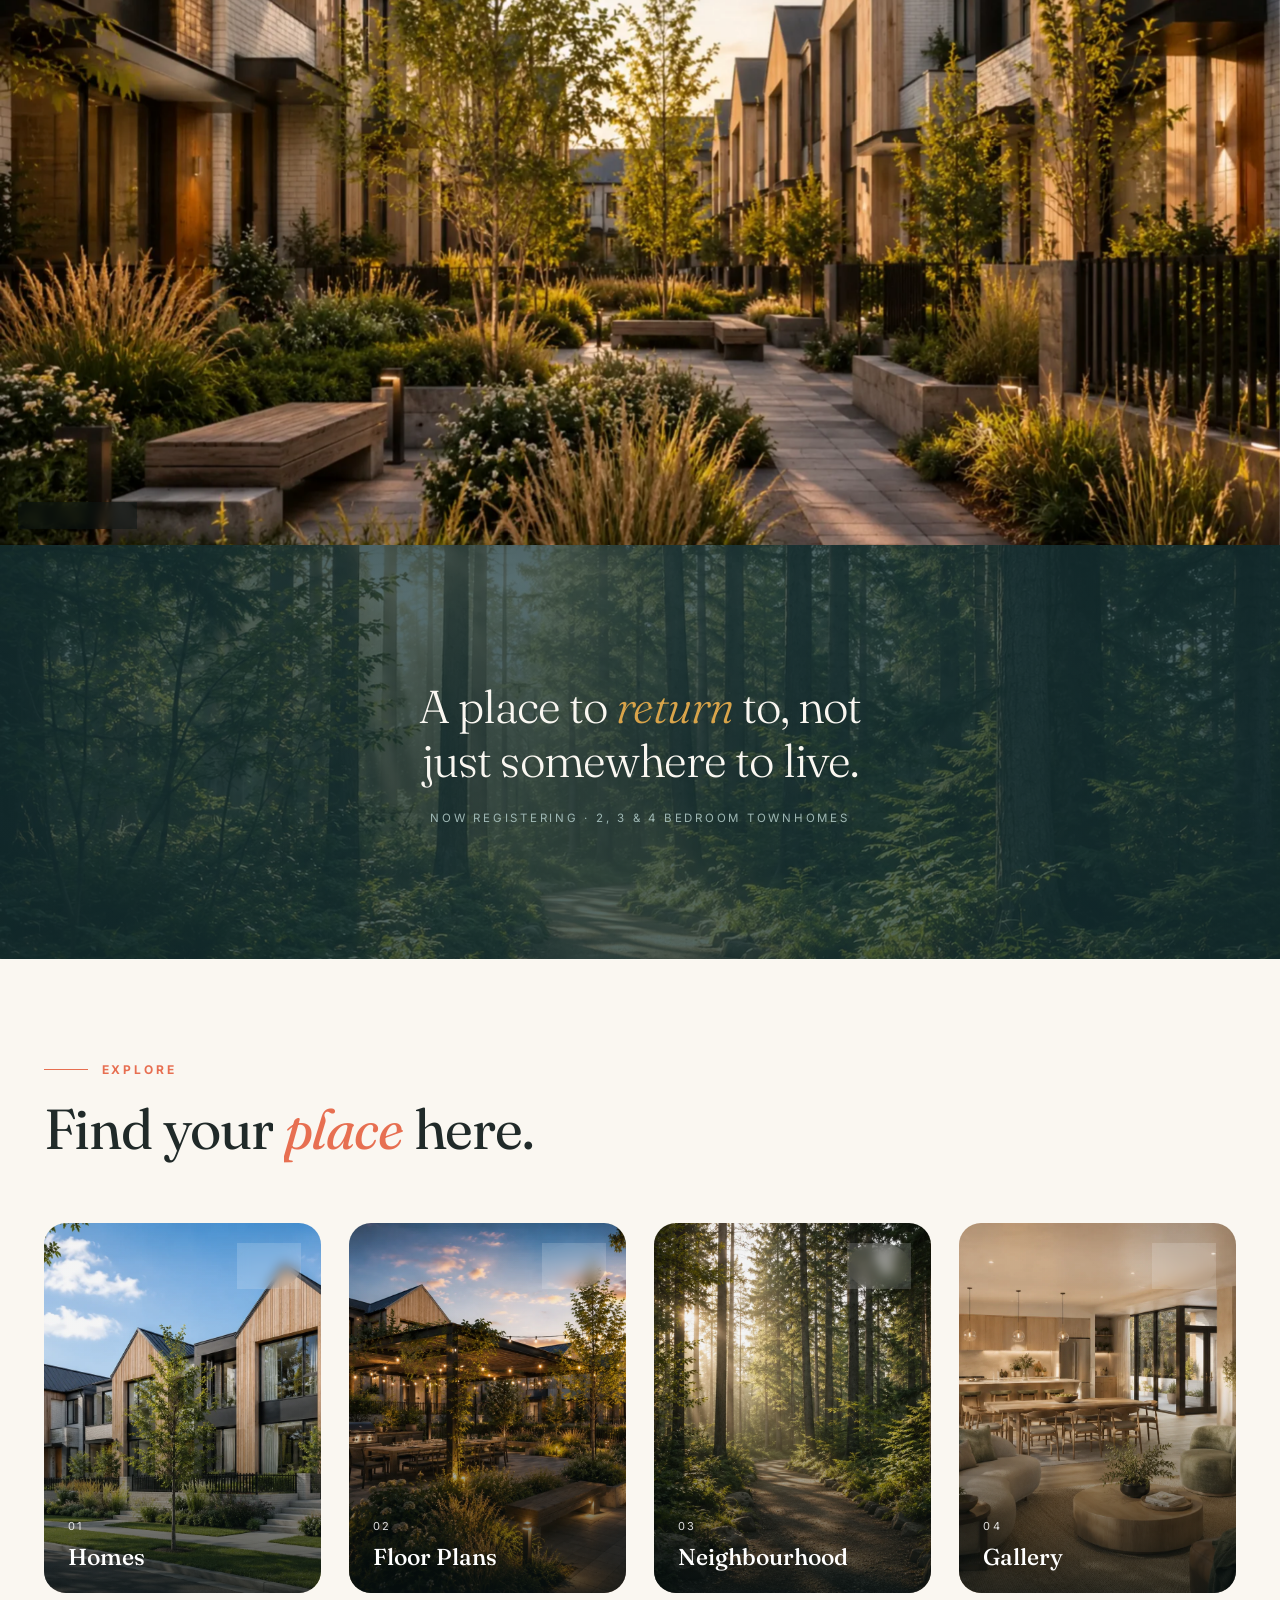
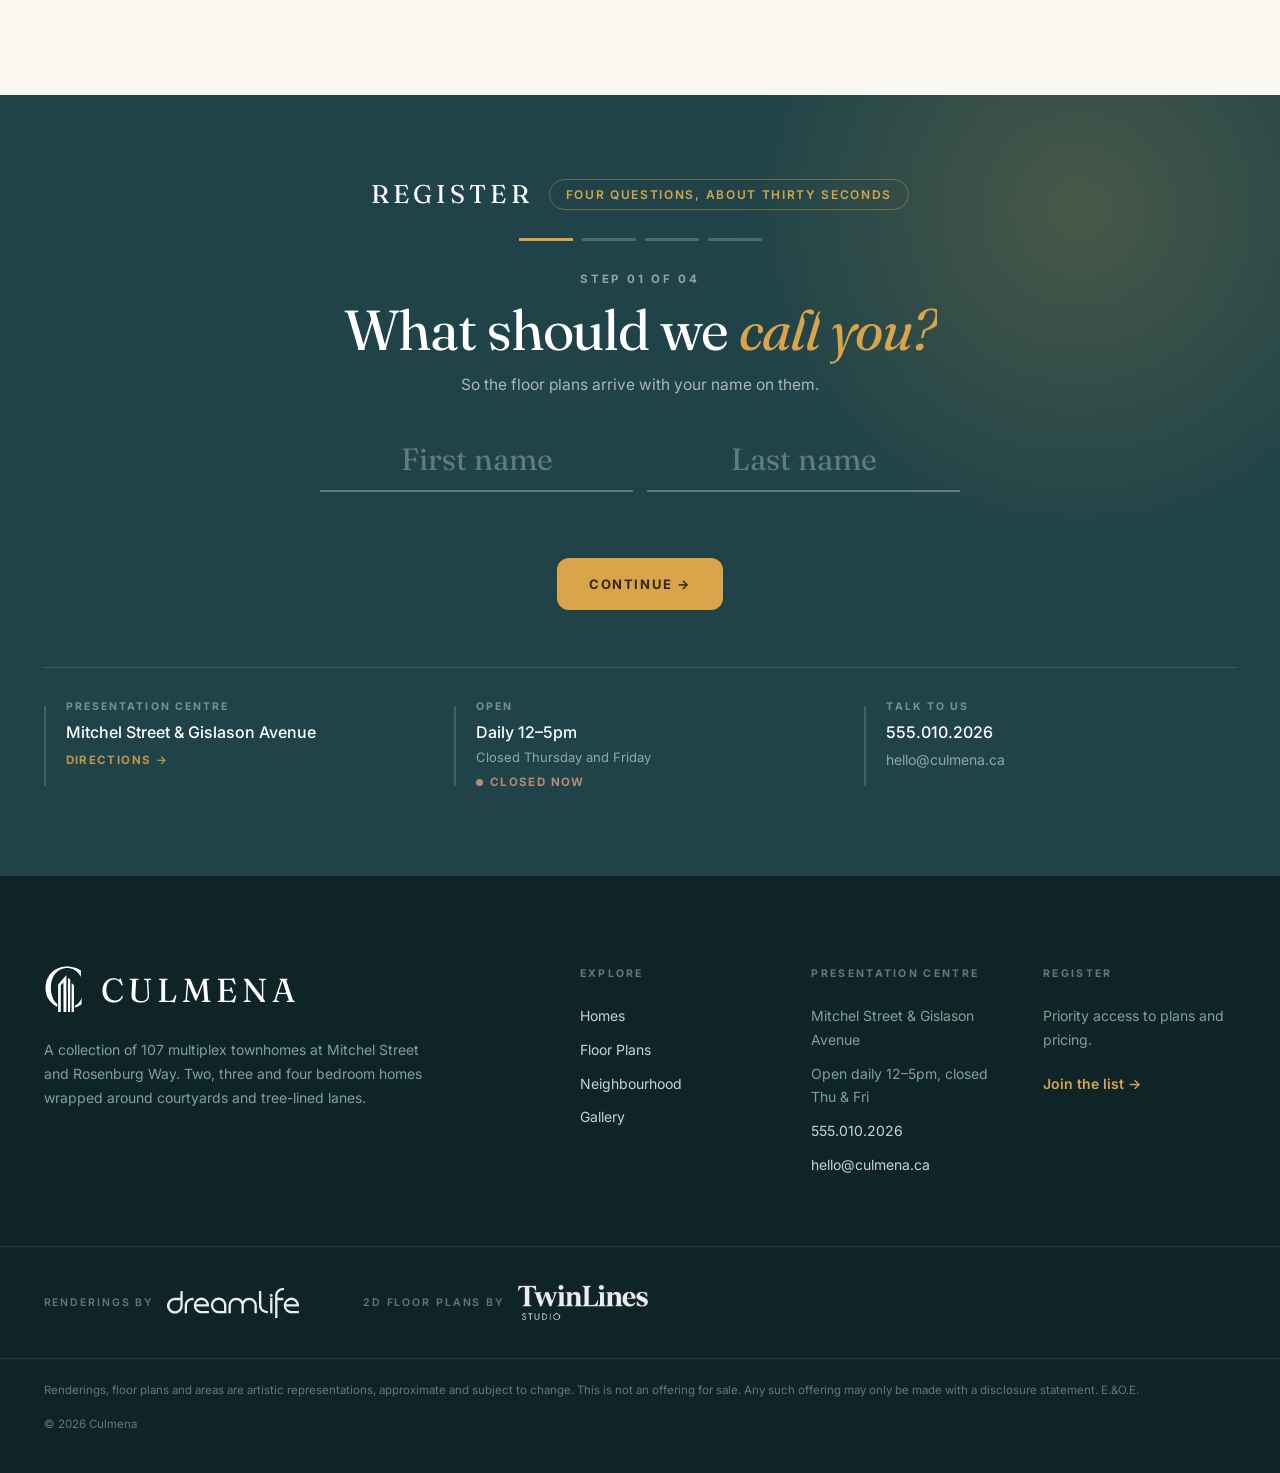
==== commit 357e9059: "updates" ====
--- a/index.html
+++ b/index.html
@@ -419,7 +419,6 @@
       <small>2D floor plans by</small>
       <img class="mk tl" src="assets/logos/twinlines-white.png" alt="TwinLines Studio" width="820" height="225">
     </span>
-    <span class="credit f-demo"><small>A demonstration project</small></span>
   </div>
 
   <div class="wrap f-legal">
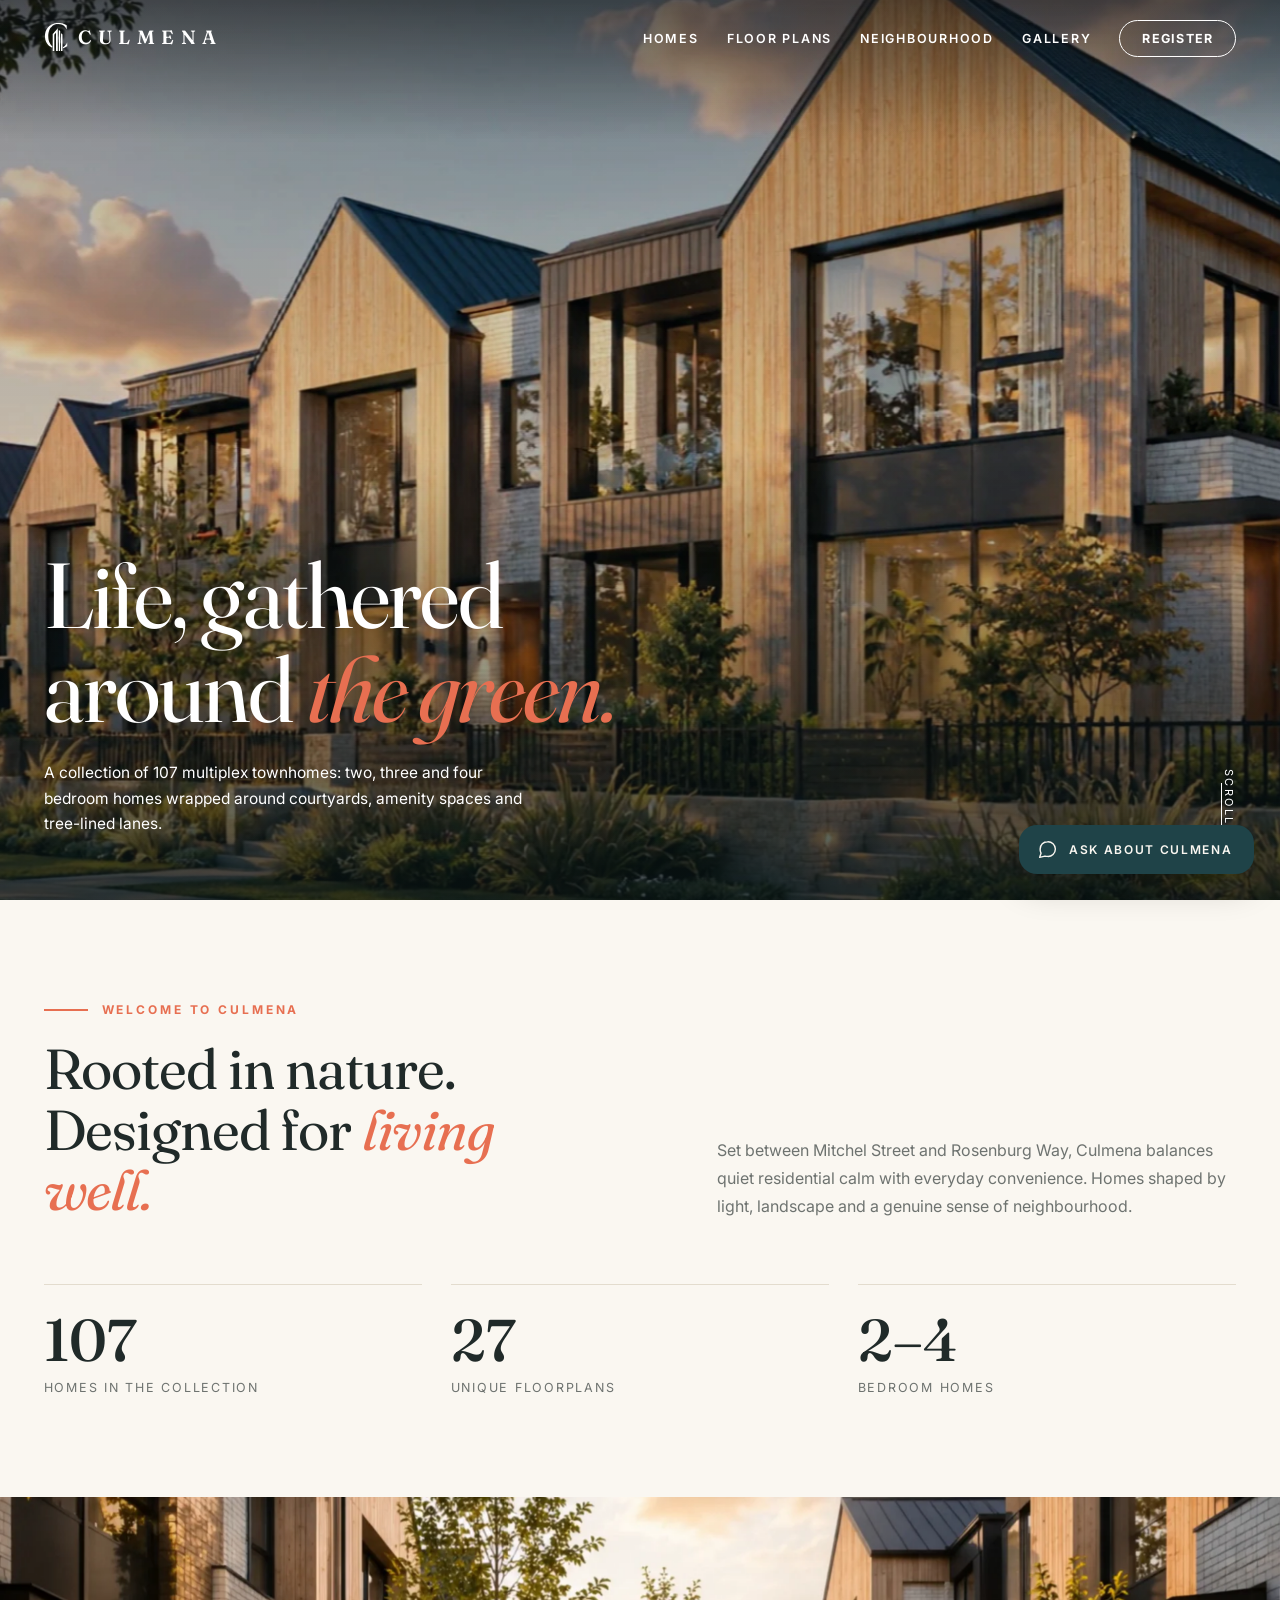
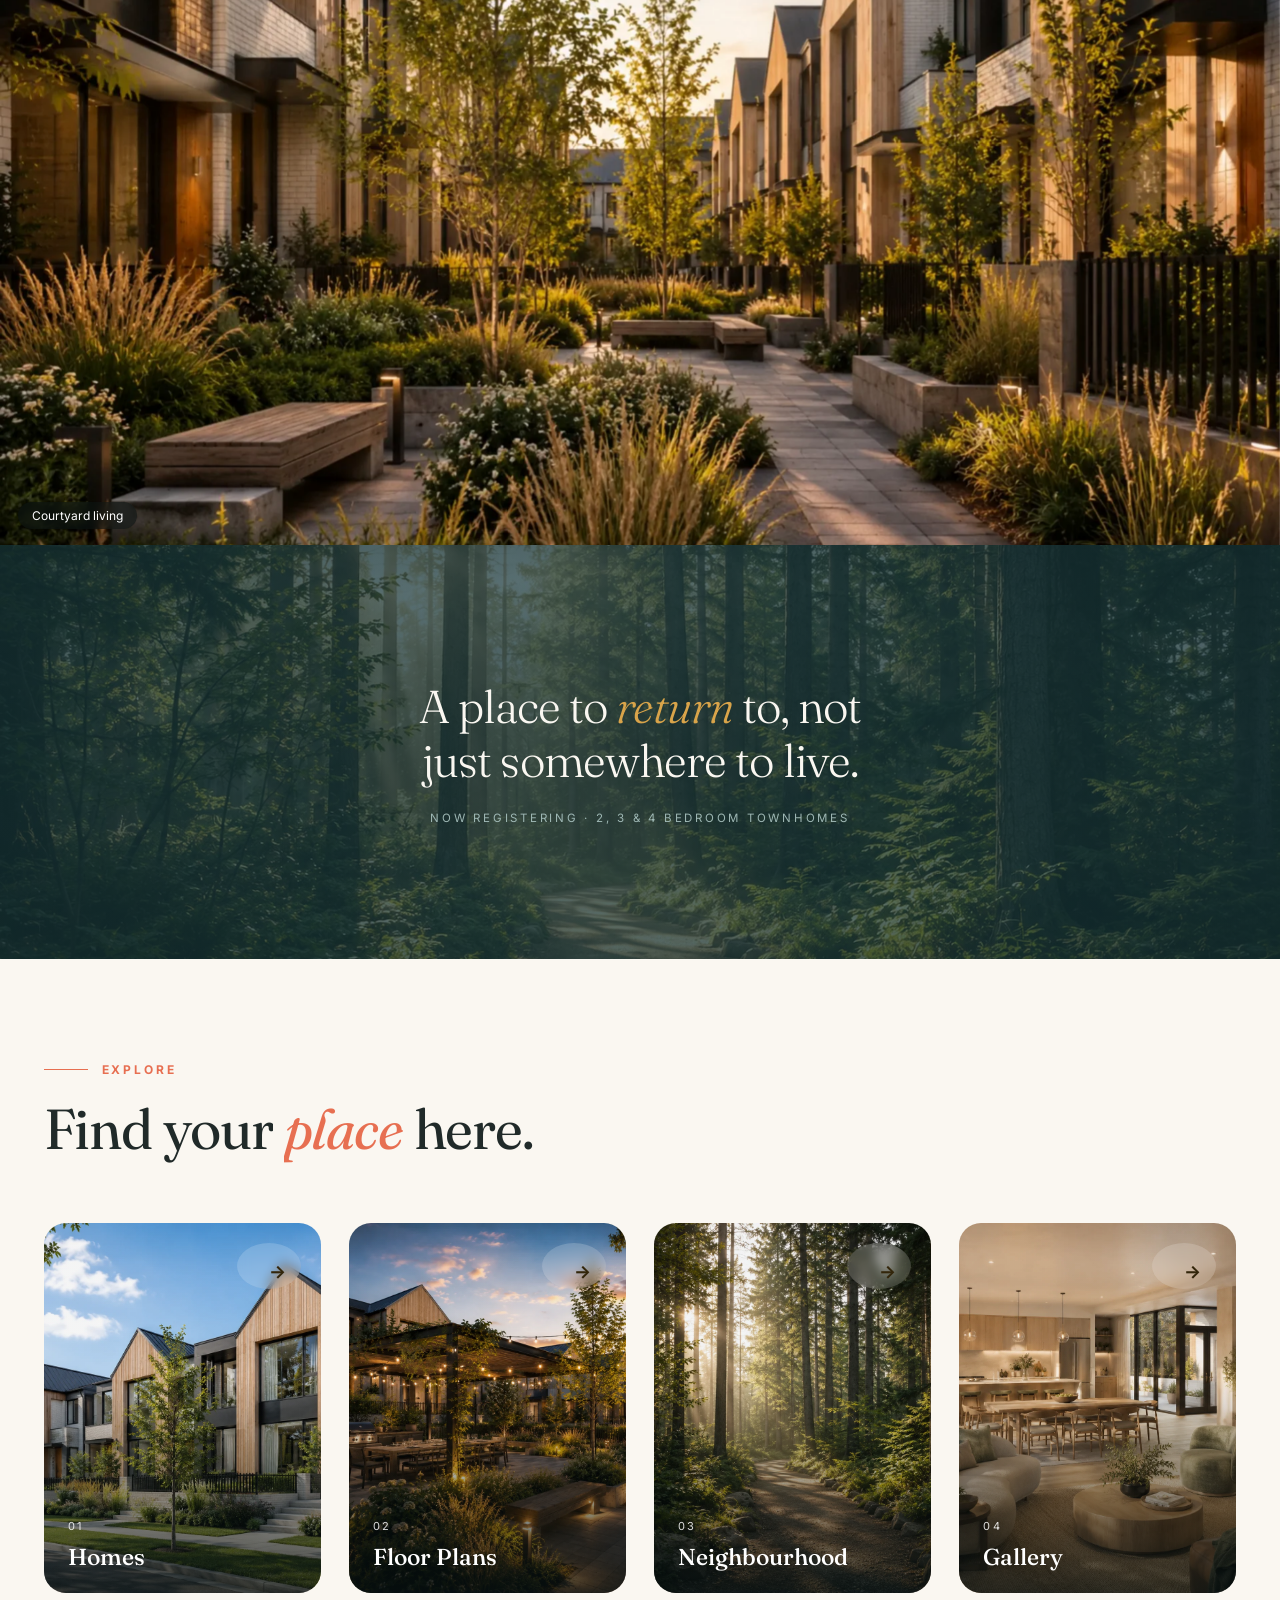
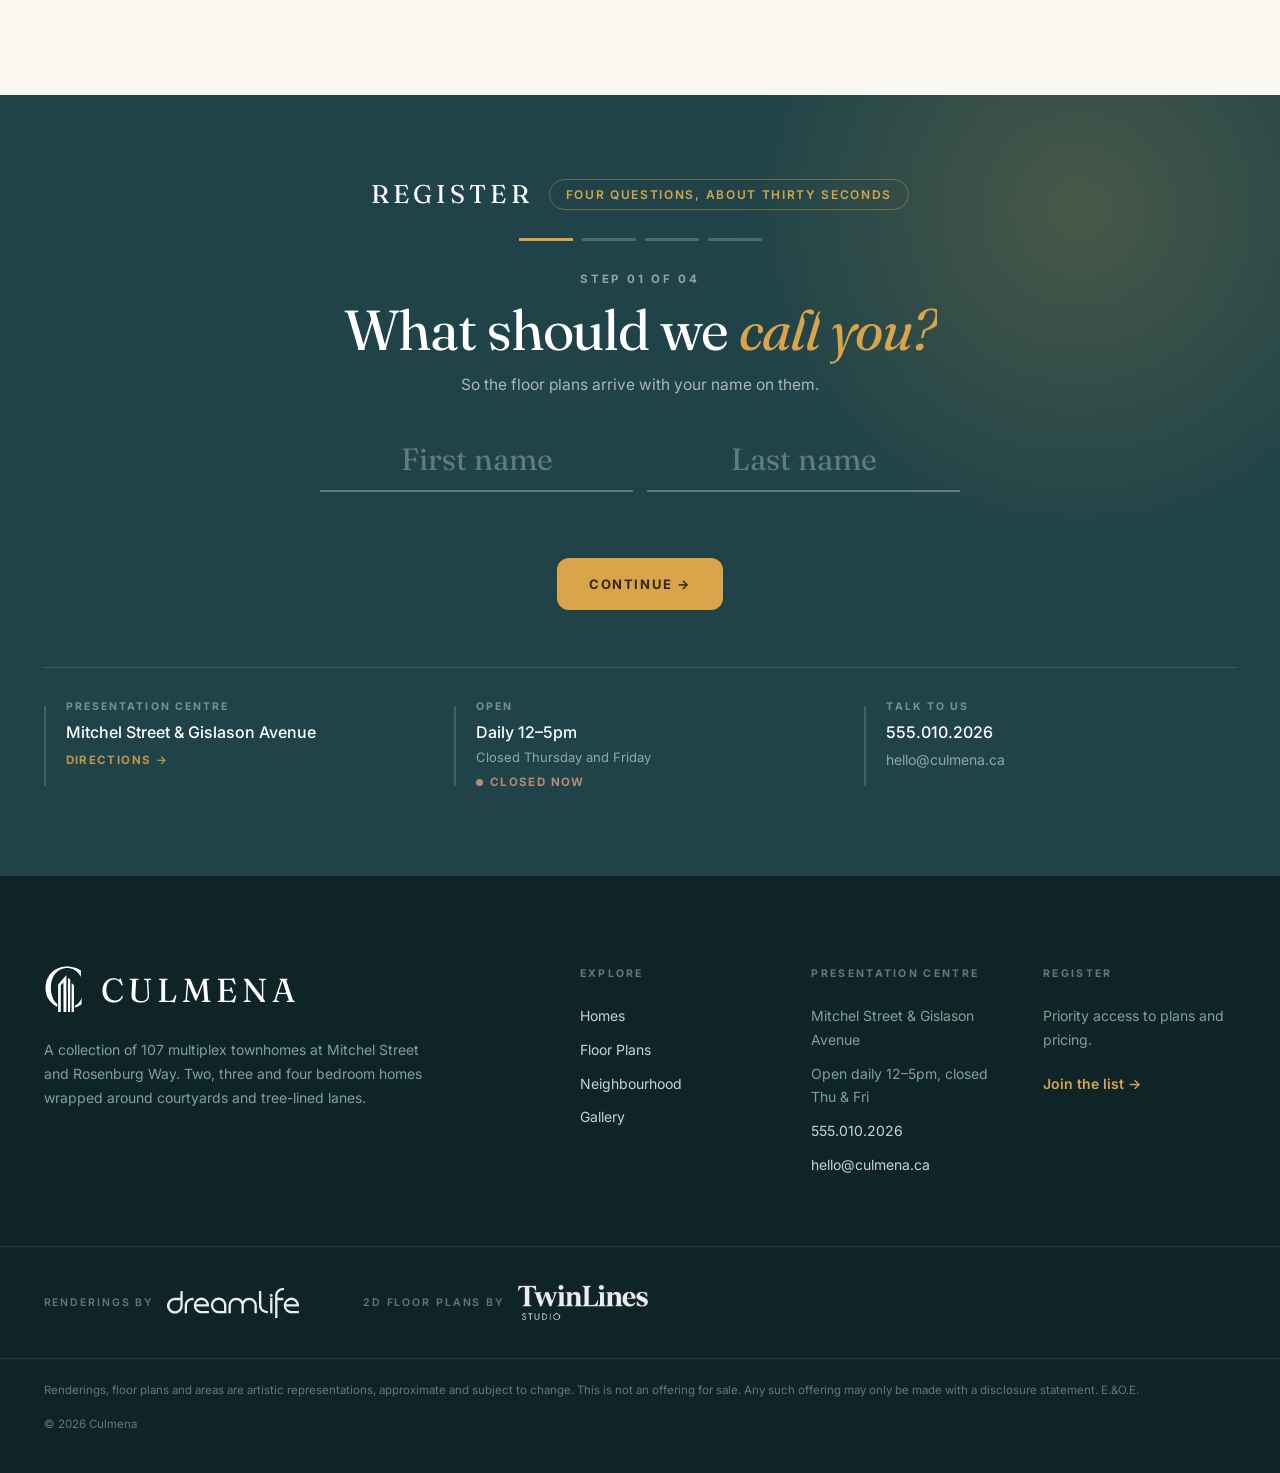
==== commit 211a7c7b: "Motion layer, brand mark, siteplan in the gallery, demonstration-project line removed, cache token b" ====
--- a/index.html
+++ b/index.html
@@ -11,8 +11,8 @@
 <link rel="preconnect" href="https://fonts.googleapis.com">
 <link rel="preconnect" href="https://fonts.gstatic.com" crossorigin>
 <link href="https://fonts.googleapis.com/css2?family=Fraunces:ital,opsz,wght@0,9..144,300..700;1,9..144,300..700&family=Inter:wght@400;500;600;700;800&display=swap" rel="stylesheet">
-<link rel="stylesheet" href="assets/site.css?v=20260826a">
-<link rel="stylesheet" href="assets/anim.css?v=20260826b">
+<link rel="stylesheet" href="assets/site.css?v=20260826d">
+<link rel="stylesheet" href="assets/anim.css?v=20260826d">
 <style>:root{--ax-ink:#1F4348;--ax-accent:#E76F51}</style>
 <script>
 /* What the motion layer may take over on this page. The hero keeps
@@ -430,8 +430,8 @@
 </footer>
 </div><!-- /.page -->
 
-<script src="assets/site.js?v=20260826a"></script>
-<script src="assets/anim.js?v=20260826b" defer></script>
-<script src="assets/chat.js?v=20260826a" defer></script>
+<script src="assets/site.js?v=20260826d"></script>
+<script src="assets/anim.js?v=20260826d" defer></script>
+<script src="assets/chat.js?v=20260826d" defer></script>
 </body>
 </html>
--- a/assets/anim.css
+++ b/assets/anim.css
@@ -18,7 +18,12 @@
    because the stagger is what reads as craft: a line sliding up is a
    transition, a sentence assembling itself is a piece of design. */
 .ax-split{display:inline}
-.ax-w{display:inline-block;overflow:hidden;vertical-align:top;
+/* The !important is deliberate. A host site that styles its headline spans as
+   blocks (".ln span{display:block}" is a common line-reveal pattern) would
+   otherwise drop every word onto its own line, which is a broken page rather
+   than a missed animation. The splitter already skips those headings; this is
+   the second lock on the same door. */
+.ax-w{display:inline-block !important;overflow:hidden;vertical-align:top;
       padding-bottom:.16em;margin-bottom:-.14em}
 .ax-w>span{display:inline-block;transform:translateY(115%) rotate(2.5deg);
            opacity:0;transition:transform 1.05s var(--ax-ease),opacity .7s ease;
